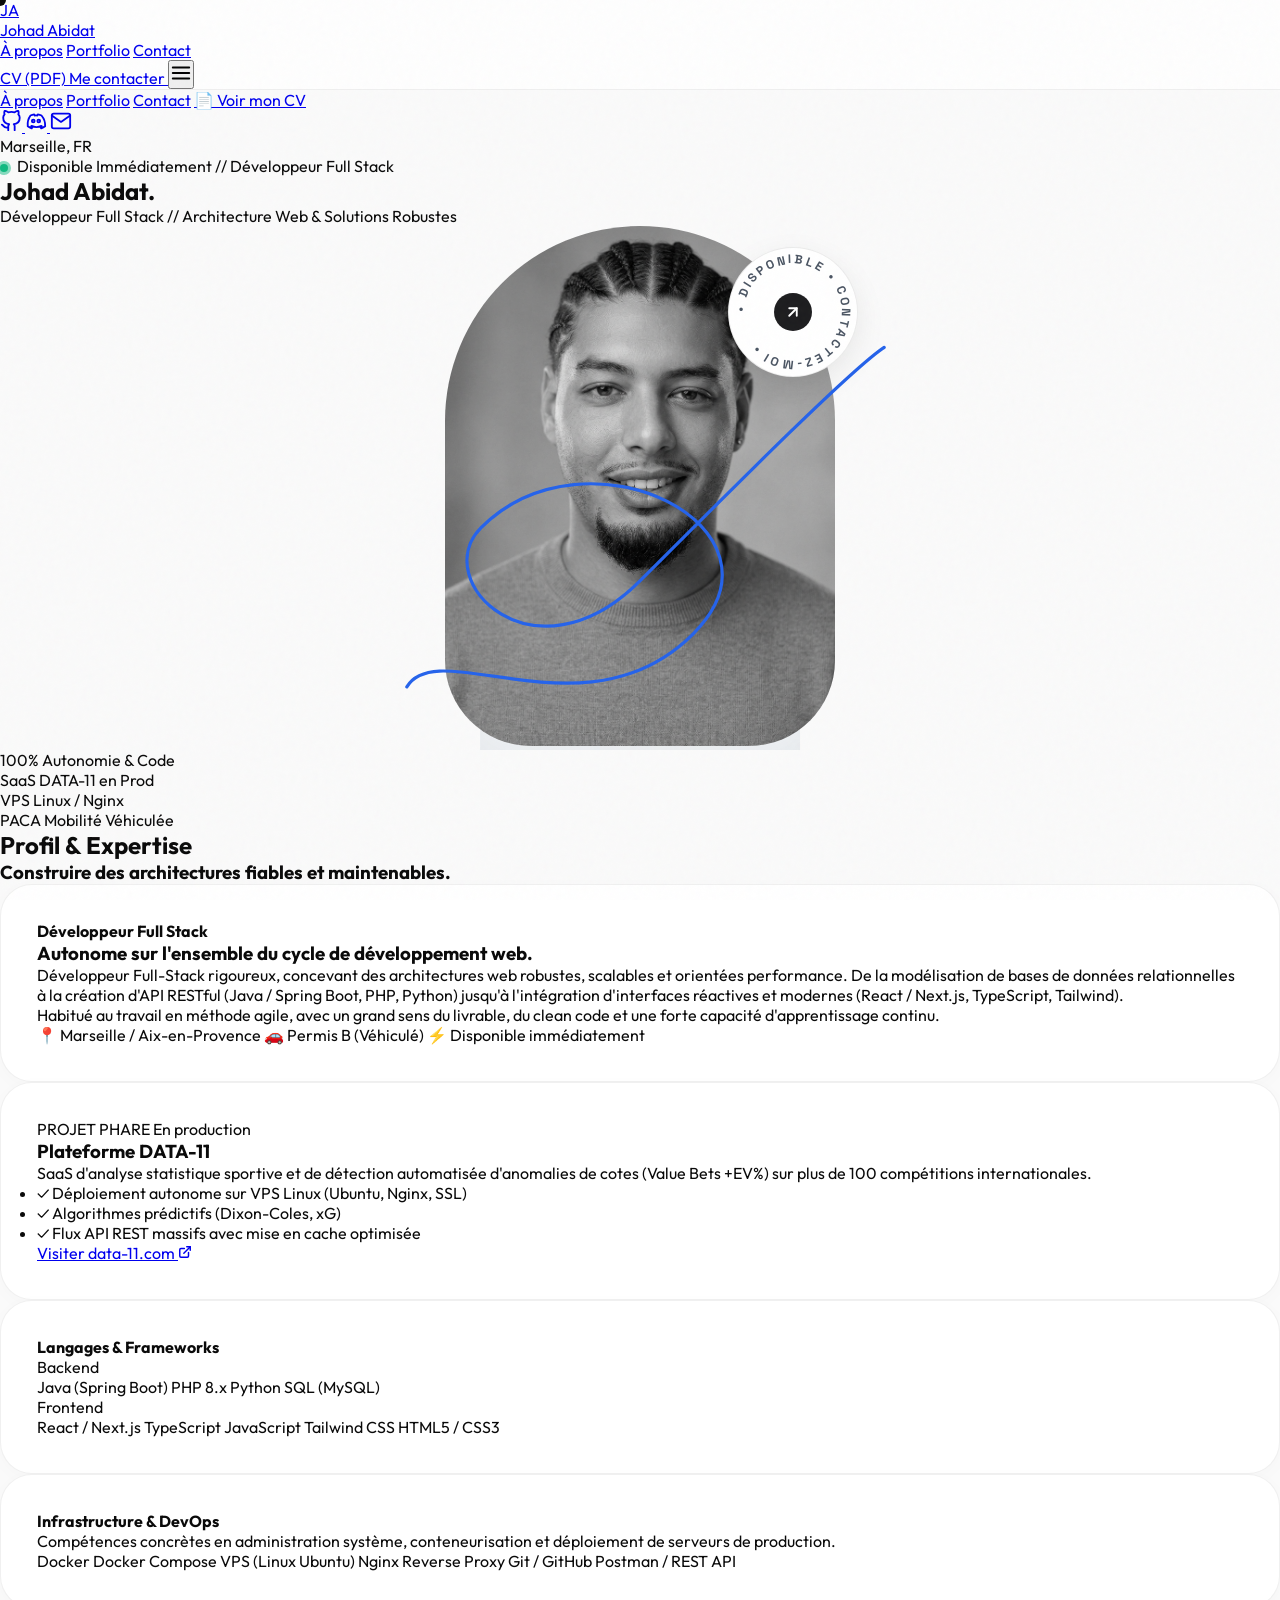
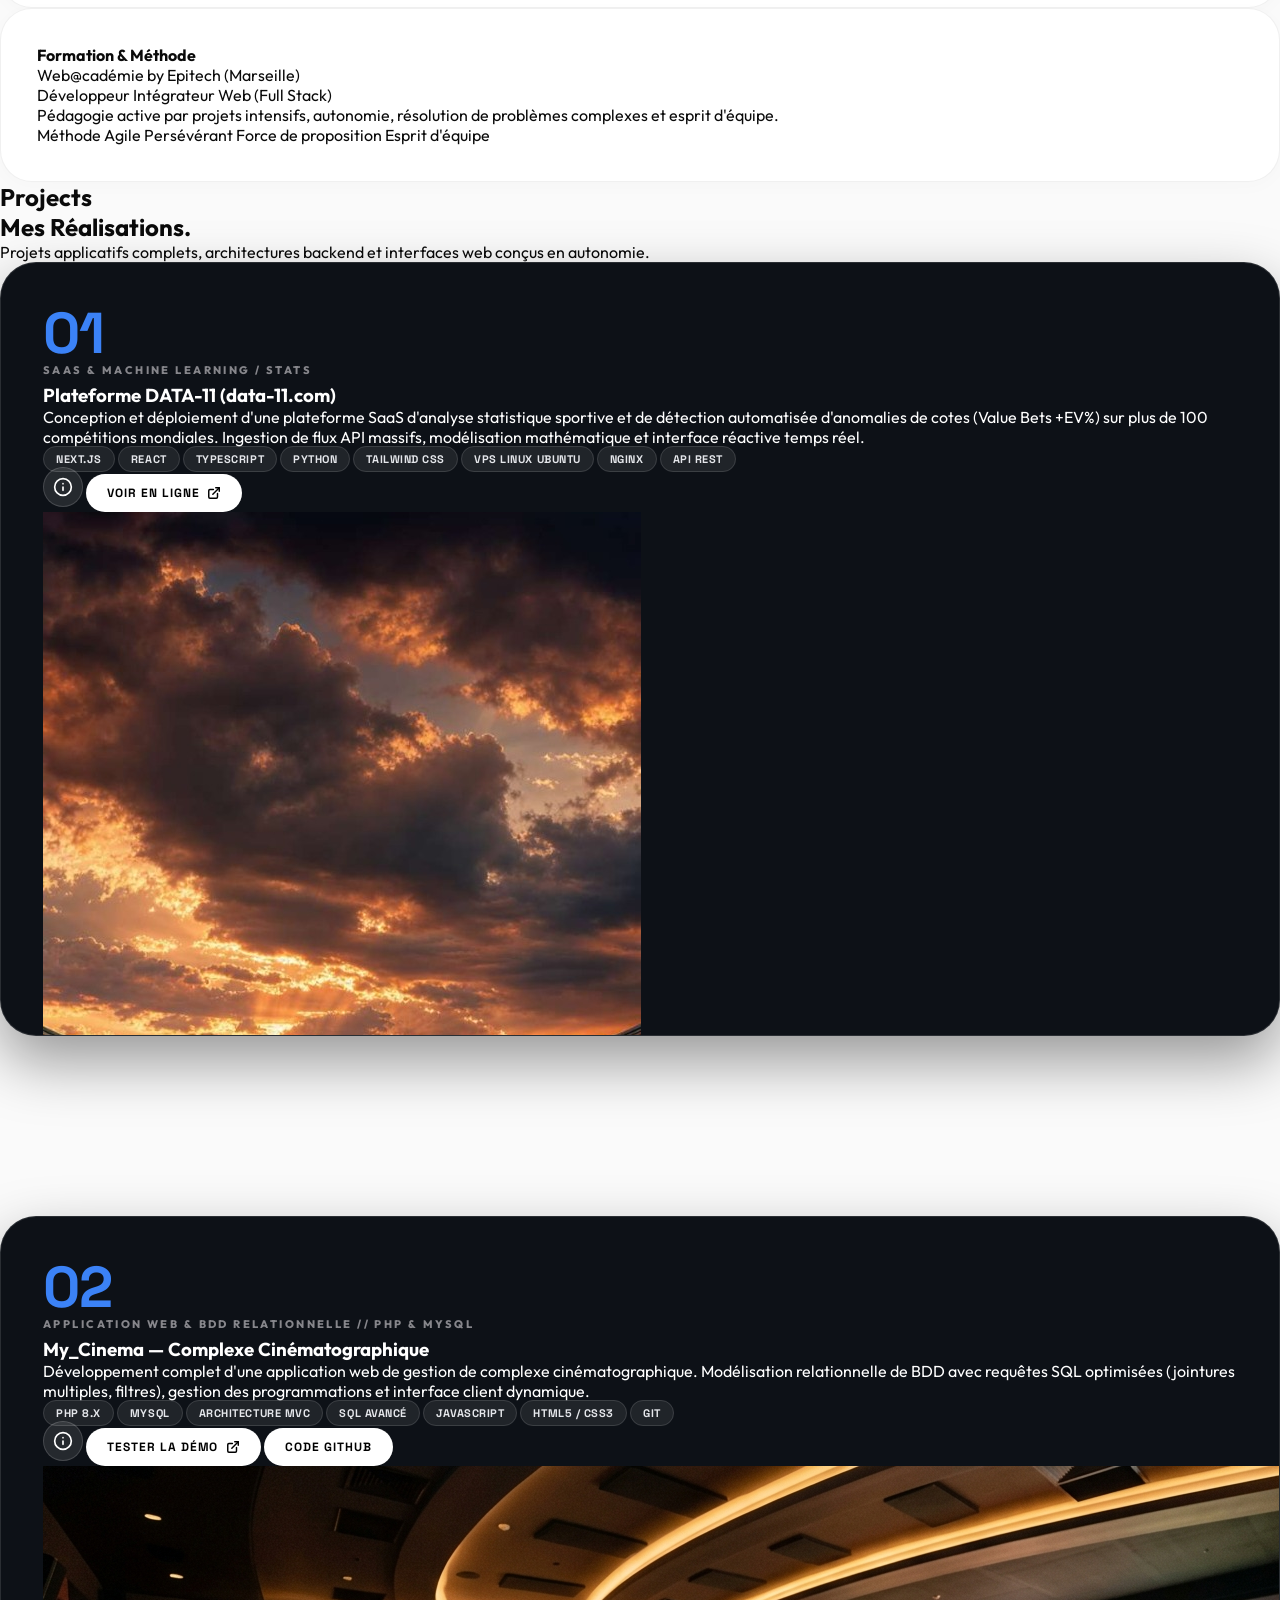
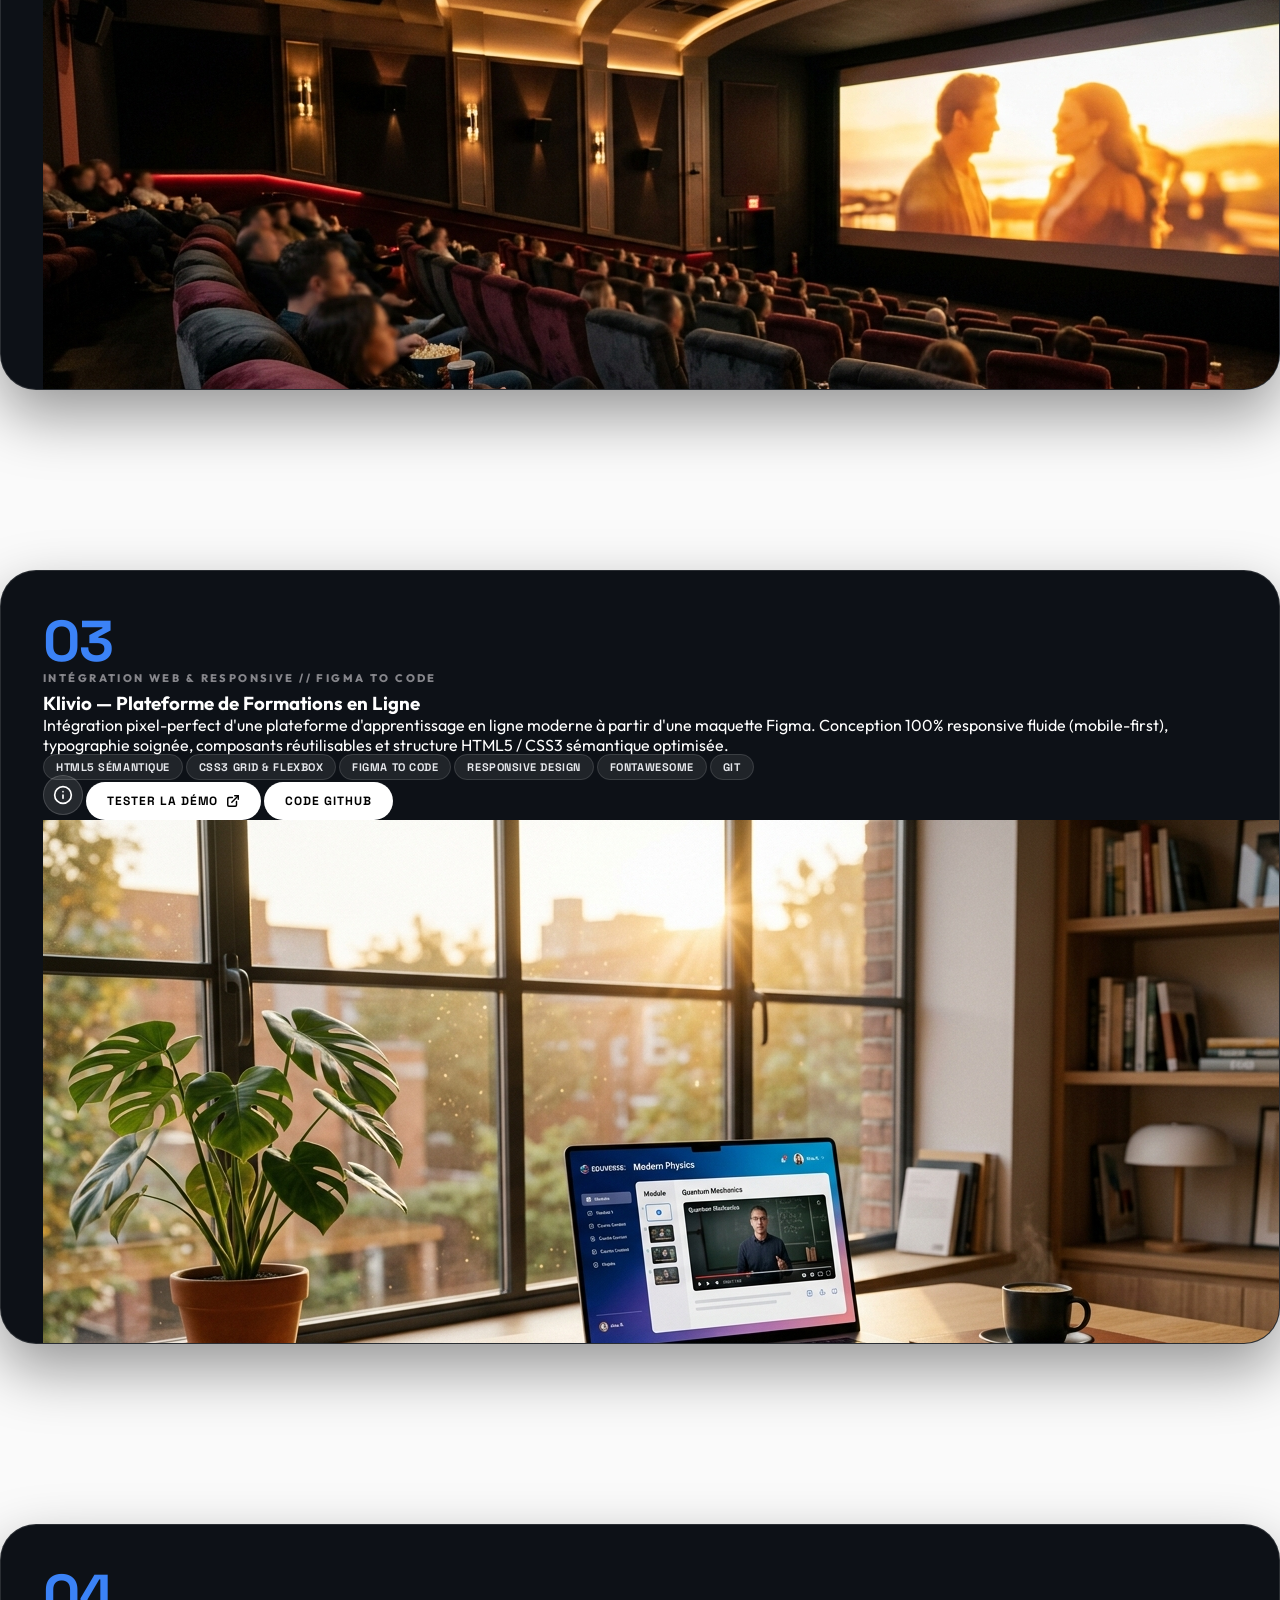
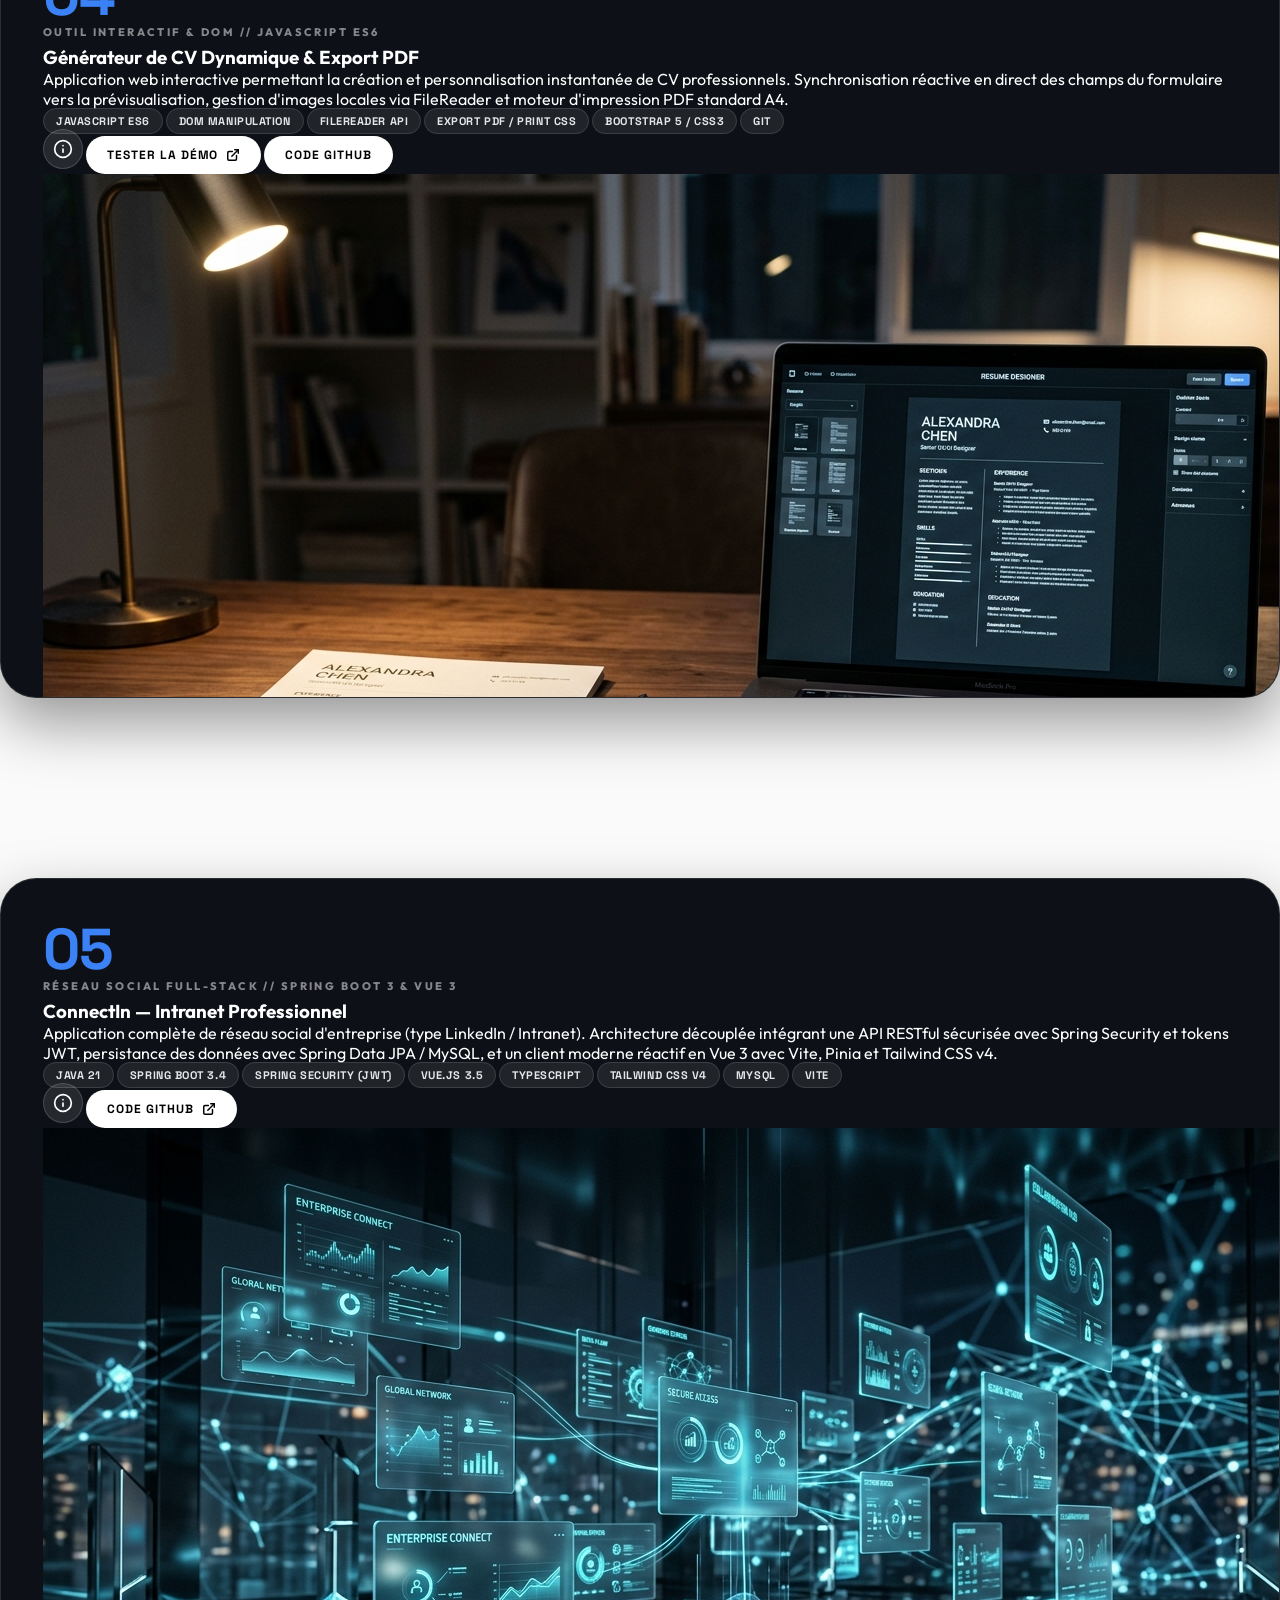
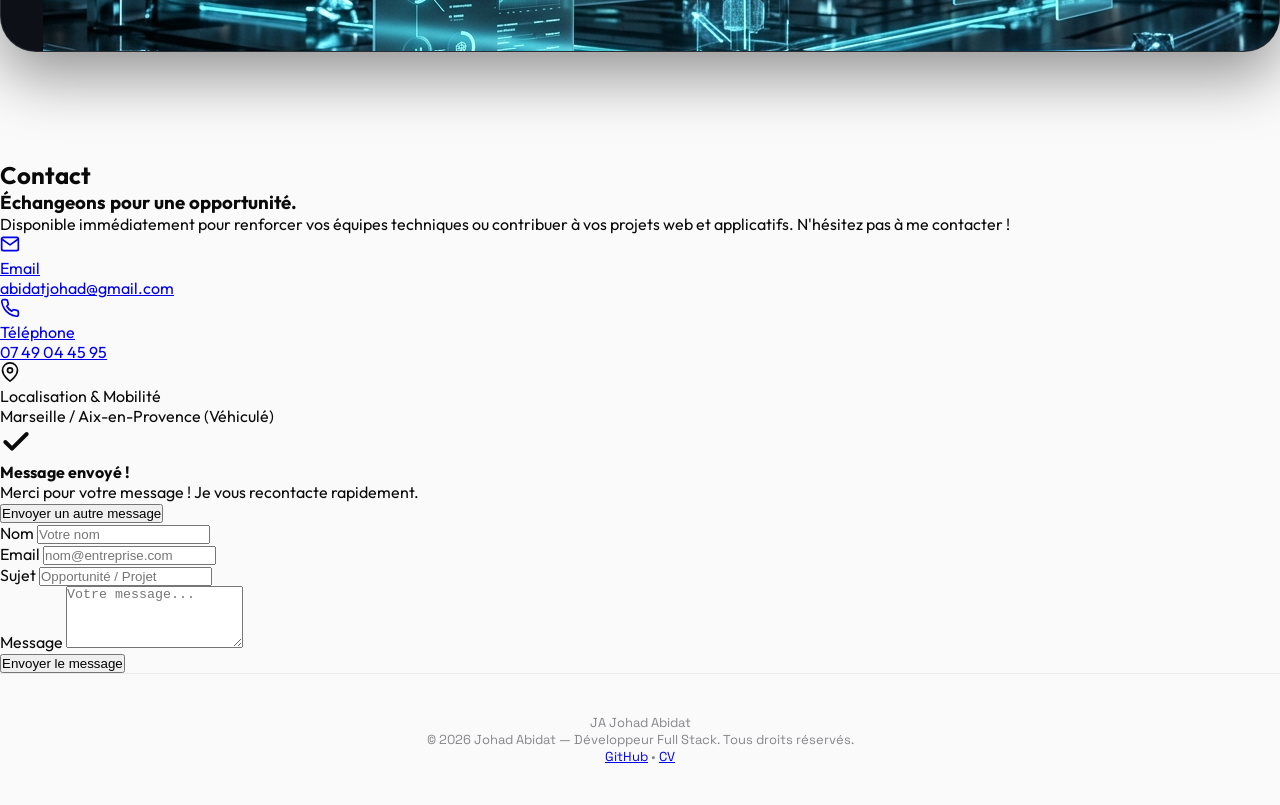
==== index.html @ 7195e982 "feat: portfolio Johad Abidat with projects and responsive demos" ====
<!DOCTYPE html>
<html lang="fr">

<head>
    <meta charset="UTF-8">
    <meta name="viewport" content="width=device-width, initial-scale=1.0">
    <title>Johad Abidat — Portfolio | Développeur Full Stack</title>

    <!-- SEO Meta Tags -->
    <meta name="description"
        content="Portfolio de Johad Abidat, Développeur Full Stack basé à Marseille / Aix-en-Provence. Spécialisé en architectures web modernes (Java / Spring Boot, PHP, Python, React / Next.js, Docker, VPS Linux Nginx).">
    <meta name="author" content="Johad Abidat">

    <!-- Open Graph -->
    <meta property="og:type" content="website">
    <meta property="og:title" content="Johad Abidat — Portfolio | Développeur Full Stack">
    <meta property="og:description" content="Développeur Full Stack autonome et rigoureux. Découvrez mes réalisations, compétences et mon projet SaaS DATA-11.">
    <meta property="og:image" content="photo-profil-opt.jpg">

    <!-- Fonts -->
    <link rel="preconnect" href="https://fonts.googleapis.com">
    <link rel="preconnect" href="https://fonts.gstatic.com" crossorigin>
    <link href="https://fonts.googleapis.com/css2?family=Outfit:wght@300;400;500;600;700;800;900&family=Space+Grotesk:wght@400;500;600;700&display=swap" rel="stylesheet">

    <!-- Tailwind CSS CDN -->
    <script src="https://cdn.tailwindcss.com"></script>
    <script>
        tailwind.config = {
            theme: {
                extend: {
                    fontFamily: {
                        sans: ['Outfit', 'sans-serif'],
                        mono: ['Space Grotesk', 'monospace'],
                    },
                    colors: {
                        apple: {
                            black: '#0a0a0a',
                            grey: '#86868b',
                            light: '#f5f5f7',
                            accent: '#2563eb',
                            hover: '#1d4ed8'
                        }
                    }
                }
            }
        }
    </script>

    <!-- Custom CSS -->
    <link rel="stylesheet" href="portfolio.css">

    <!-- Libraries -->
    <script src="https://cdnjs.cloudflare.com/ajax/libs/gsap/3.12.5/gsap.min.js"></script>
    <script src="https://cdnjs.cloudflare.com/ajax/libs/gsap/3.12.5/ScrollTrigger.min.js"></script>
    <script src="https://unpkg.com/lenis@1.1.20/dist/lenis.min.js"></script>
</head>

<body class="bg-[#fafafa] text-apple-black selection:bg-apple-accent selection:text-white">

    <!-- Grain Noise Overlay -->
    <div class="noise-overlay"></div>

    <!-- Custom Cursor -->
    <div id="custom-cursor">
        <span class="cursor-text"></span>
    </div>

    <!-- Fullscreen Preloader -->
    <div id="preloader">
        <div class="absolute inset-0 flex items-center justify-center opacity-[0.03] pointer-events-none select-none overflow-hidden">
            <span class="text-[25vw] font-black uppercase tracking-tighter whitespace-nowrap">PORTFOLIO</span>
        </div>

        <div class="relative z-10 flex flex-col items-center">
            <!-- Animated Name -->
            <div class="overflow-hidden flex gap-4">
                <div class="overflow-hidden">
                    <span class="loader-word inline-block text-3xl md:text-5xl font-black tracking-[0.2em] uppercase translate-y-[120%]">JOHAD</span>
                </div>
                <div class="overflow-hidden">
                    <span class="loader-word inline-block text-3xl md:text-5xl font-black tracking-[0.2em] uppercase translate-y-[120%] text-apple-accent">ABIDAT</span>
                </div>
            </div>

            <!-- Big Counter -->
            <div class="mt-10 flex items-baseline justify-center">
                <span id="loader-counter" class="text-6xl md:text-8xl font-mono font-black tracking-tight">0</span>
                <span class="text-3xl md:text-4xl font-mono font-bold text-apple-accent ml-2">%</span>
            </div>

            <!-- Fine line loading bar -->
            <div class="mt-8 w-[75vw] max-w-[380px] h-[2px] bg-white/10 rounded-full overflow-hidden relative">
                <div id="loader-progress" class="absolute top-0 left-0 h-full bg-apple-accent w-0 rounded-full transition-all duration-100 ease-out"></div>
            </div>
        </div>
    </div>

    <!-- Fixed Header / Navbar -->
    <header class="fixed top-0 w-full z-50 px-6 py-4 flex justify-between items-center transition-all duration-300 apple-glass lg:pl-28">
        <a href="#" class="flex items-center gap-3 no-underline text-inherit interactive" data-cursor="Johad">
            <div class="w-10 h-10 bg-apple-black text-white flex items-center justify-center rounded-xl font-bold text-base shadow-sm">
                JA
            </div>
            <span class="font-bold text-lg tracking-tight hidden sm:inline-block">Johad Abidat</span>
        </a>

        <!-- Desktop Navigation -->
        <nav class="hidden md:flex items-center gap-10 text-[13px] font-semibold text-apple-grey uppercase tracking-widest font-mono">
            <a href="#about" class="interactive hover:text-apple-black transition-colors" data-cursor="Profil">À propos</a>
            <a href="#work" class="interactive hover:text-apple-black transition-colors" data-cursor="Projets">Portfolio</a>
            <a href="#contact" class="interactive hover:text-apple-black transition-colors" data-cursor="Contact">Contact</a>
        </nav>

        <!-- Right Action Buttons -->
        <div class="flex items-center gap-3">
            <a href="cv.html" target="_blank" class="hidden sm:inline-flex items-center gap-2 px-4 py-2 rounded-xl text-xs font-bold uppercase tracking-wider font-mono bg-black/5 hover:bg-black/10 text-apple-black transition-all interactive" data-cursor="PDF">
                <span>CV (PDF)</span>
            </a>
            <a href="#contact" class="px-5 py-2.5 rounded-xl text-xs font-bold uppercase tracking-wider font-mono bg-apple-black hover:bg-apple-accent text-white transition-all shadow-sm interactive" data-cursor="Write">
                <span>Me contacter</span>
            </a>
            <!-- Mobile Menu Toggle -->
            <button id="mobile-menu-btn" class="md:hidden p-2 rounded-xl bg-black/5 text-apple-black" aria-label="Menu">
                <svg width="22" height="22" viewBox="0 0 24 24" fill="none" stroke="currentColor" stroke-width="2" stroke-linecap="round" stroke-linejoin="round">
                    <line x1="3" y1="12" x2="21" y2="12"></line>
                    <line x1="3" y1="6" x2="21" y2="6"></line>
                    <line x1="3" y1="18" x2="21" y2="18"></line>
                </svg>
            </button>
        </div>
    </header>

    <!-- Mobile Dropdown Menu -->
    <div id="mobile-menu" class="hidden fixed inset-x-0 top-[72px] bg-white/95 backdrop-blur-xl border-b border-black/10 z-40 p-6 shadow-xl flex flex-col gap-4 text-center">
        <a href="#about" class="py-2 text-base font-bold uppercase tracking-wider text-apple-black">À propos</a>
        <a href="#work" class="py-2 text-base font-bold uppercase tracking-wider text-apple-black">Portfolio</a>
        <a href="#contact" class="py-2 text-base font-bold uppercase tracking-wider text-apple-black">Contact</a>
        <a href="cv.html" target="_blank" class="py-3 mt-2 rounded-xl bg-black/5 font-bold uppercase text-xs tracking-wider text-apple-black">📄 Voir mon CV</a>
    </div>

    <!-- Fixed Desktop Social Sidebar -->
    <div class="fixed left-8 top-1/2 -translate-y-1/2 hidden lg:flex flex-col items-center gap-6 z-40 text-apple-grey">
        <a href="https://github.com/lucky-jhd13" target="_blank" rel="noopener noreferrer" class="interactive hover:text-apple-black transition-all hover:scale-110" data-cursor="Github" title="GitHub">
            <svg width="22" height="22" viewBox="0 0 24 24" fill="none" stroke="currentColor" stroke-width="2" stroke-linecap="round" stroke-linejoin="round">
                <path d="M9 19c-5 1.5-5-2.5-7-3m14 6v-3.87a3.37 3.37 0 0 0-.94-2.61c3.14-.35 6.44-1.54 6.44-7A5.44 5.44 0 0 0 20 4.77 5.07 5.07 0 0 0 19.91 1S18.73.65 16 2.48a13.38 13.38 0 0 0-7 0C6.27.65 5.09 1 5.09 1A5.07 5.07 0 0 0 5 4.77a5.44 5.44 0 0 0-1.5 3.78c0 5.42 3.3 6.61 6.44 7A3.37 3.37 0 0 0 9 18.13V22"></path>
            </svg>
        </a>
        <a href="javascript:void(0)" id="discord-copy-trigger" class="interactive hover:text-apple-black transition-all hover:scale-110" data-cursor="Discord" title="Copier mon pseudo Discord">
            <svg width="22" height="22" viewBox="0 0 24 24" fill="none" stroke="currentColor" stroke-width="2" stroke-linecap="round" stroke-linejoin="round">
                <path d="M18 6h0a14.5 14.5 0 0 0-4-1.2 12.8 12.8 0 0 0-.5 1.2 13.9 13.9 0 0 0-3 0 12.8 12.8 0 0 0-.5-1.2A14.5 14.5 0 0 0 6 6a16.8 16.8 0 0 0-3 11.8 13.8 13.8 0 0 0 4.3 2.2 11.2 11.2 0 0 0 1-1.6 9.6 9.6 0 0 1-1.6-.8l.4-.3a11.9 11.9 0 0 0 10.8 0l.4.3a9.6 9.6 0 0 1-1.6.8 11.2 11.2 0 0 0 1 1.6 13.8 13.8 0 0 0 4.3-2.2A16.8 16.8 0 0 0 18 6z"></path>
                <circle cx="9" cy="12" r="1.5"></circle>
                <circle cx="15" cy="12" r="1.5"></circle>
            </svg>
        </a>
        <a href="mailto:abidatjohad@gmail.com" class="interactive hover:text-apple-black transition-all hover:scale-110" data-cursor="Mail" title="M'écrire un email">
            <svg width="22" height="22" viewBox="0 0 24 24" fill="none" stroke="currentColor" stroke-width="2" stroke-linecap="round" stroke-linejoin="round">
                <path d="M4 4h16c1.1 0 2 .9 2 2v12c0 1.1-.9 2-2 2H4c-1.1 0-2-.9-2-2V6c0-1.1.9-2 2-2z"></path>
                <polyline points="22,6 12,13 2,6"></polyline>
            </svg>
        </a>
        <div class="w-[1px] h-16 bg-black/10 mt-2"></div>
        <span class="text-[10px] font-mono font-bold uppercase tracking-[0.3em] rotate-90 mt-8 whitespace-nowrap text-apple-grey">Marseille, FR</span>
    </div>

    <main class="lg:pl-20">
        <!-- Hero Section -->
        <section class="min-h-screen pt-28 pb-16 px-6 relative flex flex-col justify-between overflow-hidden">
            <div class="relative w-full max-w-4xl mx-auto flex flex-col items-center text-center">

                <!-- Availability Badge -->
                <div class="inline-flex items-center gap-2 px-4 py-1.5 rounded-full bg-emerald-500/10 border border-emerald-500/20 text-emerald-600 text-xs font-mono font-bold uppercase tracking-wider mb-6">
                    <span class="pulse-indicator"></span>
                    <span>Disponible Immédiatement // Développeur Full Stack</span>
                </div>

                <!-- Main Titles -->
                <h1 class="text-4xl sm:text-6xl md:text-7xl lg:text-8xl font-black tracking-tight text-apple-black leading-[1.05] uppercase mb-4">
                    Johad Abidat<span class="text-apple-accent">.</span>
                </h1>
                <p class="text-sm sm:text-base md:text-lg text-apple-grey font-mono uppercase tracking-[0.2em] max-w-xl mb-10">
                    Développeur Full Stack // Architecture Web &amp; Solutions Robustes
                </p>

                <!-- Central Composition : Portrait in Arch -->
                <div class="img-cv-container interactive" data-cursor="Johad">
                    <div class="hero-arch-bg"></div>
                    <img src="photo-profil-opt.jpg" alt="Johad Abidat" class="img-cv" width="450" height="600" loading="eager">

                    <!-- Curly SVG Drawing -->
                    <svg class="curly-line" viewBox="0 0 500 400" fill="none" xmlns="http://www.w3.org/2000/svg">
                        <path id="path-draw" d="M30 350C60 300 200 400 300 300C400 200 200 100 100 200C50 250 150 350 250 250C350 150 450 50 480 30" stroke="#2563eb" stroke-width="3" stroke-linecap="round" />
                    </svg>

                    <!-- Rotating Circular CTA Stamp -->
                    <a href="#contact" class="cta-circle interactive" data-cursor="Click" title="Me contacter">
                        <svg class="cta-circle-inner" viewBox="0 0 100 100" width="100" height="100">
                            <path id="circlePath" d="M 50, 50 m -38, 0 a 38,38 0 1,1 76,0 a 38,38 0 1,1 -76,0" fill="none" />
                            <text>
                                <textPath href="#circlePath" startOffset="0%">
                                    • DISPONIBLE • CONTACTEZ-MOI •
                                </textPath>
                            </text>
                        </svg>
                        <div class="cta-arrow">
                            <svg width="18" height="18" viewBox="0 0 24 24" fill="none" stroke="currentColor" stroke-width="2.5" stroke-linecap="round" stroke-linejoin="round">
                                <line x1="7" y1="17" x2="17" y2="7"></line>
                                <polyline points="7 7 17 7 17 17"></polyline>
                            </svg>
                        </div>
                    </a>
                </div>

                <!-- Bottom Quick Stats -->
                <div class="grid grid-cols-2 md:grid-cols-4 gap-6 sm:gap-10 mt-14 pt-8 border-t border-black/5 w-full max-w-2xl font-mono text-center">
                    <div>
                        <span class="block text-2xl sm:text-3xl font-black text-apple-black">100%</span>
                        <span class="text-[11px] font-bold uppercase tracking-wider text-apple-grey">Autonomie &amp; Code</span>
                    </div>
                    <div>
                        <span class="block text-2xl sm:text-3xl font-black text-apple-accent">SaaS</span>
                        <span class="text-[11px] font-bold uppercase tracking-wider text-apple-grey">DATA-11 en Prod</span>
                    </div>
                    <div>
                        <span class="block text-2xl sm:text-3xl font-black text-apple-black">VPS</span>
                        <span class="text-[11px] font-bold uppercase tracking-wider text-apple-grey">Linux / Nginx</span>
                    </div>
                    <div>
                        <span class="block text-2xl sm:text-3xl font-black text-apple-accent">PACA</span>
                        <span class="text-[11px] font-bold uppercase tracking-wider text-apple-grey">Mobilité Véhiculée</span>
                    </div>
                </div>

            </div>
        </section>

        <!-- About Section (Bento Grid) -->
        <section id="about" class="py-24 px-6">
            <div class="max-w-6xl mx-auto">
                <div class="text-left mb-12">
                    <h2 class="text-xs uppercase tracking-[0.4em] font-bold text-apple-accent font-mono mb-3">Profil &amp; Expertise</h2>
                    <h3 class="text-3xl sm:text-4xl md:text-5xl font-black tracking-tight">Construire des architectures fiables et maintenables.</h3>
                </div>

                <!-- Bento Grid Layout -->
                <div class="grid grid-cols-1 md:grid-cols-3 gap-6">

                    <!-- Card 1: Mon Profil (Double width on desktop) -->
                    <div class="bento-card md:col-span-2 flex flex-col justify-between">
                        <div>
                            <div class="flex items-center gap-2 mb-4">
                                <span class="w-2.5 h-2.5 rounded-full bg-apple-accent"></span>
                                <h4 class="text-xs uppercase tracking-widest font-mono font-bold text-apple-grey">Développeur Full Stack</h4>
                            </div>
                            <h3 class="text-2xl sm:text-3xl font-bold mb-4 leading-snug">
                                Autonome sur l'ensemble du cycle de développement web.
                            </h3>
                            <p class="text-apple-grey text-sm sm:text-base leading-relaxed mb-4">
                                Développeur Full-Stack rigoureux, concevant des architectures web robustes, scalables et orientées performance. De la modélisation de bases de données relationnelles à la création d'API RESTful (Java / Spring Boot, PHP, Python) jusqu'à l'intégration d'interfaces réactives et modernes (React / Next.js, TypeScript, Tailwind).
                            </p>
                            <p class="text-apple-grey text-sm sm:text-base leading-relaxed">
                                Habitué au travail en méthode agile, avec un grand sens du livrable, du clean code et une forte capacité d'apprentissage continu.
                            </p>
                        </div>
                        <div class="mt-8 pt-4 border-t border-black/5 flex flex-wrap gap-4 text-xs font-mono text-apple-grey">
                            <span>📍 Marseille / Aix-en-Provence</span>
                            <span>🚗 Permis B (Véhiculé)</span>
                            <span>⚡ Disponible immédiatement</span>
                        </div>
                    </div>

                    <!-- Card 2: Projet Phare / SaaS DATA-11 -->
                    <div class="bento-card bg-gradient-to-br from-[#0d1117] to-[#161b22] text-white border-white/10 flex flex-col justify-between">
                        <div>
                            <div class="flex items-center justify-between mb-4">
                                <span class="px-2.5 py-1 rounded-md bg-apple-accent/20 text-apple-accent text-[10px] font-mono font-bold uppercase tracking-wider border border-apple-accent/30">PROJET PHARE</span>
                                <span class="text-xs font-mono text-emerald-400 font-bold">En production</span>
                            </div>
                            <h3 class="text-2xl font-bold mb-2">Plateforme DATA-11</h3>
                            <p class="text-gray-400 text-xs sm:text-sm leading-relaxed mb-4">
                                SaaS d'analyse statistique sportive et de détection automatisée d'anomalies de cotes (Value Bets +EV%) sur plus de 100 compétitions internationales.
                            </p>
                            <ul class="text-xs text-gray-300 space-y-1.5 font-mono mb-4">
                                <li>✓ Déploiement autonome sur VPS Linux (Ubuntu, Nginx, SSL)</li>
                                <li>✓ Algorithmes prédictifs (Dixon-Coles, xG)</li>
                                <li>✓ Flux API REST massifs avec mise en cache optimisée</li>
                            </ul>
                        </div>
                        <a href="https://data-11.com" target="_blank" rel="noopener noreferrer" class="inline-flex items-center justify-between p-3 rounded-xl bg-white/10 hover:bg-white/20 text-white text-xs font-mono font-bold transition-all interactive" data-cursor="Site">
                            <span>Visiter data-11.com</span>
                            <svg width="14" height="14" viewBox="0 0 24 24" fill="none" stroke="currentColor" stroke-width="2.5" stroke-linecap="round" stroke-linejoin="round">
                                <path d="M18 13v6a2 2 0 0 1-2 2H5a2 2 0 0 1-2-2V8a2 2 0 0 1 2-2h6"></path>
                                <polyline points="15 3 21 3 21 9"></polyline>
                                <line x1="10" y1="14" x2="21" y2="3"></line>
                            </svg>
                        </a>
                    </div>

                    <!-- Card 3: Langages & Compétences -->
                    <div class="bento-card flex flex-col justify-between">
                        <div>
                            <h4 class="text-xs uppercase tracking-widest font-mono font-bold text-apple-grey mb-4">Langages &amp; Frameworks</h4>
                            <div class="space-y-4">
                                <div>
                                    <p class="text-[11px] uppercase tracking-wider text-apple-accent font-mono font-bold mb-2">Backend</p>
                                    <div class="flex flex-wrap gap-1.5">
                                        <span class="bg-[#f5f5f7] px-2.5 py-1 rounded-lg text-xs font-mono font-bold">Java (Spring Boot)</span>
                                        <span class="bg-[#f5f5f7] px-2.5 py-1 rounded-lg text-xs font-mono font-bold">PHP 8.x</span>
                                        <span class="bg-[#f5f5f7] px-2.5 py-1 rounded-lg text-xs font-mono font-bold">Python</span>
                                        <span class="bg-[#f5f5f7] px-2.5 py-1 rounded-lg text-xs font-mono font-bold">SQL (MySQL)</span>
                                    </div>
                                </div>
                                <div>
                                    <p class="text-[11px] uppercase tracking-wider text-apple-accent font-mono font-bold mb-2">Frontend</p>
                                    <div class="flex flex-wrap gap-1.5">
                                        <span class="bg-[#f5f5f7] px-2.5 py-1 rounded-lg text-xs font-mono font-bold">React / Next.js</span>
                                        <span class="bg-[#f5f5f7] px-2.5 py-1 rounded-lg text-xs font-mono font-bold">TypeScript</span>
                                        <span class="bg-[#f5f5f7] px-2.5 py-1 rounded-lg text-xs font-mono font-bold">JavaScript</span>
                                        <span class="bg-[#f5f5f7] px-2.5 py-1 rounded-lg text-xs font-mono font-bold">Tailwind CSS</span>
                                        <span class="bg-[#f5f5f7] px-2.5 py-1 rounded-lg text-xs font-mono font-bold">HTML5 / CSS3</span>
                                    </div>
                                </div>
                            </div>
                        </div>
                    </div>

                    <!-- Card 4: Outils & Infrastructure DevOps -->
                    <div class="bento-card flex flex-col justify-between">
                        <div>
                            <h4 class="text-xs uppercase tracking-widest font-mono font-bold text-apple-grey mb-4">Infrastructure &amp; DevOps</h4>
                            <p class="text-apple-grey text-xs mb-4 leading-relaxed">
                                Compétences concrètes en administration système, conteneurisation et déploiement de serveurs de production.
                            </p>
                            <div class="flex flex-wrap gap-1.5">
                                <span class="bg-[#f5f5f7] px-2.5 py-1 rounded-lg text-xs font-mono font-bold">Docker</span>
                                <span class="bg-[#f5f5f7] px-2.5 py-1 rounded-lg text-xs font-mono font-bold">Docker Compose</span>
                                <span class="bg-[#f5f5f7] px-2.5 py-1 rounded-lg text-xs font-mono font-bold">VPS (Linux Ubuntu)</span>
                                <span class="bg-[#f5f5f7] px-2.5 py-1 rounded-lg text-xs font-mono font-bold">Nginx Reverse Proxy</span>
                                <span class="bg-[#f5f5f7] px-2.5 py-1 rounded-lg text-xs font-mono font-bold">Git / GitHub</span>
                                <span class="bg-[#f5f5f7] px-2.5 py-1 rounded-lg text-xs font-mono font-bold">Postman / REST API</span>
                            </div>
                        </div>
                    </div>

                    <!-- Card 5: Soft Skills & Formation -->
                    <div class="bento-card flex flex-col justify-between">
                        <div>
                            <h4 class="text-xs uppercase tracking-widest font-mono font-bold text-apple-grey mb-4">Formation &amp; Méthode</h4>
                            <div class="mb-4">
                                <p class="text-sm font-bold text-apple-black">Web@cadémie by Epitech (Marseille)</p>
                                <p class="text-xs text-apple-grey font-mono">Développeur Intégrateur Web (Full Stack)</p>
                            </div>
                            <p class="text-apple-grey text-xs mb-3 leading-relaxed">
                                Pédagogie active par projets intensifs, autonomie, résolution de problèmes complexes et esprit d'équipe.
                            </p>
                            <div class="flex flex-wrap gap-1.5">
                                <span class="bg-[#f5f5f7] px-2.5 py-1 rounded-lg text-xs font-mono font-bold">Méthode Agile</span>
                                <span class="bg-[#f5f5f7] px-2.5 py-1 rounded-lg text-xs font-mono font-bold">Persévérant</span>
                                <span class="bg-[#f5f5f7] px-2.5 py-1 rounded-lg text-xs font-mono font-bold">Force de proposition</span>
                                <span class="bg-[#f5f5f7] px-2.5 py-1 rounded-lg text-xs font-mono font-bold">Esprit d'équipe</span>
                            </div>
                        </div>
                    </div>

                </div>
            </div>
        </section>

        <!-- Work Section (Stacked Project Cards) -->
        <section id="work" class="projects-section px-6">
            <div class="max-w-6xl mx-auto mb-16 md:mb-24">
                <h2 class="text-[14vw] font-black uppercase leading-none tracking-tighter opacity-10 mb-[-5vw] select-none pointer-events-none">Projects</h2>
                <div class="flex flex-col md:flex-row justify-between items-start md:items-end relative z-10">
                    <div>
                        <h2 class="text-3xl md:text-5xl font-black mb-3 tracking-tight">Mes Réalisations<span class="text-apple-accent">.</span></h2>
                        <p class="text-apple-grey text-base md:text-lg max-w-lg">Projets applicatifs complets, architectures backend et interfaces web conçus en autonomie.</p>
                    </div>
                </div>
            </div>

            <div class="max-w-6xl mx-auto space-y-16">

                <!-- Project 01: DATA-11 -->
                <div class="project-card interactive" data-cursor="DATA-11">
                    <div class="flex flex-col lg:flex-row justify-between items-start gap-6 lg:gap-10">
                        <div class="flex-grow">
                            <span class="card-num">01</span>
                            <div class="mt-4">
                                <p class="card-label">SaaS &amp; Machine Learning / Stats</p>
                                <h3 class="text-2xl sm:text-3xl md:text-4xl font-black mb-3">Plateforme DATA-11 (data-11.com)</h3>
                                <p class="text-gray-300 text-sm md:text-base max-w-2xl mb-6 leading-relaxed">
                                    Conception et déploiement d'une plateforme SaaS d'analyse statistique sportive et de détection automatisée d'anomalies de cotes (Value Bets +EV%) sur plus de 100 compétitions mondiales. Ingestion de flux API massifs, modélisation mathématique et interface réactive temps réel.
                                </p>
                                <div class="flex flex-wrap gap-2 mb-6">
                                    <span class="tech-tag">Next.js</span>
                                    <span class="tech-tag">React</span>
                                    <span class="tech-tag">TypeScript</span>
                                    <span class="tech-tag">Python</span>
                                    <span class="tech-tag">Tailwind CSS</span>
                                    <span class="tech-tag">VPS Linux Ubuntu</span>
                                    <span class="tech-tag">Nginx</span>
                                    <span class="tech-tag">API REST</span>
                                </div>
                            </div>
                        </div>

                        <!-- Actions -->
                        <div class="flex flex-wrap lg:flex-nowrap gap-3 w-full lg:w-auto justify-start lg:justify-end shrink-0">
                            <button class="btn-info-project interactive" data-project-id="data-11" aria-label="Détails techniques" data-cursor="Info" title="Détails techniques">
                                <svg width="20" height="20" viewBox="0 0 24 24" fill="none" stroke="currentColor" stroke-width="2" stroke-linecap="round" stroke-linejoin="round">
                                    <circle cx="12" cy="12" r="10"></circle>
                                    <line x1="12" y1="16" x2="12" y2="12"></line>
                                    <line x1="12" y1="8" x2="12.01" y2="8"></line>
                                </svg>
                            </button>
                            <a href="https://data-11.com" target="_blank" rel="noopener noreferrer" class="btn-live-project interactive" data-cursor="Site">
                                <span>Voir en ligne</span>
                                <svg width="14" height="14" viewBox="0 0 24 24" fill="none" stroke="currentColor" stroke-width="2.5" stroke-linecap="round" stroke-linejoin="round">
                                    <path d="M18 13v6a2 2 0 0 1-2 2H5a2 2 0 0 1-2-2V8a2 2 0 0 1 2-2h6"></path>
                                    <polyline points="15 3 21 3 21 9"></polyline>
                                    <line x1="10" y1="14" x2="21" y2="3"></line>
                                </svg>
                            </a>
                        </div>
                    </div>

                    <!-- Project Visual Preview -->
                    <div class="mt-8 rounded-2xl overflow-hidden border border-white/10 bg-black/40 cursor-pointer project-preview-trigger group relative" data-img-src="data-11-mockup.jpg" data-img-alt="DATA-11 Dashboard Interface">
                        <img src="data-11-mockup.jpg" alt="DATA-11 Dashboard Interface" class="w-full h-auto max-h-[460px] object-cover object-top transition-transform duration-700 ease-out group-hover:scale-105">
                        <div class="absolute inset-0 bg-black/30 opacity-0 group-hover:opacity-100 transition-opacity flex items-center justify-center">
                            <span class="px-4 py-2 rounded-full bg-white/90 text-black text-xs font-mono font-bold uppercase tracking-wider">Agrandir la capture</span>
                        </div>
                    </div>
                </div>

                <!-- Project 02: My_Cinema -->
                <div class="project-card interactive" data-cursor="Cinema">
                    <div class="flex flex-col lg:flex-row justify-between items-start gap-6 lg:gap-10">
                        <div class="flex-grow">
                            <span class="card-num">02</span>
                            <div class="mt-4">
                                <p class="card-label">Application Web &amp; BDD Relationnelle // PHP &amp; MySQL</p>
                                <h3 class="text-2xl sm:text-3xl md:text-4xl font-black mb-3">My_Cinema — Complexe Cinématographique</h3>
                                <p class="text-gray-300 text-sm md:text-base max-w-2xl mb-6 leading-relaxed">
                                    Développement complet d'une application web de gestion de complexe cinématographique. Modélisation relationnelle de BDD avec requêtes SQL optimisées (jointures multiples, filtres), gestion des programmations et interface client dynamique.
                                </p>
                                <div class="flex flex-wrap gap-2 mb-6">
                                    <span class="tech-tag">PHP 8.x</span>
                                    <span class="tech-tag">MySQL</span>
                                    <span class="tech-tag">Architecture MVC</span>
                                    <span class="tech-tag">SQL Avancé</span>
                                    <span class="tech-tag">JavaScript</span>
                                    <span class="tech-tag">HTML5 / CSS3</span>
                                    <span class="tech-tag">Git</span>
                                </div>
                            </div>
                        </div>

                        <!-- Actions -->
                        <div class="flex flex-wrap lg:flex-nowrap gap-3 w-full lg:w-auto justify-start lg:justify-end shrink-0">
                            <button class="btn-info-project interactive" data-project-id="my-cinema" aria-label="Détails techniques" data-cursor="Info" title="Détails techniques">
                                <svg width="20" height="20" viewBox="0 0 24 24" fill="none" stroke="currentColor" stroke-width="2" stroke-linecap="round" stroke-linejoin="round">
                                    <circle cx="12" cy="12" r="10"></circle>
                                    <line x1="12" y1="16" x2="12" y2="12"></line>
                                    <line x1="12" y1="8" x2="12.01" y2="8"></line>
                                </svg>
                            </button>
                            <a href="demos/my-cinema/index.html" target="_blank" class="btn-live-project interactive" data-cursor="Démo">
                                <span>Tester la démo</span>
                                <svg width="14" height="14" viewBox="0 0 24 24" fill="none" stroke="currentColor" stroke-width="2.5" stroke-linecap="round" stroke-linejoin="round">
                                    <path d="M18 13v6a2 2 0 0 1-2 2H5a2 2 0 0 1-2-2V8a2 2 0 0 1 2-2h6"></path>
                                    <polyline points="15 3 21 3 21 9"></polyline>
                                    <line x1="10" y1="14" x2="21" y2="3"></line>
                                </svg>
                            </a>
                            <a href="https://github.com/lucky-jhd13/My_cinema" target="_blank" rel="noopener noreferrer" class="btn-live-project interactive" data-cursor="Code">
                                <span>Code GitHub</span>
                            </a>
                        </div>
                    </div>

                    <!-- Project Visual Preview -->
                    <div class="mt-8 rounded-2xl overflow-hidden border border-white/10 bg-black/40 cursor-pointer project-preview-trigger group relative" data-img-src="projects-cinema.jpg" data-img-alt="My Cinema Preview">
                        <img src="projects-cinema.jpg" alt="My Cinema Preview" class="w-full h-auto max-h-[460px] object-cover object-top transition-transform duration-700 ease-out group-hover:scale-105">
                        <div class="absolute inset-0 bg-black/30 opacity-0 group-hover:opacity-100 transition-opacity flex items-center justify-center">
                            <span class="px-4 py-2 rounded-full bg-white/90 text-black text-xs font-mono font-bold uppercase tracking-wider">Agrandir la capture</span>
                        </div>
                    </div>
                </div>

                <!-- Project 03: Klivio — Plateforme E-learning -->
                <div class="project-card interactive" data-cursor="Klivio">
                    <div class="flex flex-col lg:flex-row justify-between items-start gap-6 lg:gap-10">
                        <div class="flex-grow">
                            <span class="card-num">03</span>
                            <div class="mt-4">
                                <p class="card-label">Intégration Web &amp; Responsive // Figma to Code</p>
                                <h3 class="text-2xl sm:text-3xl md:text-4xl font-black mb-3">Klivio — Plateforme de Formations en Ligne</h3>
                                <p class="text-gray-300 text-sm md:text-base max-w-2xl mb-6 leading-relaxed">
                                    Intégration pixel-perfect d'une plateforme d'apprentissage en ligne moderne à partir d'une maquette Figma. Conception 100% responsive fluide (mobile-first), typographie soignée, composants réutilisables et structure HTML5 / CSS3 sémantique optimisée.
                                </p>
                                <div class="flex flex-wrap gap-2 mb-6">
                                    <span class="tech-tag">HTML5 Sémantique</span>
                                    <span class="tech-tag">CSS3 Grid &amp; Flexbox</span>
                                    <span class="tech-tag">Figma to Code</span>
                                    <span class="tech-tag">Responsive Design</span>
                                    <span class="tech-tag">FontAwesome</span>
                                    <span class="tech-tag">Git</span>
                                </div>
                            </div>
                        </div>

                        <!-- Actions -->
                        <div class="flex flex-wrap lg:flex-nowrap gap-3 w-full lg:w-auto justify-start lg:justify-end shrink-0">
                            <button class="btn-info-project interactive" data-project-id="klivio" aria-label="Détails techniques" data-cursor="Info" title="Détails techniques">
                                <svg width="20" height="20" viewBox="0 0 24 24" fill="none" stroke="currentColor" stroke-width="2" stroke-linecap="round" stroke-linejoin="round">
                                    <circle cx="12" cy="12" r="10"></circle>
                                    <line x1="12" y1="16" x2="12" y2="12"></line>
                                    <line x1="12" y1="8" x2="12.01" y2="8"></line>
                                </svg>
                            </button>
                            <a href="demos/klivio/index.html" target="_blank" class="btn-live-project interactive" data-cursor="Démo">
                                <span>Tester la démo</span>
                                <svg width="14" height="14" viewBox="0 0 24 24" fill="none" stroke="currentColor" stroke-width="2.5" stroke-linecap="round" stroke-linejoin="round">
                                    <path d="M18 13v6a2 2 0 0 1-2 2H5a2 2 0 0 1-2-2V8a2 2 0 0 1 2-2h6"></path>
                                    <polyline points="15 3 21 3 21 9"></polyline>
                                    <line x1="10" y1="14" x2="21" y2="3"></line>
                                </svg>
                            </a>
                            <a href="https://github.com/lucky-jhd13/Klivio" target="_blank" rel="noopener noreferrer" class="btn-live-project interactive" data-cursor="Code">
                                <span>Code GitHub</span>
                            </a>
                        </div>
                    </div>

                    <!-- Project Visual Preview -->
                    <div class="mt-8 rounded-2xl overflow-hidden border border-white/10 bg-black/40 cursor-pointer project-preview-trigger group relative" data-img-src="projects-klivio.jpg" data-img-alt="Klivio Preview">
                        <img src="projects-klivio.jpg" alt="Klivio Preview" class="w-full h-auto max-h-[460px] object-cover object-top transition-transform duration-700 ease-out group-hover:scale-105">
                        <div class="absolute inset-0 bg-black/30 opacity-0 group-hover:opacity-100 transition-opacity flex items-center justify-center">
                            <span class="px-4 py-2 rounded-full bg-white/90 text-black text-xs font-mono font-bold uppercase tracking-wider">Agrandir la capture</span>
                        </div>
                    </div>
                </div>

                <!-- Project 04: Générateur de CV Dynamique -->
                <div class="project-card interactive" data-cursor="Générateur">
                    <div class="flex flex-col lg:flex-row justify-between items-start gap-6 lg:gap-10">
                        <div class="flex-grow">
                            <span class="card-num">04</span>
                            <div class="mt-4">
                                <p class="card-label">Outil Interactif &amp; DOM // JavaScript ES6</p>
                                <h3 class="text-2xl sm:text-3xl md:text-4xl font-black mb-3">Générateur de CV Dynamique &amp; Export PDF</h3>
                                <p class="text-gray-300 text-sm md:text-base max-w-2xl mb-6 leading-relaxed">
                                    Application web interactive permettant la création et personnalisation instantanée de CV professionnels. Synchronisation réactive en direct des champs du formulaire vers la prévisualisation, gestion d'images locales via FileReader et moteur d'impression PDF standard A4.
                                </p>
                                <div class="flex flex-wrap gap-2 mb-6">
                                    <span class="tech-tag">JavaScript ES6</span>
                                    <span class="tech-tag">DOM Manipulation</span>
                                    <span class="tech-tag">FileReader API</span>
                                    <span class="tech-tag">Export PDF / Print CSS</span>
                                    <span class="tech-tag">Bootstrap 5 / CSS3</span>
                                    <span class="tech-tag">Git</span>
                                </div>
                            </div>
                        </div>

                        <!-- Actions -->
                        <div class="flex flex-wrap lg:flex-nowrap gap-3 w-full lg:w-auto justify-start lg:justify-end shrink-0">
                            <button class="btn-info-project interactive" data-project-id="cv-generator" aria-label="Détails techniques" data-cursor="Info" title="Détails techniques">
                                <svg width="20" height="20" viewBox="0 0 24 24" fill="none" stroke="currentColor" stroke-width="2" stroke-linecap="round" stroke-linejoin="round">
                                    <circle cx="12" cy="12" r="10"></circle>
                                    <line x1="12" y1="16" x2="12" y2="12"></line>
                                    <line x1="12" y1="8" x2="12.01" y2="8"></line>
                                </svg>
                            </button>
                            <a href="demos/cv-generator/index.html" target="_blank" class="btn-live-project interactive" data-cursor="Démo">
                                <span>Tester la démo</span>
                                <svg width="14" height="14" viewBox="0 0 24 24" fill="none" stroke="currentColor" stroke-width="2.5" stroke-linecap="round" stroke-linejoin="round">
                                    <path d="M18 13v6a2 2 0 0 1-2 2H5a2 2 0 0 1-2-2V8a2 2 0 0 1 2-2h6"></path>
                                    <polyline points="15 3 21 3 21 9"></polyline>
                                    <line x1="10" y1="14" x2="21" y2="3"></line>
                                </svg>
                            </a>
                            <a href="https://github.com/lucky-jhd13/g-n-rateur_cv" target="_blank" rel="noopener noreferrer" class="btn-live-project interactive" data-cursor="Code">
                                <span>Code GitHub</span>
                            </a>
                        </div>
                    </div>

                    <!-- Project Visual Preview -->
                    <div class="mt-8 rounded-2xl overflow-hidden border border-white/10 bg-black/40 cursor-pointer project-preview-trigger group relative" data-img-src="projects-cvgenerator.jpg" data-img-alt="CV Generator Preview">
                        <img src="projects-cvgenerator.jpg" alt="CV Generator Preview" class="w-full h-auto max-h-[460px] object-cover object-top transition-transform duration-700 ease-out group-hover:scale-105">
                        <div class="absolute inset-0 bg-black/30 opacity-0 group-hover:opacity-100 transition-opacity flex items-center justify-center">
                            <span class="px-4 py-2 rounded-full bg-white/90 text-black text-xs font-mono font-bold uppercase tracking-wider">Agrandir la capture</span>
                        </div>
                    </div>
                </div>

                <!-- Project 05: ConnectIn V2 -->
                <div class="project-card interactive" data-cursor="ConnectIn">
                    <div class="flex flex-col lg:flex-row justify-between items-start gap-6 lg:gap-10">
                        <div class="flex-grow">
                            <span class="card-num">05</span>
                            <div class="mt-4">
                                <p class="card-label">Réseau Social Full-Stack // Spring Boot 3 &amp; Vue 3</p>
                                <h3 class="text-2xl sm:text-3xl md:text-4xl font-black mb-3">ConnectIn — Intranet Professionnel</h3>
                                <p class="text-gray-300 text-sm md:text-base max-w-2xl mb-6 leading-relaxed">
                                    Application complète de réseau social d'entreprise (type LinkedIn / Intranet). Architecture découplée intégrant une API RESTful sécurisée avec Spring Security et tokens JWT, persistance des données avec Spring Data JPA / MySQL, et un client moderne réactif en Vue 3 avec Vite, Pinia et Tailwind CSS v4.
                                </p>
                                <div class="flex flex-wrap gap-2 mb-6">
                                    <span class="tech-tag">Java 21</span>
                                    <span class="tech-tag">Spring Boot 3.4</span>
                                    <span class="tech-tag">Spring Security (JWT)</span>
                                    <span class="tech-tag">Vue.js 3.5</span>
                                    <span class="tech-tag">TypeScript</span>
                                    <span class="tech-tag">Tailwind CSS v4</span>
                                    <span class="tech-tag">MySQL</span>
                                    <span class="tech-tag">Vite</span>
                                </div>
                            </div>
                        </div>

                        <!-- Actions -->
                        <div class="flex flex-wrap lg:flex-nowrap gap-3 w-full lg:w-auto justify-start lg:justify-end shrink-0">
                            <button class="btn-info-project interactive" data-project-id="connectin" aria-label="Détails techniques" data-cursor="Info" title="Détails techniques">
                                <svg width="20" height="20" viewBox="0 0 24 24" fill="none" stroke="currentColor" stroke-width="2" stroke-linecap="round" stroke-linejoin="round">
                                    <circle cx="12" cy="12" r="10"></circle>
                                    <line x1="12" y1="16" x2="12" y2="12"></line>
                                    <line x1="12" y1="8" x2="12.01" y2="8"></line>
                                </svg>
                            </button>
                            <a href="https://github.com/lucky-jhd13/ConnectinV2" target="_blank" rel="noopener noreferrer" class="btn-live-project interactive" data-cursor="Code">
                                <span>Code GitHub</span>
                                <svg width="14" height="14" viewBox="0 0 24 24" fill="none" stroke="currentColor" stroke-width="2.5" stroke-linecap="round" stroke-linejoin="round">
                                    <path d="M18 13v6a2 2 0 0 1-2 2H5a2 2 0 0 1-2-2V8a2 2 0 0 1 2-2h6"></path>
                                    <polyline points="15 3 21 3 21 9"></polyline>
                                    <line x1="10" y1="14" x2="21" y2="3"></line>
                                </svg>
                            </a>
                        </div>
                    </div>

                    <!-- Project Visual Preview -->
                    <div class="mt-8 rounded-2xl overflow-hidden border border-white/10 bg-black/40 cursor-pointer project-preview-trigger group relative" data-img-src="projects-connectin.jpg" data-img-alt="ConnectIn Preview">
                        <img src="projects-connectin.jpg" alt="ConnectIn Preview" class="w-full h-auto max-h-[460px] object-cover object-top transition-transform duration-700 ease-out group-hover:scale-105">
                        <div class="absolute inset-0 bg-black/30 opacity-0 group-hover:opacity-100 transition-opacity flex items-center justify-center">
                            <span class="px-4 py-2 rounded-full bg-white/90 text-black text-xs font-mono font-bold uppercase tracking-wider">Agrandir la capture</span>
                        </div>
                    </div>
                </div>

            </div>
        </section>

        <!-- Contact Section -->
        <section id="contact" class="py-32 px-6">
            <div class="max-w-5xl mx-auto">
                <div class="grid lg:grid-cols-2 gap-12 items-center">

                    <!-- Left: Contact Details -->
                    <div class="text-left">
                        <h2 class="text-xs uppercase tracking-[0.4em] font-bold text-apple-accent font-mono mb-4">Contact</h2>
                        <h3 class="text-3xl sm:text-5xl font-black mb-6 leading-tight">
                            Échangeons pour une <span class="text-apple-accent">opportunité.</span>
                        </h3>
                        <p class="text-apple-grey text-base md:text-lg mb-10 max-w-md leading-relaxed">
                            Disponible immédiatement pour renforcer vos équipes techniques ou contribuer à vos projets web et applicatifs. N'hésitez pas à me contacter !
                        </p>

                        <div class="space-y-6">
                            <!-- Email -->
                            <a href="mailto:abidatjohad@gmail.com" class="flex items-center gap-4 group interactive" data-cursor="Email">
                                <div class="w-12 h-12 rounded-full bg-apple-accent/10 flex items-center justify-center group-hover:bg-apple-accent group-hover:text-white transition-colors duration-300">
                                    <svg width="20" height="20" viewBox="0 0 24 24" fill="none" stroke="currentColor" stroke-width="2" stroke-linecap="round" stroke-linejoin="round">
                                        <path d="M4 4h16c1.1 0 2 .9 2 2v12c0 1.1-.9 2-2 2H4c-1.1 0-2-.9-2-2V6c0-1.1.9-2 2-2z" />
                                        <polyline points="22,6 12,13 2,6" />
                                    </svg>
                                </div>
                                <div>
                                    <p class="text-[11px] text-apple-grey uppercase font-bold tracking-widest font-mono">Email</p>
                                    <p class="text-base sm:text-lg font-bold">abidatjohad@gmail.com</p>
                                </div>
                            </a>

                            <!-- Phone -->
                            <a href="tel:0749044595" class="flex items-center gap-4 group interactive" data-cursor="Appel">
                                <div class="w-12 h-12 rounded-full bg-apple-accent/10 flex items-center justify-center group-hover:bg-apple-accent group-hover:text-white transition-colors duration-300">
                                    <svg width="20" height="20" viewBox="0 0 24 24" fill="none" stroke="currentColor" stroke-width="2" stroke-linecap="round" stroke-linejoin="round">
                                        <path d="M22 16.92v3a2 2 0 0 1-2.18 2 19.79 19.79 0 0 1-8.63-3.07 19.5 19.5 0 0 1-6-6 19.79 19.79 0 0 1-3.07-8.67A2 2 0 0 1 4.11 2h3a2 2 0 0 1 2 1.72 12.84 12.84 0 0 0 .7 2.81 2 2 0 0 1-.45 2.11L8.09 9.91a16 16 0 0 0 6 6l1.27-1.27a2 2 0 0 1 2.11-.45 12.84 12.84 0 0 0 2.81.7A2 2 0 0 1 22 16.92z" />
                                    </svg>
                                </div>
                                <div>
                                    <p class="text-[11px] text-apple-grey uppercase font-bold tracking-widest font-mono">Téléphone</p>
                                    <p class="text-base sm:text-lg font-bold">07 49 04 45 95</p>
                                </div>
                            </a>

                            <!-- Location -->
                            <div class="flex items-center gap-4 group interactive" data-cursor="Map">
                                <div class="w-12 h-12 rounded-full bg-apple-accent/10 flex items-center justify-center group-hover:bg-apple-accent group-hover:text-white transition-colors duration-300">
                                    <svg width="20" height="20" viewBox="0 0 24 24" fill="none" stroke="currentColor" stroke-width="2" stroke-linecap="round" stroke-linejoin="round">
                                        <path d="M21 10c0 7-9 13-9 13s-9-6-9-13a9 9 0 0 1 18 0z" />
                                        <circle cx="12" cy="10" r="3" />
                                    </svg>
                                </div>
                                <div>
                                    <p class="text-[11px] text-apple-grey uppercase font-bold tracking-widest font-mono">Localisation &amp; Mobilité</p>
                                    <p class="text-base sm:text-lg font-bold">Marseille / Aix-en-Provence (Véhiculé)</p>
                                </div>
                            </div>
                        </div>
                    </div>

                    <!-- Right: Modern Contact Form -->
                    <div class="bg-white p-6 sm:p-10 md:p-12 rounded-[36px] shadow-2xl shadow-black/5 border border-black/5 relative overflow-hidden w-full max-w-[480px] mx-auto">
                        <!-- Success Message -->
                        <div id="form-success" class="hidden absolute inset-0 bg-white z-20 flex flex-col items-center justify-center text-center p-8">
                            <div class="w-16 h-16 bg-emerald-100 text-emerald-600 rounded-full flex items-center justify-center mb-4">
                                <svg width="32" height="32" viewBox="0 0 24 24" fill="none" stroke="currentColor" stroke-width="3" stroke-linecap="round" stroke-linejoin="round">
                                    <polyline points="20 6 9 17 4 12" />
                                </svg>
                            </div>
                            <h4 class="text-2xl font-bold mb-2">Message envoyé !</h4>
                            <p class="text-apple-grey text-sm mb-6">Merci pour votre message ! Je vous recontacte rapidement.</p>
                            <button onclick="document.getElementById('form-success').classList.add('hidden')" class="text-xs font-mono font-bold uppercase tracking-widest text-apple-accent hover:underline">
                                Envoyer un autre message
                            </button>
                        </div>

                        <form id="contact-form" class="space-y-5 relative z-10">
                            <div class="grid sm:grid-cols-2 gap-4">
                                <div>
                                    <label for="name" class="block text-xs font-bold uppercase tracking-widest text-apple-grey font-mono mb-2 ml-1">Nom</label>
                                    <input type="text" id="name" required placeholder="Votre nom" class="w-full bg-[#f5f5f7] border-none rounded-2xl px-5 py-3.5 focus:ring-2 focus:ring-apple-accent transition-all text-sm outline-none">
                                </div>
                                <div>
                                    <label for="email" class="block text-xs font-bold uppercase tracking-widest text-apple-grey font-mono mb-2 ml-1">Email</label>
                                    <input type="email" id="email" required placeholder="nom@entreprise.com" class="w-full bg-[#f5f5f7] border-none rounded-2xl px-5 py-3.5 focus:ring-2 focus:ring-apple-accent transition-all text-sm outline-none">
                                </div>
                            </div>

                            <div>
                                <label for="subject" class="block text-xs font-bold uppercase tracking-widest text-apple-grey font-mono mb-2 ml-1">Sujet</label>
                                <input type="text" id="subject" required placeholder="Opportunité / Projet" class="w-full bg-[#f5f5f7] border-none rounded-2xl px-5 py-3.5 focus:ring-2 focus:ring-apple-accent transition-all text-sm outline-none">
                            </div>

                            <div>
                                <label for="message" class="block text-xs font-bold uppercase tracking-widest text-apple-grey font-mono mb-2 ml-1">Message</label>
                                <textarea id="message" rows="4" required placeholder="Votre message..." class="w-full bg-[#f5f5f7] border-none rounded-2xl px-5 py-3.5 focus:ring-2 focus:ring-apple-accent transition-all text-sm outline-none resize-none"></textarea>
                            </div>

                            <button type="submit" class="w-full bg-apple-black text-white font-mono font-bold py-4 rounded-2xl hover:bg-apple-accent transition-all duration-300 uppercase tracking-widest text-xs interactive shadow-lg shadow-black/10" data-cursor="Send">
                                Envoyer le message
                            </button>
                        </form>
                    </div>

                </div>
            </div>
        </section>
    </main>

    <!-- Footer -->
    <footer class="footer">
        <div class="max-w-6xl mx-auto flex flex-col sm:flex-row items-center justify-between gap-4">
            <div class="flex items-center gap-2">
                <span class="w-7 h-7 bg-apple-black text-white flex items-center justify-center rounded-lg text-xs font-bold font-mono">JA</span>
                <span class="font-bold text-sm text-apple-black">Johad Abidat</span>
            </div>
            <div>
                &copy; <span id="current-year">2026</span> Johad Abidat — Développeur Full Stack. Tous droits réservés.
            </div>
            <div class="flex items-center gap-4 text-xs font-mono">
                <a href="https://github.com/lucky-jhd13" target="_blank" class="hover:text-apple-black">GitHub</a>
                <span>•</span>
                <a href="cv.html" target="_blank" class="hover:text-apple-black">CV</a>
            </div>
        </div>
    </footer>

    <!-- Modals -->
    <!-- 1. Lightbox Modal -->
    <div id="lightbox-modal" class="modal-overlay" role="dialog" aria-modal="true" aria-hidden="true">
        <button id="lightbox-close" class="absolute top-6 right-6 w-12 h-12 rounded-full bg-white/10 hover:bg-white/20 text-white flex items-center justify-center transition-all cursor-pointer z-50" aria-label="Fermer">
            <svg width="24" height="24" viewBox="0 0 24 24" fill="none" stroke="currentColor" stroke-width="2" stroke-linecap="round" stroke-linejoin="round">
                <line x1="18" y1="6" x2="6" y2="18"></line>
                <line x1="6" y1="6" x2="18" y2="18"></line>
            </svg>
        </button>
        <img id="lightbox-img" src="" alt="" class="lightbox-img">
    </div>

    <!-- 2. Readme / Details Modal -->
    <div id="readme-modal" class="modal-overlay" role="dialog" aria-modal="true" aria-hidden="true">
        <div class="modal-content">
            <div class="flex items-start justify-between gap-4 mb-6 pb-4 border-b border-white/10">
                <h3 id="readme-title" class="text-xl sm:text-2xl font-black text-white leading-tight">Détails du Projet</h3>
                <button id="readme-close" class="w-10 h-10 rounded-full bg-white/10 hover:bg-white/20 text-white flex items-center justify-center shrink-0 transition-all cursor-pointer" aria-label="Fermer">
                    <svg width="20" height="20" viewBox="0 0 24 24" fill="none" stroke="currentColor" stroke-width="2" stroke-linecap="round" stroke-linejoin="round">
                        <line x1="18" y1="6" x2="6" y2="18"></line>
                        <line x1="6" y1="6" x2="18" y2="18"></line>
                    </svg>
                </button>
            </div>
            <div id="readme-body"></div>
        </div>
    </div>

    <!-- Main JS -->
    <script src="portfolio.js"></script>
</body>

</html>
---- portfolio.css ----
:root {
    --black: #0a0a0a;
    --white: #ffffff;
    --apple-grey: #86868b;
    --apple-dark-grey: #1d1d1f;
    --apple-accent: #2563eb;
    --apple-accent-light: #3b82f6;
    --glass-bg: rgba(255, 255, 255, 0.75);
    --glass-border: rgba(0, 0, 0, 0.06);
    --card-bg: #ffffff;
    --card-border: rgba(0, 0, 0, 0.06);
    --font-primary: 'Outfit', -apple-system, BlinkMacSystemFont, sans-serif;
    --font-mono: 'Space Grotesk', monospace;
}

* {
    box-sizing: border-box;
    margin: 0;
    padding: 0;
}

html {
    scroll-behavior: smooth;
    font-family: var(--font-primary);
    background-color: #fafafa;
    color: var(--black);
    -webkit-font-smoothing: antialiased;
}

body {
    overflow-x: hidden;
    position: relative;
    background-color: #fafafa;
    cursor: default;
}

/* Noise overlay */
.noise-overlay {
    position: fixed;
    top: 0;
    left: 0;
    right: 0;
    bottom: 0;
    pointer-events: none;
    z-index: 1000;
    opacity: 0.025;
    background-image: url("data:image/svg+xml,%3Csvg viewBox='0 0 200 200' xmlns='http://www.w3.org/2000/svg'%3E%3Cfilter id='noiseFilter'%3E%3CfeTurbulence type='fractalNoise' baseFrequency='0.8' numOctaves='3' stitchTiles='stitch'/%3E%3C/filter%3E%3Crect width='100%25' height='100%25' filter='url(%23noiseFilter)'/%3E%3C/svg%3E");
}

/* Custom Magnetic Cursor */
#custom-cursor {
    position: fixed;
    top: 0;
    left: 0;
    width: 12px;
    height: 12px;
    background: var(--black);
    border-radius: 50%;
    pointer-events: none;
    z-index: 99999;
    transform: translate(-50%, -50%);
    transition: width 0.3s cubic-bezier(0.16, 1, 0.3, 1), height 0.3s cubic-bezier(0.16, 1, 0.3, 1), background-color 0.3s ease, border 0.3s ease;
    display: none;
    align-items: center;
    justify-content: center;
    text-align: center;
}

@media (pointer: fine) {
    #custom-cursor {
        display: flex;
    }
}

.cursor-text {
    font-size: 10px;
    font-weight: 800;
    letter-spacing: 0.1em;
    text-transform: uppercase;
    color: #fff;
    opacity: 0;
    transform: scale(0.5);
    transition: opacity 0.2s ease, transform 0.2s ease;
    pointer-events: none;
    font-family: var(--font-mono);
}

#custom-cursor.cursor-active {
    width: 72px;
    height: 72px;
    background: rgba(10, 10, 10, 0.9);
    backdrop-filter: blur(4px);
}

#custom-cursor.cursor-active .cursor-text {
    opacity: 1;
    transform: scale(1);
}

#custom-cursor.cursor-link {
    width: 44px;
    height: 44px;
    background: transparent;
    border: 1.5px solid var(--black);
}

/* Glassmorphism */
.apple-glass {
    background: var(--glass-bg);
    backdrop-filter: blur(20px);
    -webkit-backdrop-filter: blur(20px);
    border-bottom: 1px solid var(--glass-border);
}

/* Preloader */
#preloader {
    position: fixed;
    inset: 0;
    z-index: 100000;
    background: #0a0a0a;
    color: #ffffff;
    display: flex;
    flex-direction: column;
    align-items: center;
    justify-content: center;
    overflow: hidden;
    transition: transform 0.8s cubic-bezier(0.77, 0, 0.175, 1), opacity 0.6s ease;
}

#preloader.loaded {
    transform: translateY(-100%);
    opacity: 0;
    visibility: hidden;
    pointer-events: none;
}

/* Hero Portrait Arch */
.hero-arch-bg {
    position: absolute;
    bottom: 0;
    left: 50%;
    transform: translateX(-50%);
    width: 82%;
    height: 92%;
    background: #eef1f4;
    border-radius: 500px 500px 0 0;
    z-index: 1;
    box-shadow: inset 0 0 30px rgba(0, 0, 0, 0.03);
}

.img-cv-container {
    position: relative;
    width: min(390px, 82vw);
    aspect-ratio: 3 / 4;
    margin: 0 auto;
    z-index: 10;
}

.img-cv {
    width: 100%;
    height: 100%;
    object-fit: cover;
    object-position: center top;
    border-radius: 500px 500px 220px 220px;
    filter: grayscale(100%);
    transition: filter 0.8s cubic-bezier(0.16, 1, 0.3, 1), transform 0.6s ease;
    position: relative;
    z-index: 2;
}

.img-cv-container:hover .img-cv {
    filter: grayscale(0%);
    transform: scale(1.02);
}

/* Curly SVG line */
.curly-line {
    position: absolute;
    top: 15%;
    left: -18%;
    width: 136%;
    height: 85%;
    z-index: 20;
    pointer-events: none;
}

#path-draw {
    stroke-dasharray: 2000;
    stroke-dashoffset: 2000;
    animation: drawPath 2.5s ease-out forwards 1.2s;
}

@keyframes drawPath {
    to {
        stroke-dashoffset: 0;
    }
}

/* Circular Rotating CTA Stamp */
.cta-circle {
    position: absolute;
    top: 4%;
    right: -6%;
    width: min(130px, 28vw);
    height: min(130px, 28vw);
    border: 1px solid rgba(0, 0, 0, 0.08);
    border-radius: 50%;
    display: flex;
    align-items: center;
    justify-content: center;
    background: #ffffff;
    box-shadow: 0 10px 30px rgba(0, 0, 0, 0.08);
    z-index: 25;
    cursor: pointer;
    transition: transform 0.3s ease, box-shadow 0.3s ease;
}

.cta-circle:hover {
    transform: scale(1.08);
    box-shadow: 0 15px 40px rgba(37, 99, 235, 0.15);
}

.cta-circle-inner {
    width: 100%;
    height: 100%;
    animation: rotateStamp 22s linear infinite;
    transform-origin: center;
}

@keyframes rotateStamp {
    0% { transform: rotate(0deg); }
    100% { transform: rotate(360deg); }
}

.cta-circle text {
    font-size: 9.5px;
    letter-spacing: 2.2px;
    text-transform: uppercase;
    fill: #4b5563;
    font-family: var(--font-mono);
    font-weight: 700;
}

.cta-arrow {
    position: absolute;
    width: 38px;
    height: 38px;
    background: var(--apple-dark-grey);
    border-radius: 50%;
    display: flex;
    align-items: center;
    justify-content: center;
    color: white;
    z-index: 2;
    transition: background 0.3s ease, transform 0.3s ease;
}

.cta-circle:hover .cta-arrow {
    background: var(--apple-accent);
    transform: rotate(45deg);
}

/* Pulsing Badge */
.pulse-indicator {
    width: 8px;
    height: 8px;
    background-color: #10b981;
    border-radius: 50%;
    display: inline-block;
    position: relative;
    margin-right: 6px;
}

.pulse-indicator::after {
    content: '';
    position: absolute;
    inset: -3px;
    border-radius: 50%;
    background-color: rgba(16, 185, 129, 0.5);
    animation: pulseBadge 1.8s infinite cubic-bezier(0.45, 0, 0.55, 1);
}

@keyframes pulseBadge {
    0% { transform: scale(1); opacity: 0.8; }
    100% { transform: scale(2.4); opacity: 0; }
}

/* Bento Cards */
.bento-card {
    background: var(--card-bg);
    border: 1px solid var(--card-border);
    border-radius: 32px;
    padding: clamp(24px, 4vw, 36px);
    transition: transform 0.4s cubic-bezier(0.16, 1, 0.3, 1), box-shadow 0.4s ease, border-color 0.4s ease;
    box-shadow: 0 4px 20px rgba(0, 0, 0, 0.02);
}

.bento-card:hover {
    transform: translateY(-4px);
    box-shadow: 0 16px 40px rgba(0, 0, 0, 0.05);
    border-color: rgba(0, 0, 0, 0.1);
}

/* Stacked Project Cards */
.projects-section {
    padding-bottom: 12vh;
    position: relative;
}

.project-card {
    position: sticky;
    top: 10vh;
    width: 100%;
    max-height: 86vh;
    background: #0d1117;
    border: 1px solid rgba(255, 255, 255, 0.12);
    border-radius: 36px;
    padding: clamp(22px, 3.8vw, 42px);
    margin-bottom: 20vh;
    display: flex;
    flex-direction: column;
    box-shadow: 0 25px 60px rgba(0, 0, 0, 0.4);
    color: #ffffff;
    transition: transform 0.5s cubic-bezier(0.16, 1, 0.3, 1);
    overflow: hidden;
}

.project-card:last-child {
    margin-bottom: 0;
}

.card-num {
    font-family: var(--font-mono);
    font-size: clamp(2rem, 4.5vw, 3.6rem);
    font-weight: 700;
    line-height: 1;
    color: var(--apple-accent-light);
    letter-spacing: -0.02em;
}

.card-label {
    text-transform: uppercase;
    font-size: 11px;
    letter-spacing: 0.22em;
    font-weight: 800;
    color: var(--apple-grey);
    margin-bottom: 6px;
}

.tech-tag {
    background: rgba(255, 255, 255, 0.08);
    border: 1px solid rgba(255, 255, 255, 0.12);
    color: #e5e7eb;
    padding: 5px 12px;
    border-radius: 9999px;
    font-size: 11px;
    font-weight: 700;
    text-transform: uppercase;
    letter-spacing: 0.05em;
    font-family: var(--font-mono);
    transition: background 0.3s ease, border-color 0.3s ease;
}

.tech-tag:hover {
    background: rgba(255, 255, 255, 0.16);
    border-color: rgba(255, 255, 255, 0.25);
}

.btn-live-project {
    display: inline-flex;
    align-items: center;
    gap: 8px;
    padding: 10px 20px;
    border-radius: 9999px;
    font-size: 12px;
    font-weight: 700;
    letter-spacing: 0.08em;
    text-transform: uppercase;
    font-family: var(--font-mono);
    background: #ffffff;
    color: #000000;
    text-decoration: none;
    transition: all 0.3s ease;
    border: 1px solid transparent;
}

.btn-live-project:hover {
    background: var(--apple-accent);
    color: #ffffff;
    transform: translateY(-2px);
    box-shadow: 0 8px 20px rgba(37, 99, 235, 0.35);
}

.btn-info-project {
    display: inline-flex;
    align-items: center;
    justify-content: center;
    width: 40px;
    height: 40px;
    border-radius: 50%;
    background: rgba(255, 255, 255, 0.1);
    color: #ffffff;
    border: 1px solid rgba(255, 255, 255, 0.15);
    cursor: pointer;
    transition: all 0.3s ease;
}

.btn-info-project:hover {
    background: rgba(255, 255, 255, 0.25);
    transform: scale(1.08);
}

/* Modals */
.modal-overlay {
    position: fixed;
    inset: 0;
    z-index: 10000;
    display: flex;
    align-items: center;
    justify-content: center;
    background: rgba(0, 0, 0, 0.85);
    backdrop-filter: blur(16px);
    -webkit-backdrop-filter: blur(16px);
    opacity: 0;
    visibility: hidden;
    transition: opacity 0.35s ease, visibility 0.35s ease;
    padding: 20px;
}

.modal-overlay.active {
    opacity: 1;
    visibility: visible;
}

.modal-content {
    background: #11151c;
    border: 1px solid rgba(255, 255, 255, 0.12);
    border-radius: 28px;
    max-width: 680px;
    width: 100%;
    max-height: 85vh;
    overflow-y: auto;
    padding: clamp(24px, 4vw, 40px);
    color: #ffffff;
    position: relative;
    transform: scale(0.92) translateY(20px);
    transition: transform 0.4s cubic-bezier(0.16, 1, 0.3, 1);
    box-shadow: 0 30px 90px rgba(0, 0, 0, 0.6);
}

.modal-overlay.active .modal-content {
    transform: scale(1) translateY(0);
}

.lightbox-img {
    max-width: 90vw;
    max-height: 85vh;
    border-radius: 16px;
    object-fit: contain;
    box-shadow: 0 25px 80px rgba(0, 0, 0, 0.7);
    transform: scale(0.94);
    opacity: 0;
    transition: transform 0.4s cubic-bezier(0.16, 1, 0.3, 1), opacity 0.4s ease;
}

.modal-overlay.active .lightbox-img {
    transform: scale(1);
    opacity: 1;
}

/* Footer */
.footer {
    border-top: 1px solid var(--card-border);
    padding: 40px 24px;
    text-align: center;
    color: var(--apple-grey);
    font-size: 13px;
    font-family: var(--font-mono);
}
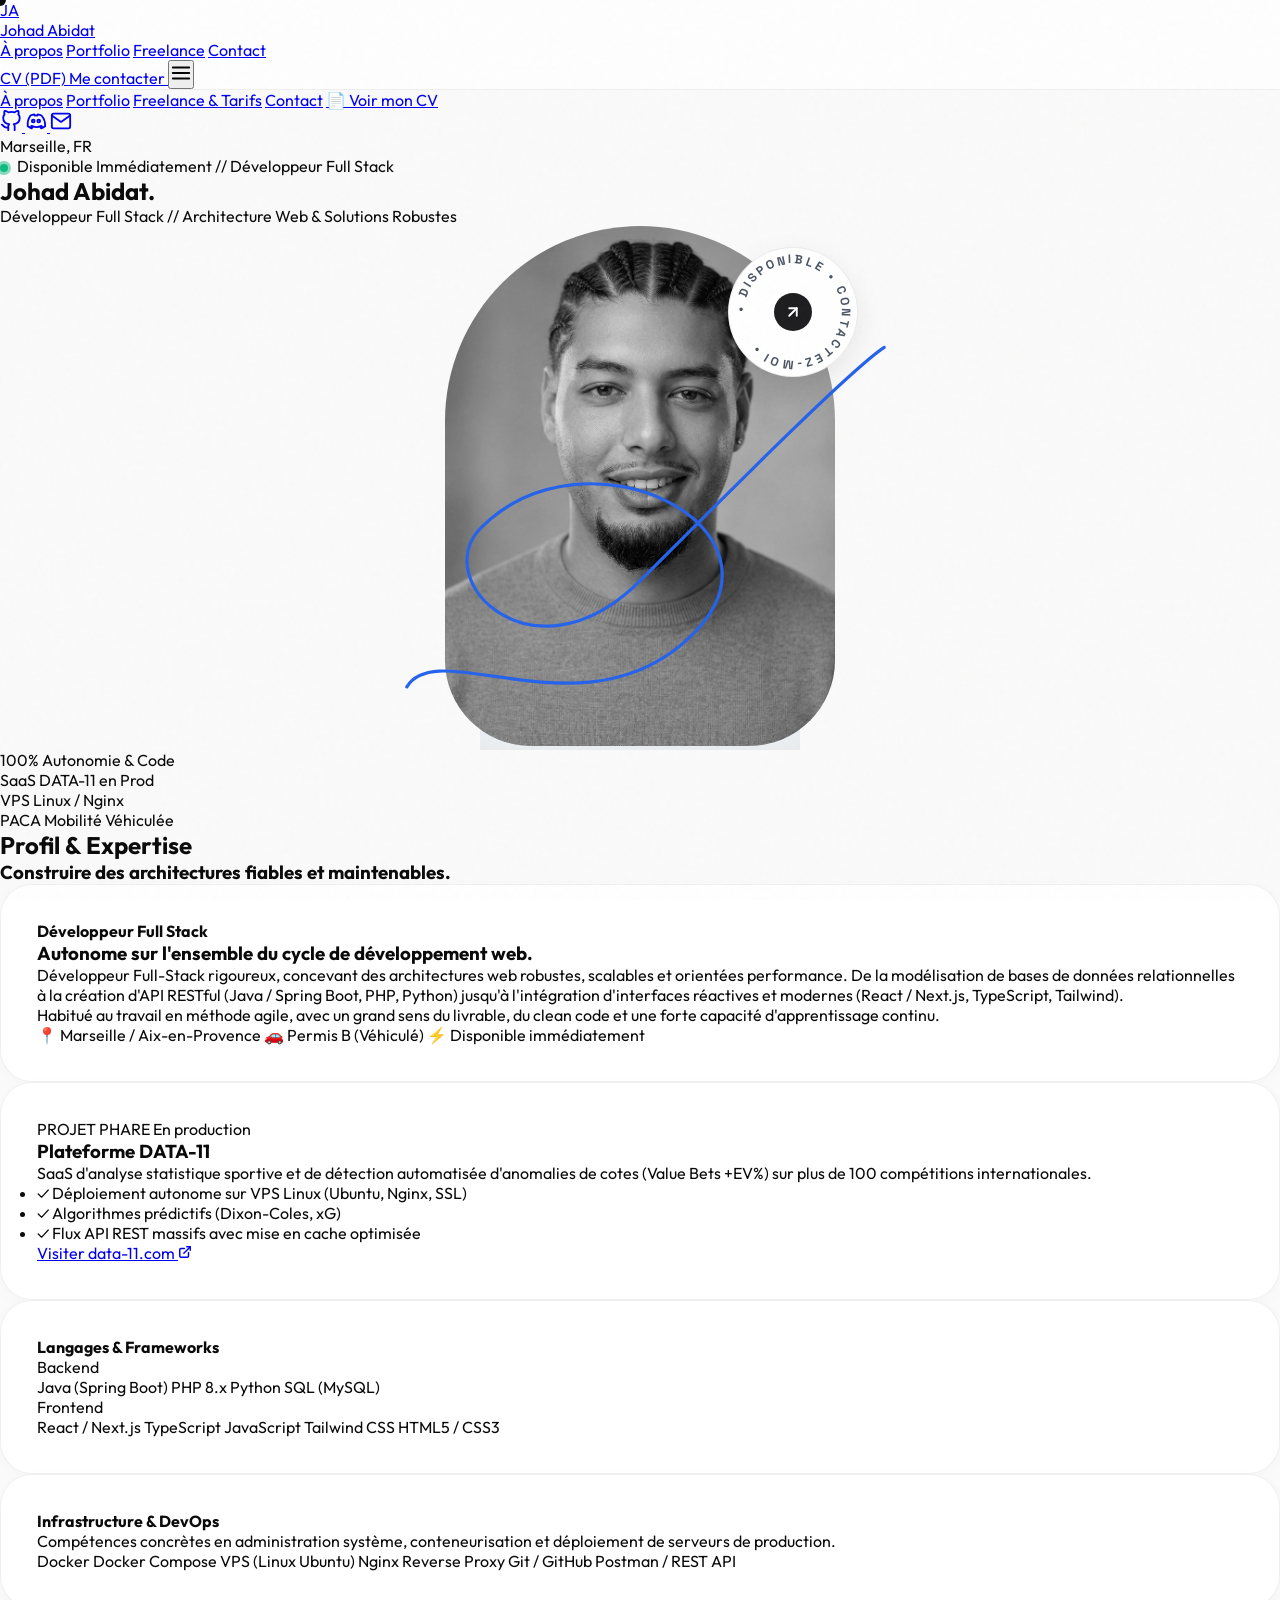
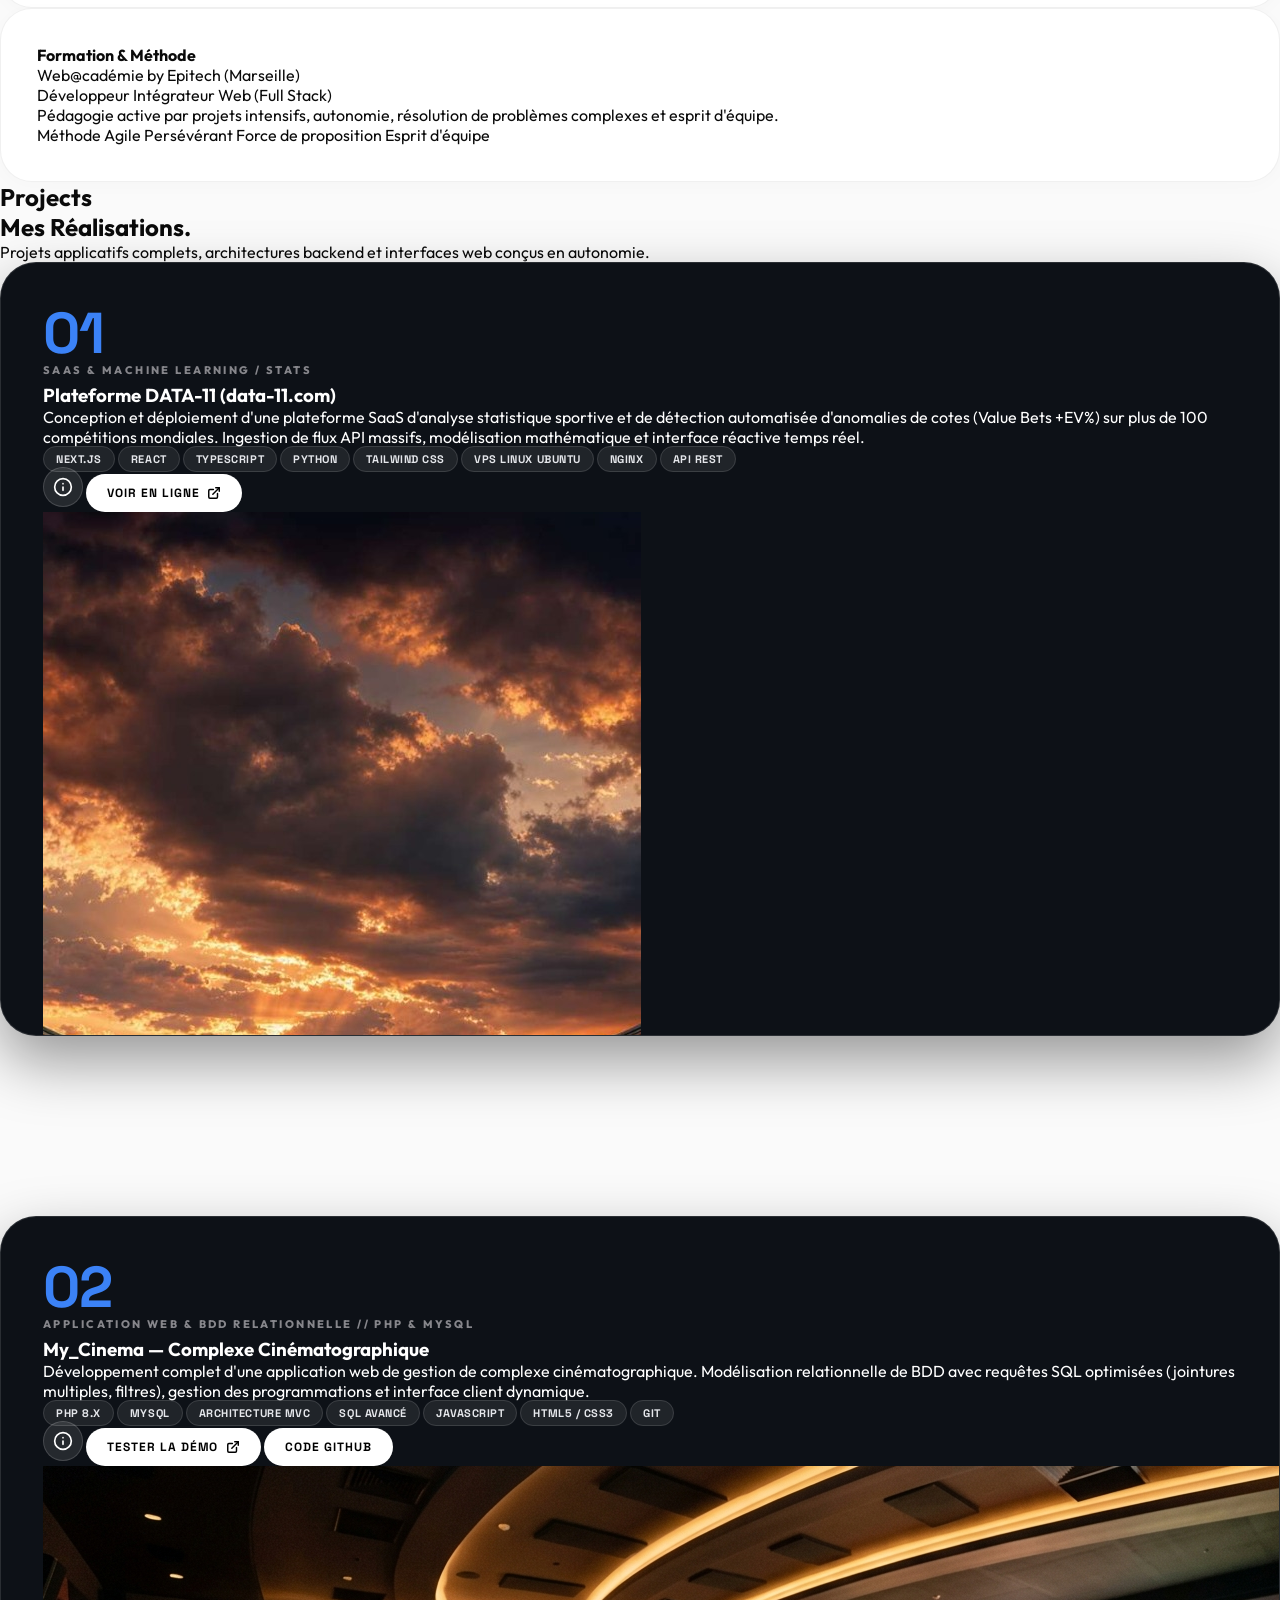
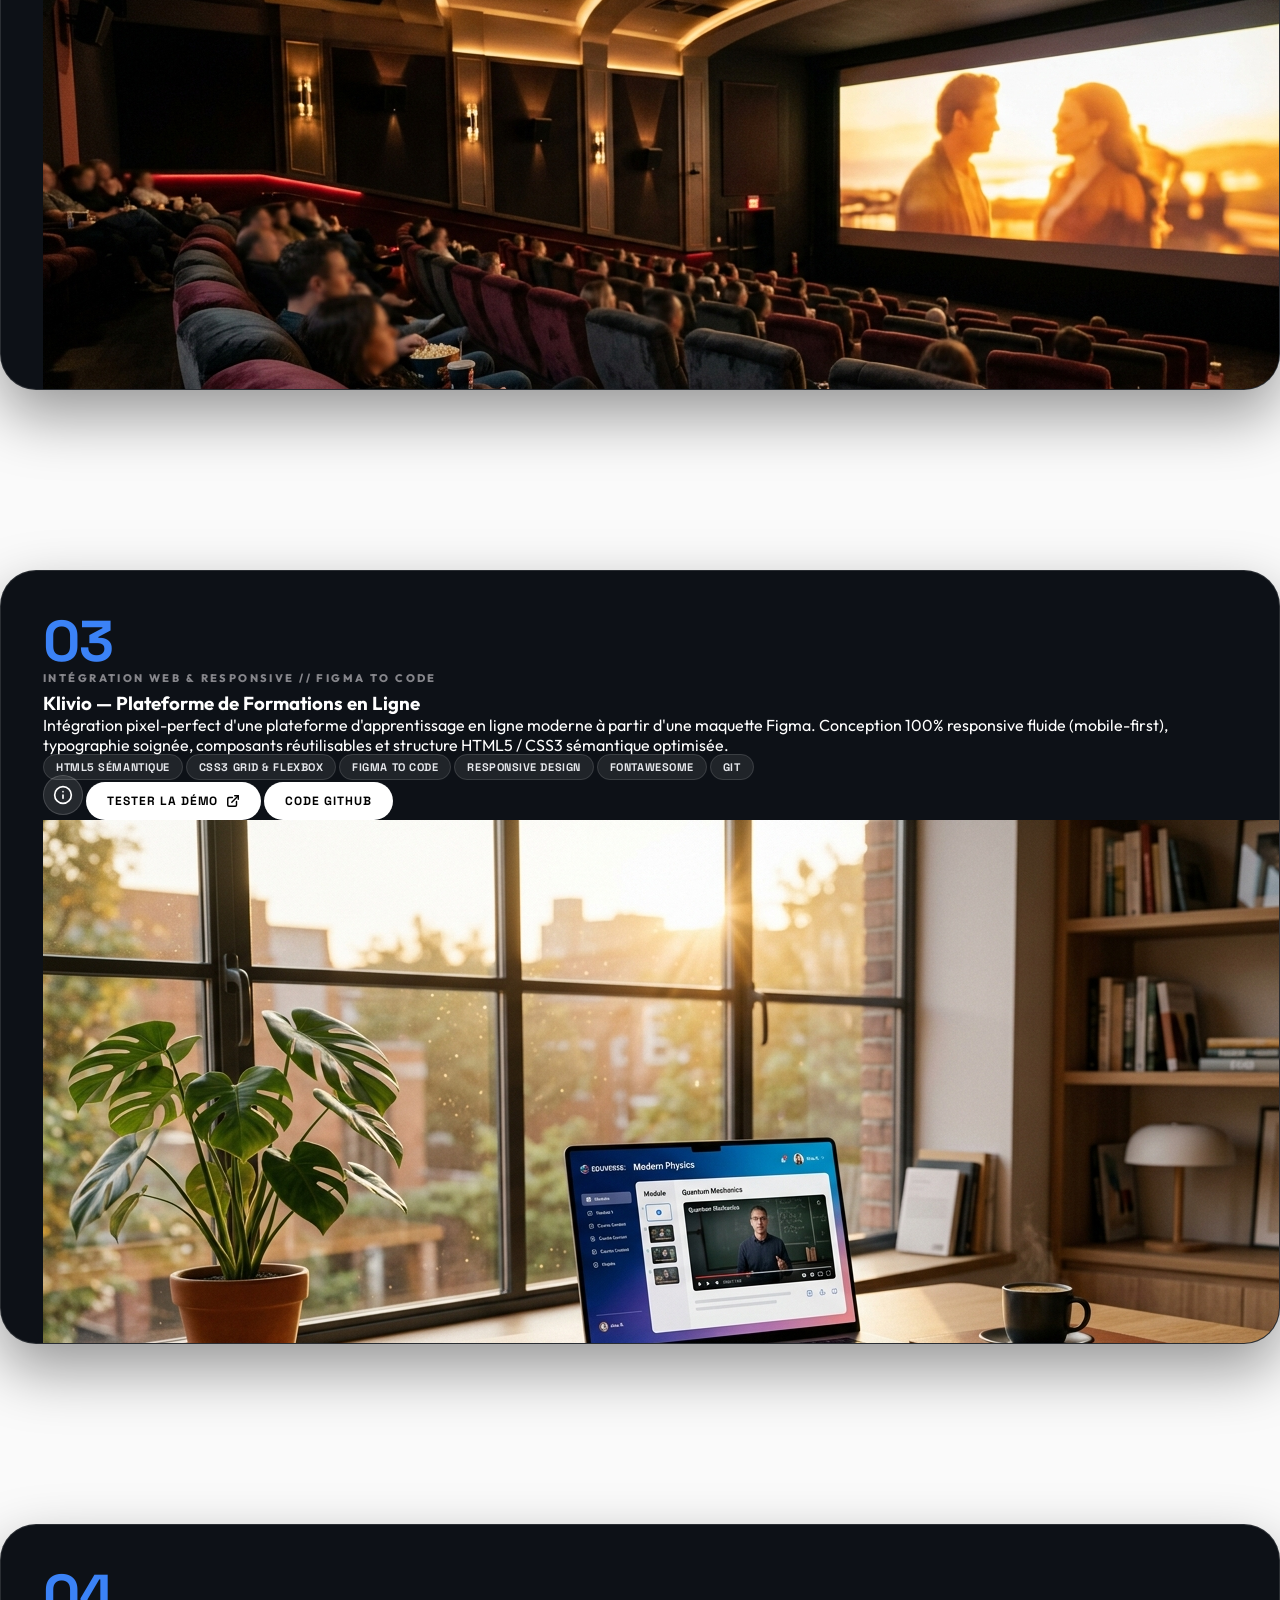
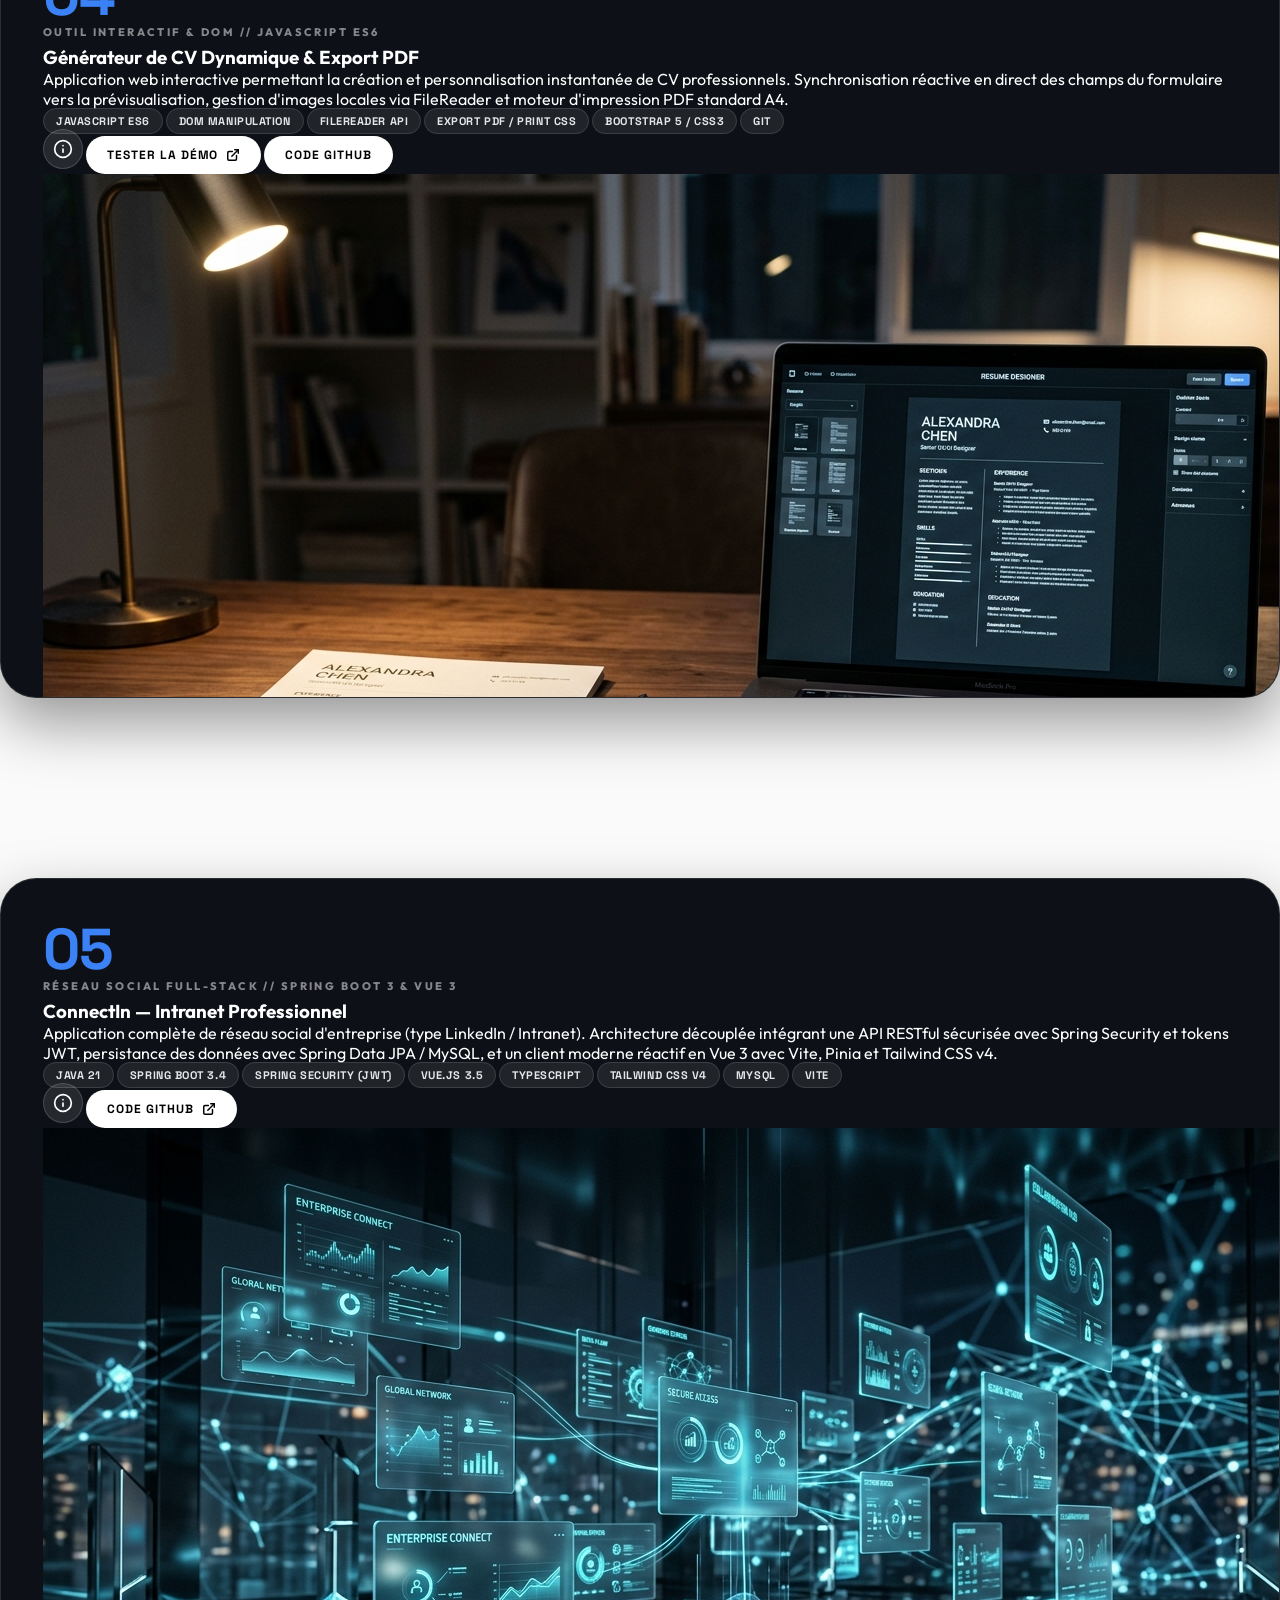
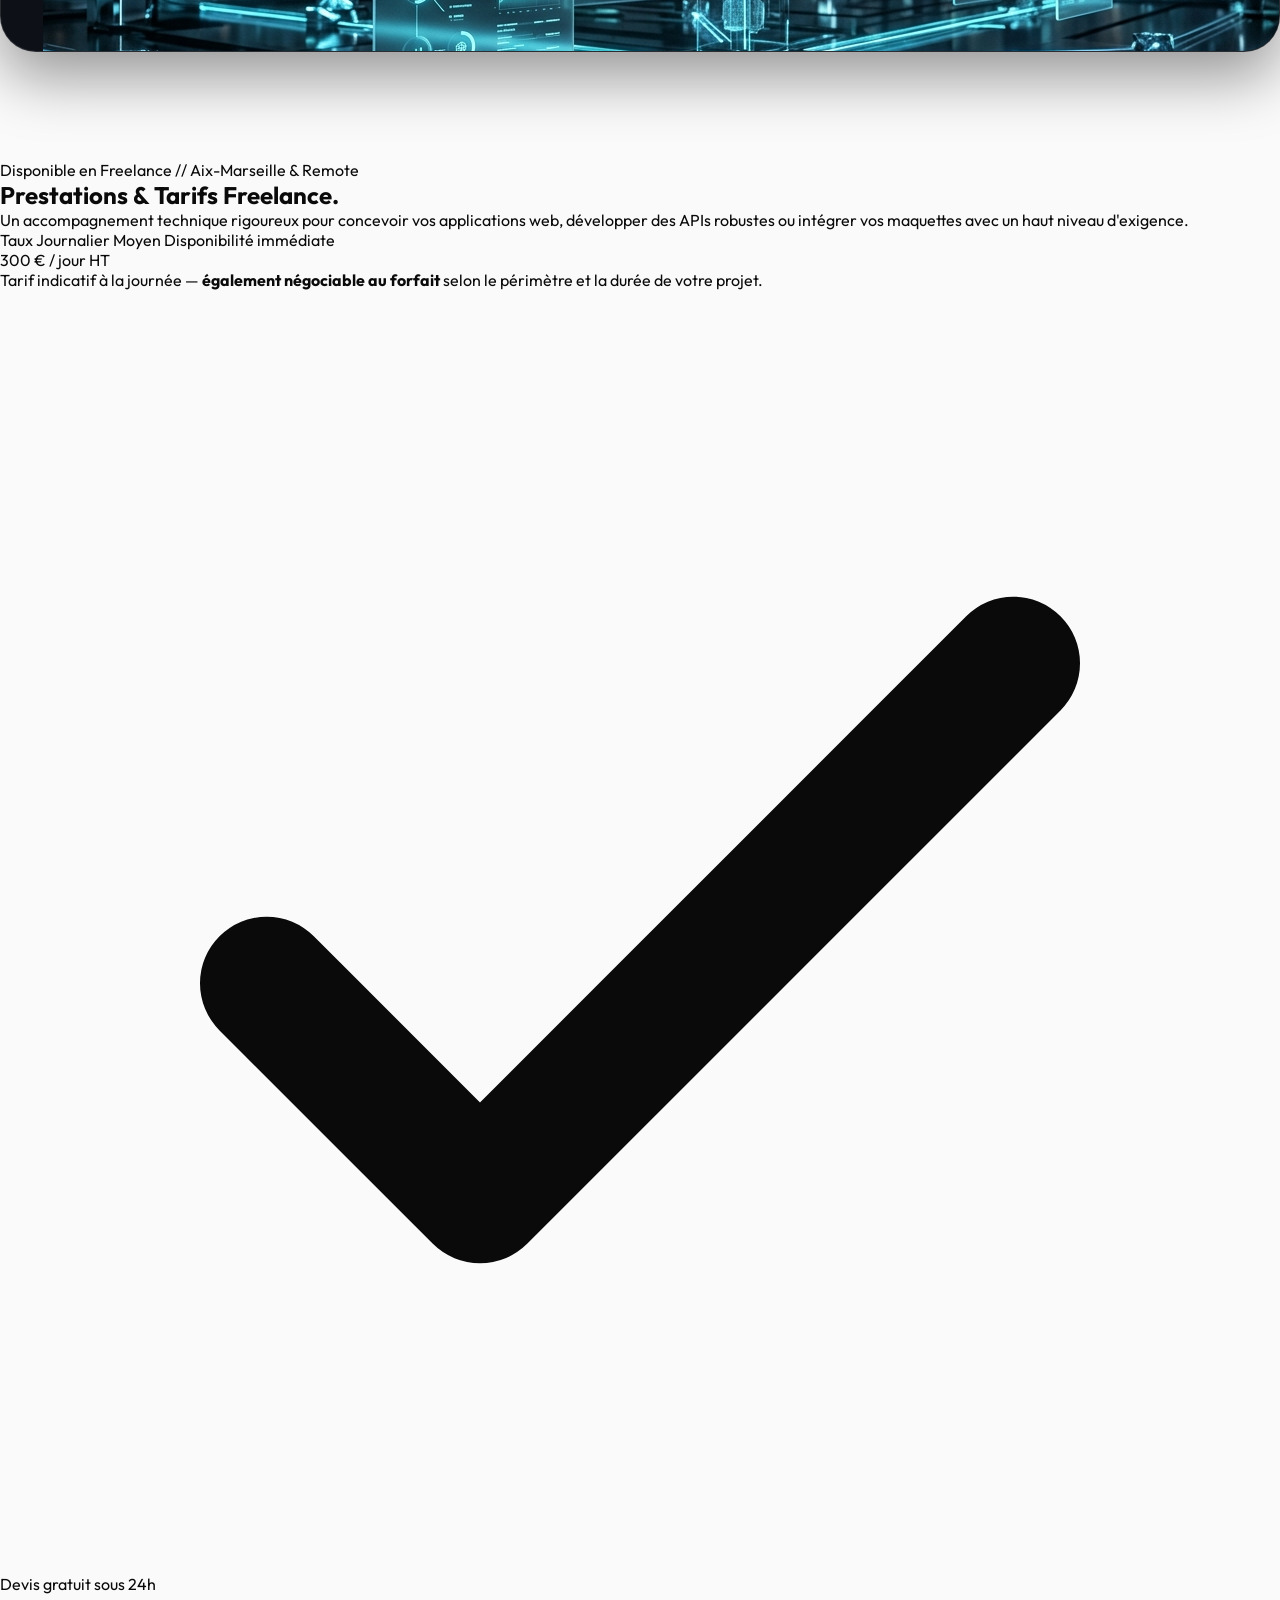
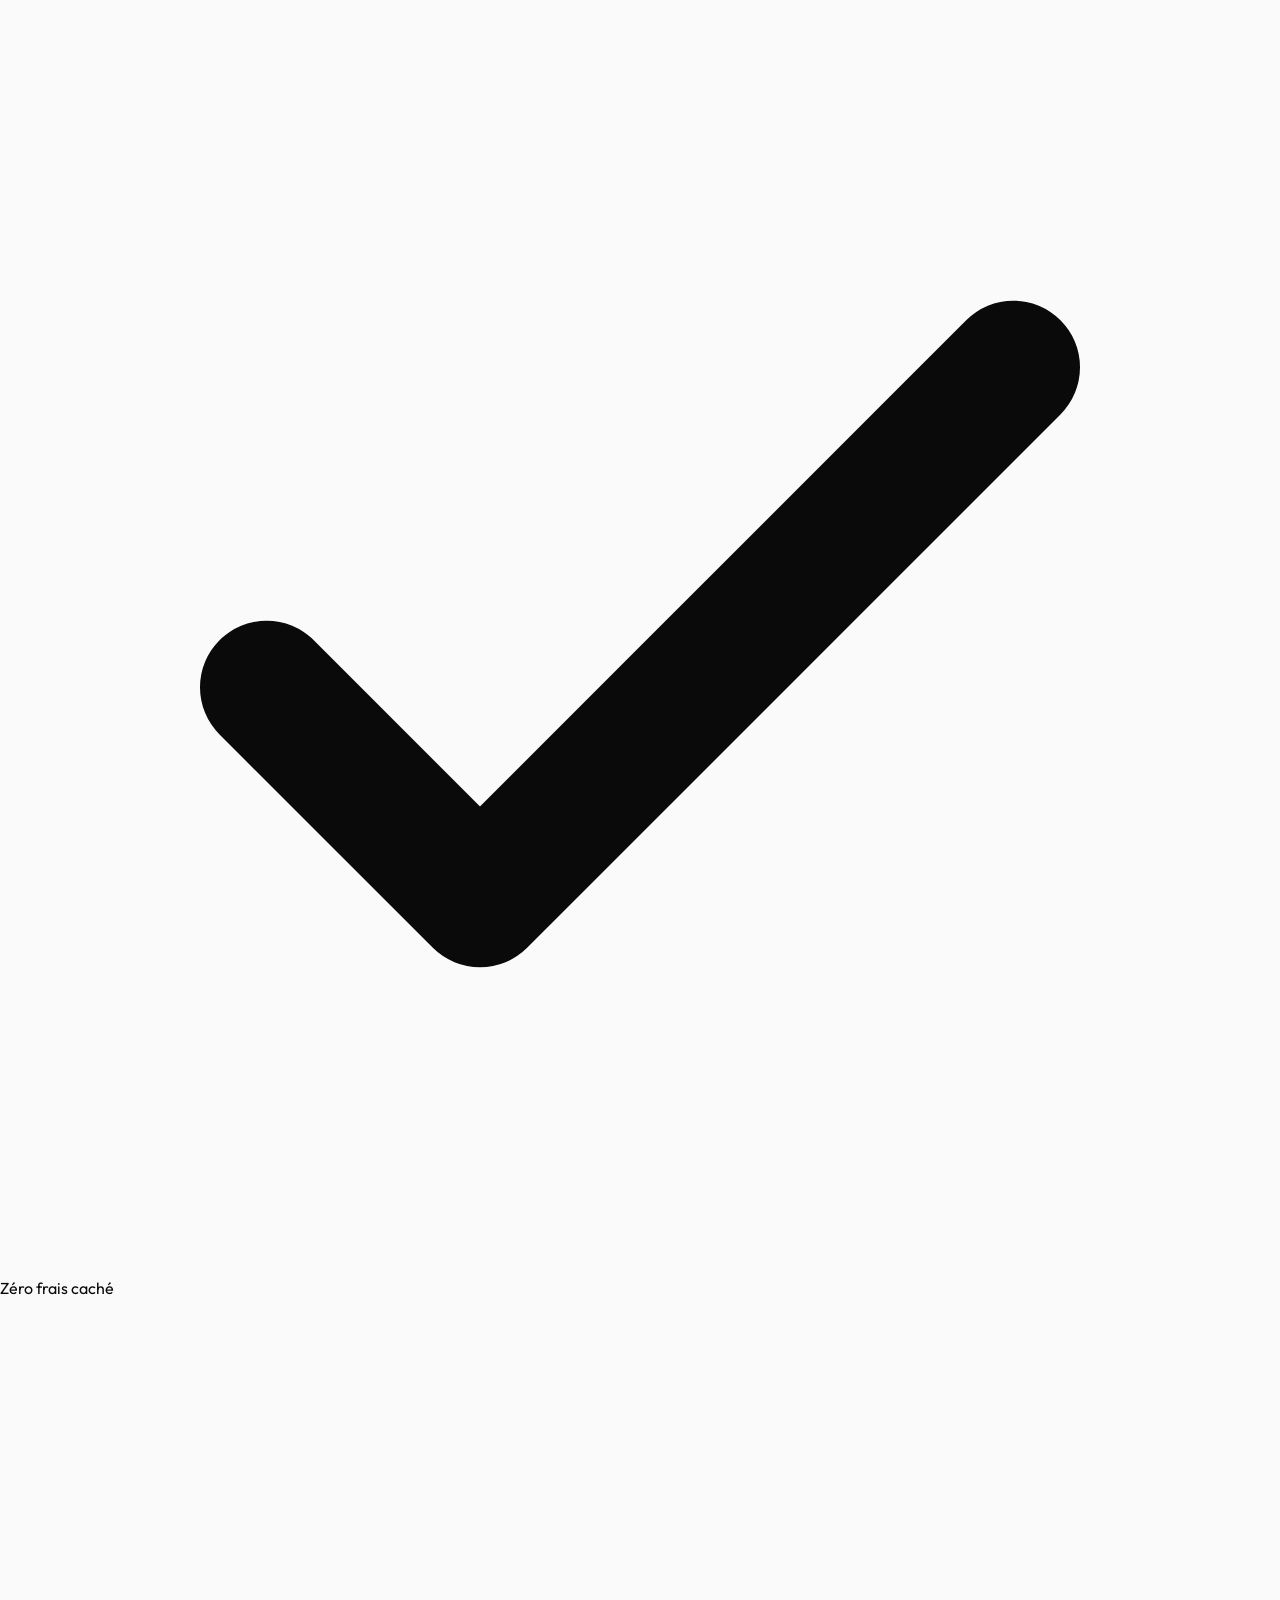
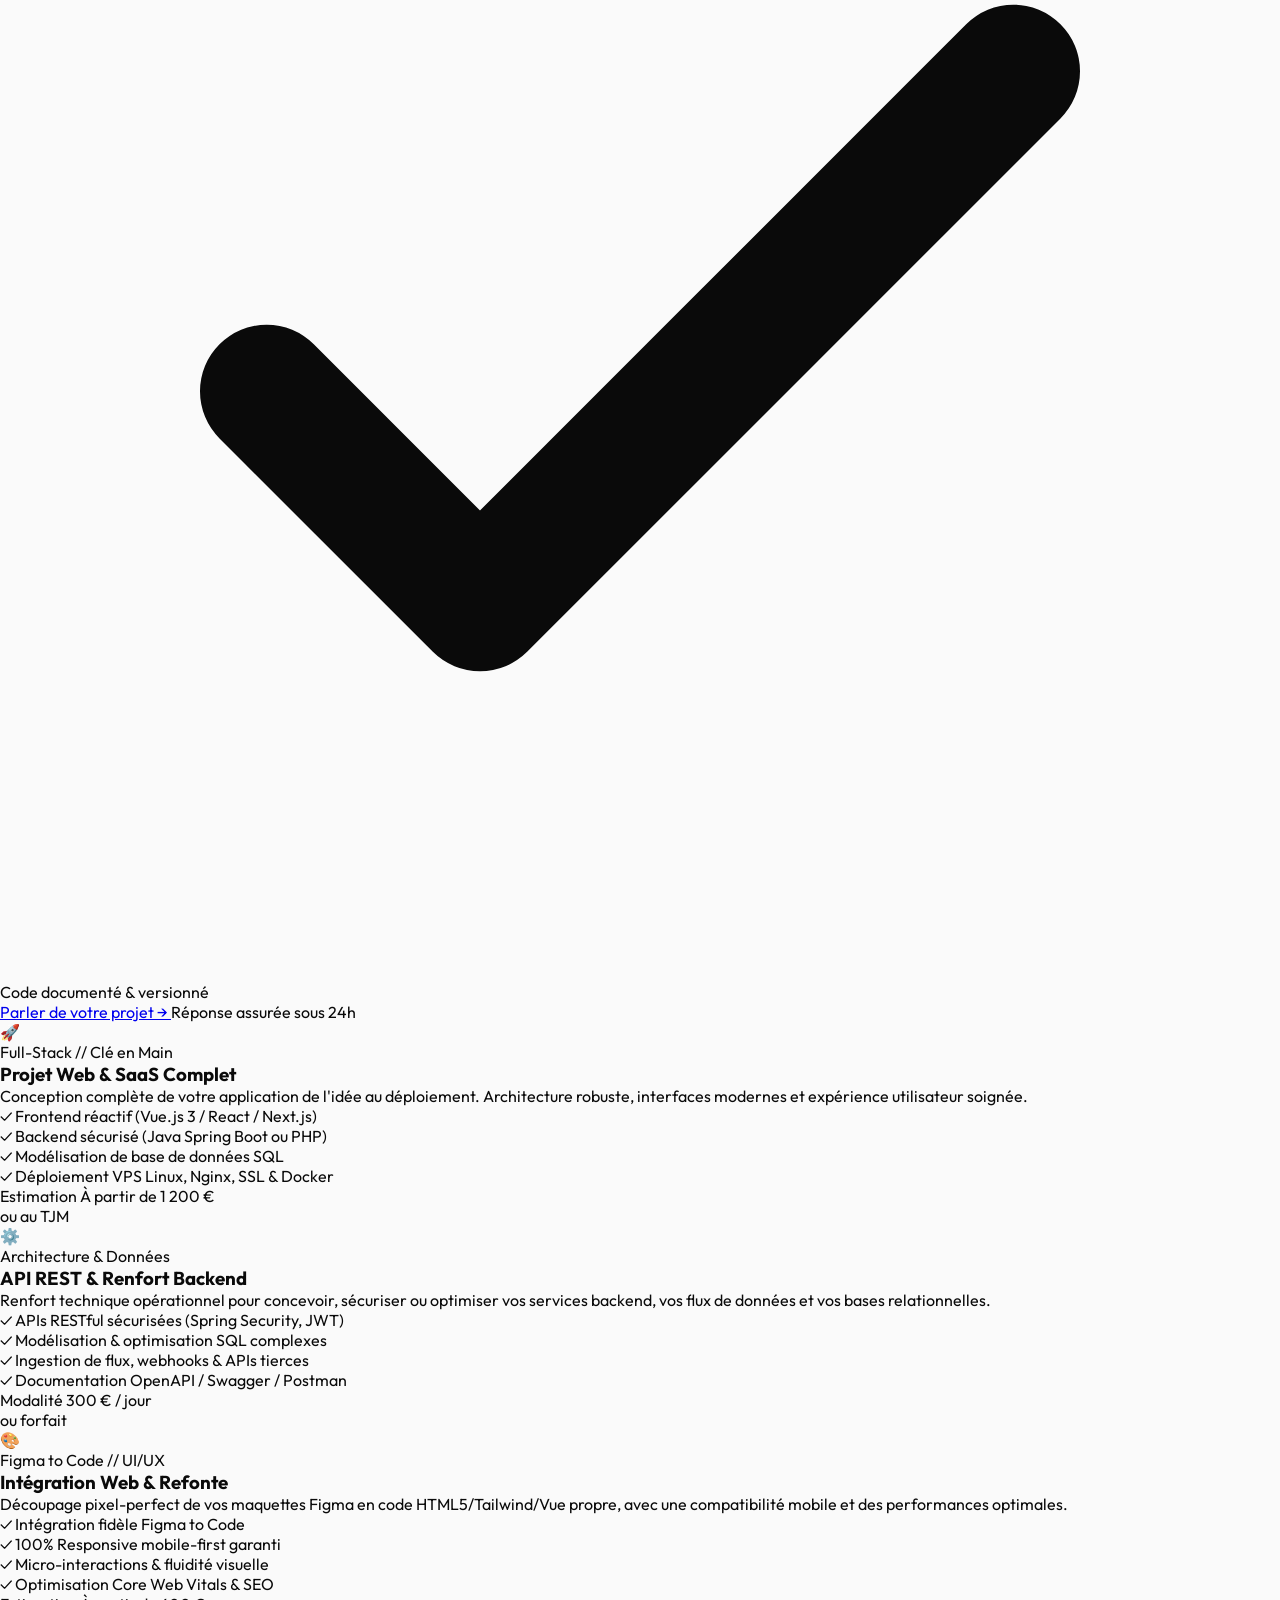
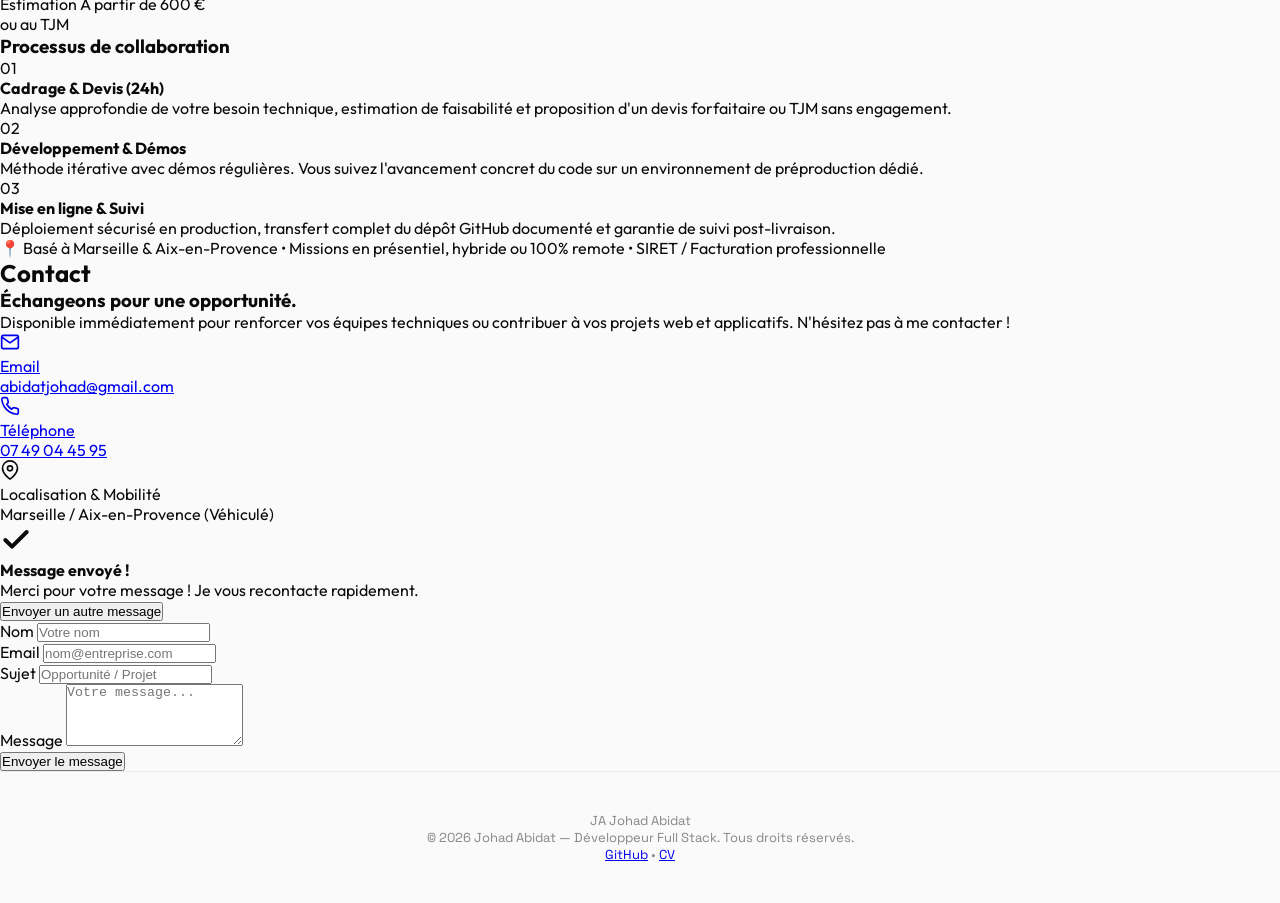
==== commit 282c4a17: "feat: add freelance services and rates section (300€/day, custom packages)" ====
--- a/index.html
+++ b/index.html
@@ -108,6 +108,7 @@
         <nav class="hidden md:flex items-center gap-10 text-[13px] font-semibold text-apple-grey uppercase tracking-widest font-mono">
             <a href="#about" class="interactive hover:text-apple-black transition-colors" data-cursor="Profil">À propos</a>
             <a href="#work" class="interactive hover:text-apple-black transition-colors" data-cursor="Projets">Portfolio</a>
+            <a href="#services" class="interactive hover:text-apple-black transition-colors" data-cursor="Freelance">Freelance</a>
             <a href="#contact" class="interactive hover:text-apple-black transition-colors" data-cursor="Contact">Contact</a>
         </nav>
 
@@ -134,6 +135,7 @@
     <div id="mobile-menu" class="hidden fixed inset-x-0 top-[72px] bg-white/95 backdrop-blur-xl border-b border-black/10 z-40 p-6 shadow-xl flex flex-col gap-4 text-center">
         <a href="#about" class="py-2 text-base font-bold uppercase tracking-wider text-apple-black">À propos</a>
         <a href="#work" class="py-2 text-base font-bold uppercase tracking-wider text-apple-black">Portfolio</a>
+        <a href="#services" class="py-2 text-base font-bold uppercase tracking-wider text-apple-black">Freelance & Tarifs</a>
         <a href="#contact" class="py-2 text-base font-bold uppercase tracking-wider text-apple-black">Contact</a>
         <a href="cv.html" target="_blank" class="py-3 mt-2 rounded-xl bg-black/5 font-bold uppercase text-xs tracking-wider text-apple-black">📄 Voir mon CV</a>
     </div>
@@ -651,6 +653,236 @@
             </div>
         </section>
 
+        <!-- Freelance & Services Section -->
+        <section id="services" class="py-28 px-6 relative border-t border-black/5 bg-gradient-to-b from-transparent via-black/[0.015] to-transparent">
+            <div class="max-w-6xl mx-auto">
+
+                <!-- Section Header -->
+                <div class="text-center max-w-3xl mx-auto mb-16">
+                    <div class="inline-flex items-center gap-2 px-4 py-1.5 rounded-full bg-emerald-500/10 border border-emerald-500/25 text-emerald-600 text-xs font-mono font-bold uppercase tracking-wider mb-5">
+                        <span class="w-2 h-2 rounded-full bg-emerald-500 animate-pulse"></span>
+                        Disponible en Freelance // Aix-Marseille &amp; Remote
+                    </div>
+                    <h2 class="text-3xl sm:text-5xl font-black mb-5 tracking-tight">
+                        Prestations &amp; <span class="text-apple-accent">Tarifs Freelance.</span>
+                    </h2>
+                    <p class="text-apple-grey text-base sm:text-lg leading-relaxed">
+                        Un accompagnement technique rigoureux pour concevoir vos applications web, développer des APIs robustes ou intégrer vos maquettes avec un haut niveau d'exigence.
+                    </p>
+                </div>
+
+                <!-- Main Rate Highlight Banner -->
+                <div class="mb-16 p-8 sm:p-10 rounded-3xl bg-apple-black text-white relative overflow-hidden shadow-2xl border border-white/10">
+                    <div class="relative z-10 flex flex-col lg:flex-row justify-between items-start lg:items-center gap-8">
+                        <div>
+                            <div class="flex flex-wrap items-center gap-3 mb-3">
+                                <span class="text-[11px] font-mono font-bold uppercase tracking-widest text-emerald-400 bg-emerald-500/20 px-3 py-1 rounded-full border border-emerald-500/30">
+                                    Taux Journalier Moyen
+                                </span>
+                                <span class="text-xs text-gray-400 font-mono flex items-center gap-1.5">
+                                    <span class="w-1.5 h-1.5 rounded-full bg-emerald-400"></span> Disponibilité immédiate
+                                </span>
+                            </div>
+                            <div class="flex items-baseline gap-2">
+                                <span class="text-5xl sm:text-6xl font-black tracking-tight">300 €</span>
+                                <span class="text-gray-400 text-base sm:text-lg font-semibold">/ jour HT</span>
+                            </div>
+                            <p class="text-gray-300 text-sm sm:text-base mt-3 max-w-xl leading-relaxed">
+                                Tarif indicatif à la journée — <strong class="text-white font-bold">également négociable au forfait</strong> selon le périmètre et la durée de votre projet.
+                            </p>
+                            <div class="flex flex-wrap gap-4 mt-5 text-xs text-gray-400 font-mono">
+                                <span class="flex items-center gap-1.5 text-gray-300">
+                                    <svg class="w-4 h-4 text-emerald-400 shrink-0" fill="none" stroke="currentColor" viewBox="0 0 24 24"><path stroke-linecap="round" stroke-linejoin="round" stroke-width="2.5" d="M5 13l4 4L19 7"></path></svg>
+                                    Devis gratuit sous 24h
+                                </span>
+                                <span class="flex items-center gap-1.5 text-gray-300">
+                                    <svg class="w-4 h-4 text-emerald-400 shrink-0" fill="none" stroke="currentColor" viewBox="0 0 24 24"><path stroke-linecap="round" stroke-linejoin="round" stroke-width="2.5" d="M5 13l4 4L19 7"></path></svg>
+                                    Zéro frais caché
+                                </span>
+                                <span class="flex items-center gap-1.5 text-gray-300">
+                                    <svg class="w-4 h-4 text-emerald-400 shrink-0" fill="none" stroke="currentColor" viewBox="0 0 24 24"><path stroke-linecap="round" stroke-linejoin="round" stroke-width="2.5" d="M5 13l4 4L19 7"></path></svg>
+                                    Code documenté &amp; versionné
+                                </span>
+                            </div>
+                        </div>
+
+                        <div class="flex flex-col sm:flex-row lg:flex-col gap-3 w-full lg:w-auto shrink-0">
+                            <a href="#contact" class="px-8 py-4 rounded-xl bg-white text-apple-black hover:bg-apple-accent hover:text-white font-bold text-sm uppercase tracking-wider font-mono transition-all text-center interactive shadow-lg" data-cursor="Devis">
+                                Parler de votre projet →
+                            </a>
+                            <span class="text-center text-[11px] text-gray-400 font-mono">
+                                Réponse assurée sous 24h
+                            </span>
+                        </div>
+                    </div>
+                    <!-- Background ambient glow -->
+                    <div class="absolute -right-20 -bottom-20 w-80 h-80 bg-apple-accent/25 rounded-full blur-3xl pointer-events-none"></div>
+                </div>
+
+                <!-- Services Grid (3 Cards) -->
+                <div class="grid grid-cols-1 md:grid-cols-3 gap-8 mb-16">
+
+                    <!-- Service 01: Application & SaaS Clé en Main -->
+                    <div class="p-8 rounded-3xl bg-white border border-black/10 shadow-sm hover:shadow-xl transition-all duration-300 flex flex-col justify-between group">
+                        <div>
+                            <div class="w-12 h-12 rounded-2xl bg-blue-500/10 text-apple-accent flex items-center justify-center font-bold text-xl mb-6 group-hover:scale-110 transition-transform">
+                                🚀
+                            </div>
+                            <span class="text-[11px] font-mono font-bold uppercase tracking-wider text-apple-accent bg-blue-50 px-2.5 py-1 rounded-md">
+                                Full-Stack // Clé en Main
+                            </span>
+                            <h3 class="text-xl sm:text-2xl font-black mt-3 mb-3 text-apple-black">
+                                Projet Web &amp; SaaS Complet
+                            </h3>
+                            <p class="text-apple-grey text-sm leading-relaxed mb-6">
+                                Conception complète de votre application de l'idée au déploiement. Architecture robuste, interfaces modernes et expérience utilisateur soignée.
+                            </p>
+                            <ul class="space-y-2.5 text-xs text-apple-dark-grey font-medium mb-8">
+                                <li class="flex items-center gap-2">
+                                    <span class="text-emerald-500 font-bold">✓</span> Frontend réactif (Vue.js 3 / React / Next.js)
+                                </li>
+                                <li class="flex items-center gap-2">
+                                    <span class="text-emerald-500 font-bold">✓</span> Backend sécurisé (Java Spring Boot ou PHP)
+                                </li>
+                                <li class="flex items-center gap-2">
+                                    <span class="text-emerald-500 font-bold">✓</span> Modélisation de base de données SQL
+                                </li>
+                                <li class="flex items-center gap-2">
+                                    <span class="text-emerald-500 font-bold">✓</span> Déploiement VPS Linux, Nginx, SSL &amp; Docker
+                                </li>
+                            </ul>
+                        </div>
+                        <div class="pt-6 border-t border-black/5 flex items-center justify-between">
+                            <div>
+                                <span class="text-[10px] uppercase font-mono text-apple-grey block">Estimation</span>
+                                <span class="text-base font-black text-apple-black">À partir de 1 200 €</span>
+                            </div>
+                            <span class="text-[11px] font-mono font-bold text-apple-grey">ou au TJM</span>
+                        </div>
+                    </div>
+
+                    <!-- Service 02: Architecture & API Backend -->
+                    <div class="p-8 rounded-3xl bg-white border border-black/10 shadow-sm hover:shadow-xl transition-all duration-300 flex flex-col justify-between group">
+                        <div>
+                            <div class="w-12 h-12 rounded-2xl bg-emerald-500/10 text-emerald-600 flex items-center justify-center font-bold text-xl mb-6 group-hover:scale-110 transition-transform">
+                                ⚙️
+                            </div>
+                            <span class="text-[11px] font-mono font-bold uppercase tracking-wider text-emerald-600 bg-emerald-50 px-2.5 py-1 rounded-md">
+                                Architecture &amp; Données
+                            </span>
+                            <h3 class="text-xl sm:text-2xl font-black mt-3 mb-3 text-apple-black">
+                                API REST &amp; Renfort Backend
+                            </h3>
+                            <p class="text-apple-grey text-sm leading-relaxed mb-6">
+                                Renfort technique opérationnel pour concevoir, sécuriser ou optimiser vos services backend, vos flux de données et vos bases relationnelles.
+                            </p>
+                            <ul class="space-y-2.5 text-xs text-apple-dark-grey font-medium mb-8">
+                                <li class="flex items-center gap-2">
+                                    <span class="text-emerald-500 font-bold">✓</span> APIs RESTful sécurisées (Spring Security, JWT)
+                                </li>
+                                <li class="flex items-center gap-2">
+                                    <span class="text-emerald-500 font-bold">✓</span> Modélisation &amp; optimisation SQL complexes
+                                </li>
+                                <li class="flex items-center gap-2">
+                                    <span class="text-emerald-500 font-bold">✓</span> Ingestion de flux, webhooks &amp; APIs tierces
+                                </li>
+                                <li class="flex items-center gap-2">
+                                    <span class="text-emerald-500 font-bold">✓</span> Documentation OpenAPI / Swagger / Postman
+                                </li>
+                            </ul>
+                        </div>
+                        <div class="pt-6 border-t border-black/5 flex items-center justify-between">
+                            <div>
+                                <span class="text-[10px] uppercase font-mono text-apple-grey block">Modalité</span>
+                                <span class="text-base font-black text-apple-black">300 € / jour</span>
+                            </div>
+                            <span class="text-[11px] font-mono font-bold text-apple-grey">ou forfait</span>
+                        </div>
+                    </div>
+
+                    <!-- Service 03: Intégration Web & Figma to Code -->
+                    <div class="p-8 rounded-3xl bg-white border border-black/10 shadow-sm hover:shadow-xl transition-all duration-300 flex flex-col justify-between group">
+                        <div>
+                            <div class="w-12 h-12 rounded-2xl bg-purple-500/10 text-purple-600 flex items-center justify-center font-bold text-xl mb-6 group-hover:scale-110 transition-transform">
+                                🎨
+                            </div>
+                            <span class="text-[11px] font-mono font-bold uppercase tracking-wider text-purple-600 bg-purple-50 px-2.5 py-1 rounded-md">
+                                Figma to Code // UI/UX
+                            </span>
+                            <h3 class="text-xl sm:text-2xl font-black mt-3 mb-3 text-apple-black">
+                                Intégration Web &amp; Refonte
+                            </h3>
+                            <p class="text-apple-grey text-sm leading-relaxed mb-6">
+                                Découpage pixel-perfect de vos maquettes Figma en code HTML5/Tailwind/Vue propre, avec une compatibilité mobile et des performances optimales.
+                            </p>
+                            <ul class="space-y-2.5 text-xs text-apple-dark-grey font-medium mb-8">
+                                <li class="flex items-center gap-2">
+                                    <span class="text-emerald-500 font-bold">✓</span> Intégration fidèle Figma to Code
+                                </li>
+                                <li class="flex items-center gap-2">
+                                    <span class="text-emerald-500 font-bold">✓</span> 100% Responsive mobile-first garanti
+                                </li>
+                                <li class="flex items-center gap-2">
+                                    <span class="text-emerald-500 font-bold">✓</span> Micro-interactions &amp; fluidité visuelle
+                                </li>
+                                <li class="flex items-center gap-2">
+                                    <span class="text-emerald-500 font-bold">✓</span> Optimisation Core Web Vitals &amp; SEO
+                                </li>
+                            </ul>
+                        </div>
+                        <div class="pt-6 border-t border-black/5 flex items-center justify-between">
+                            <div>
+                                <span class="text-[10px] uppercase font-mono text-apple-grey block">Estimation</span>
+                                <span class="text-base font-black text-apple-black">À partir de 600 €</span>
+                            </div>
+                            <span class="text-[11px] font-mono font-bold text-apple-grey">ou au TJM</span>
+                        </div>
+                    </div>
+
+                </div>
+
+                <!-- Process Steps (How We Collaborate) -->
+                <div class="p-8 sm:p-10 rounded-3xl bg-white border border-black/10 shadow-sm">
+                    <h3 class="text-xs font-mono font-bold uppercase tracking-[0.3em] text-apple-accent text-center mb-8">
+                        Processus de collaboration
+                    </h3>
+                    <div class="grid grid-cols-1 md:grid-cols-3 gap-8">
+                        <div class="text-center md:text-left">
+                            <span class="text-3xl font-black font-mono text-black/20 block mb-2">01</span>
+                            <h4 class="font-bold text-base text-apple-black mb-2">Cadrage &amp; Devis (24h)</h4>
+                            <p class="text-apple-grey text-xs sm:text-sm leading-relaxed">
+                                Analyse approfondie de votre besoin technique, estimation de faisabilité et proposition d'un devis forfaitaire ou TJM sans engagement.
+                            </p>
+                        </div>
+                        <div class="text-center md:text-left">
+                            <span class="text-3xl font-black font-mono text-black/20 block mb-2">02</span>
+                            <h4 class="font-bold text-base text-apple-black mb-2">Développement &amp; Démos</h4>
+                            <p class="text-apple-grey text-xs sm:text-sm leading-relaxed">
+                                Méthode itérative avec démos régulières. Vous suivez l'avancement concret du code sur un environnement de préproduction dédié.
+                            </p>
+                        </div>
+                        <div class="text-center md:text-left">
+                            <span class="text-3xl font-black font-mono text-black/20 block mb-2">03</span>
+                            <h4 class="font-bold text-base text-apple-black mb-2">Mise en ligne &amp; Suivi</h4>
+                            <p class="text-apple-grey text-xs sm:text-sm leading-relaxed">
+                                Déploiement sécurisé en production, transfert complet du dépôt GitHub documenté et garantie de suivi post-livraison.
+                            </p>
+                        </div>
+                    </div>
+
+                    <!-- Mobility Footer Note -->
+                    <div class="mt-8 pt-6 border-t border-black/5 flex flex-wrap items-center justify-center gap-3 text-xs text-apple-grey font-mono text-center">
+                        <span>📍 Basé à Marseille &amp; Aix-en-Provence</span>
+                        <span>•</span>
+                        <span>Missions en présentiel, hybride ou 100% remote</span>
+                        <span>•</span>
+                        <span>SIRET / Facturation professionnelle</span>
+                    </div>
+                </div>
+
+            </div>
+        </section>
+
         <!-- Contact Section -->
         <section id="contact" class="py-32 px-6">
             <div class="max-w-5xl mx-auto">
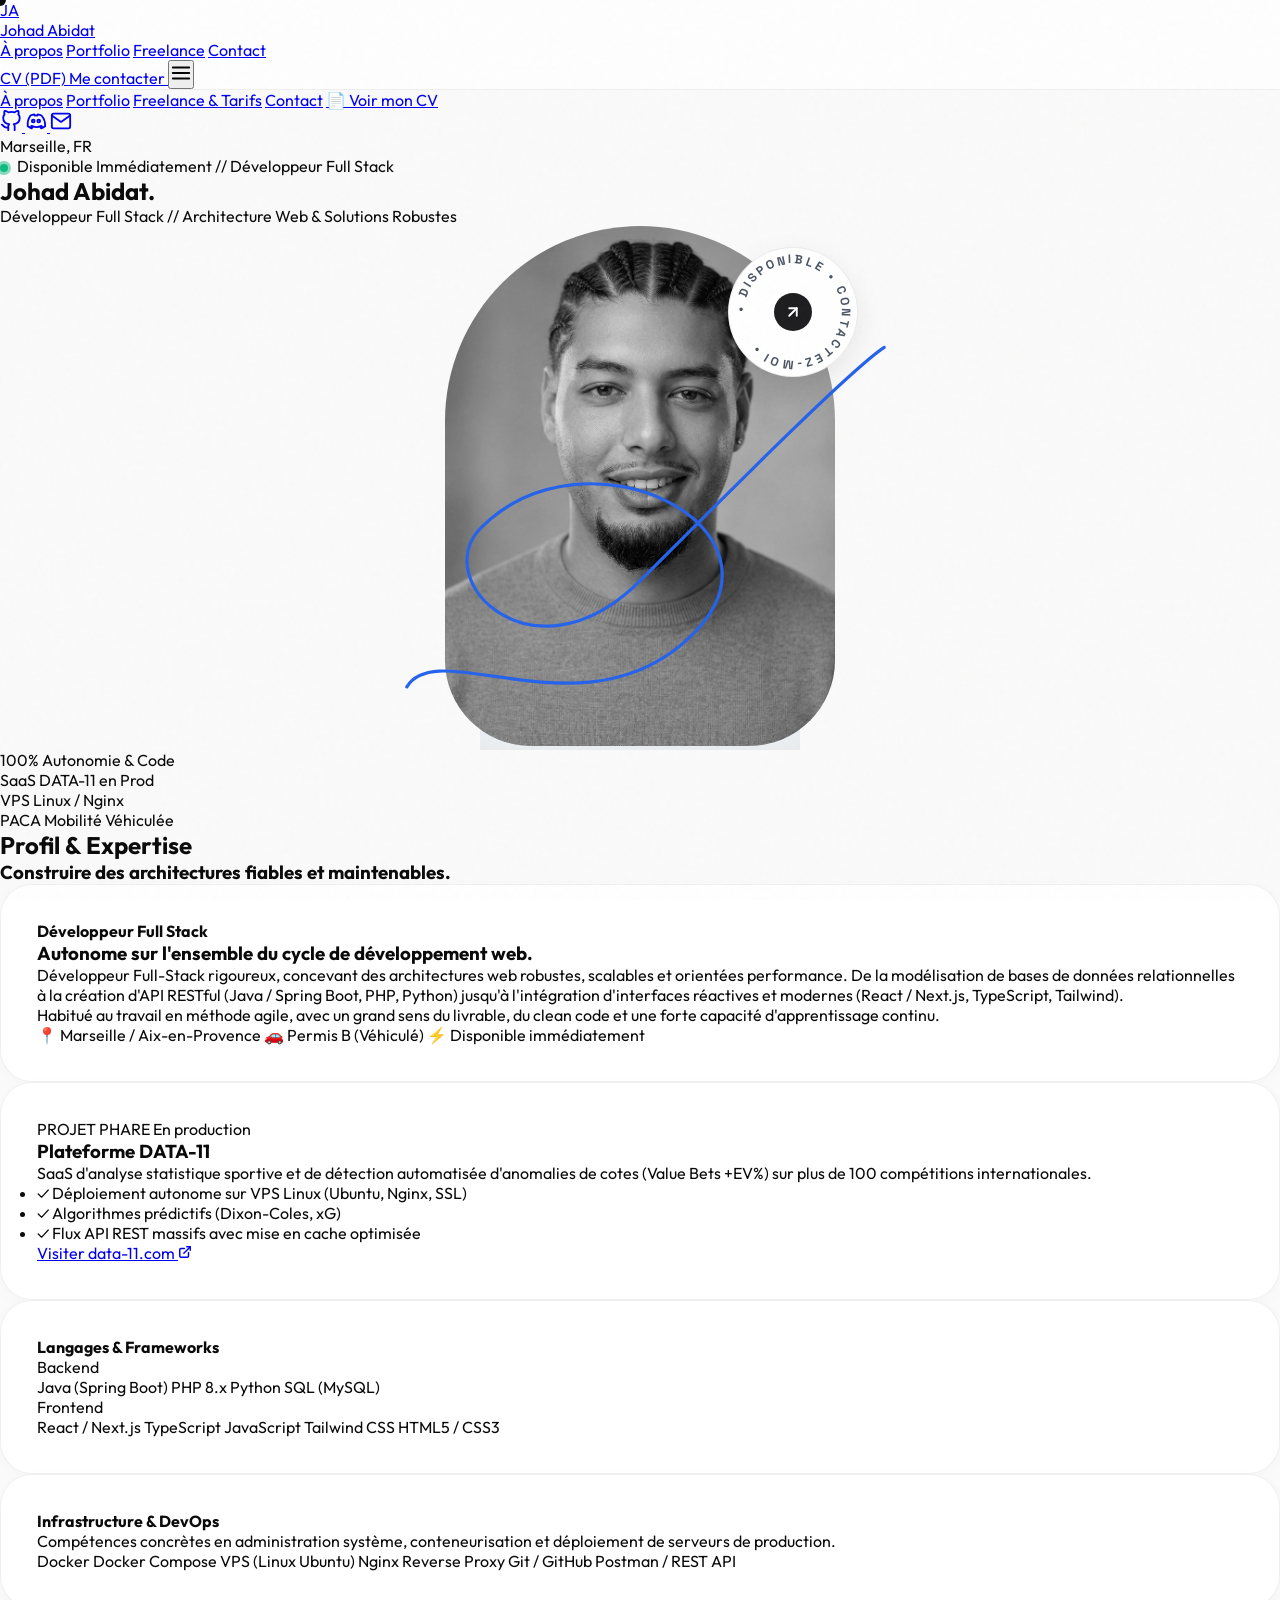
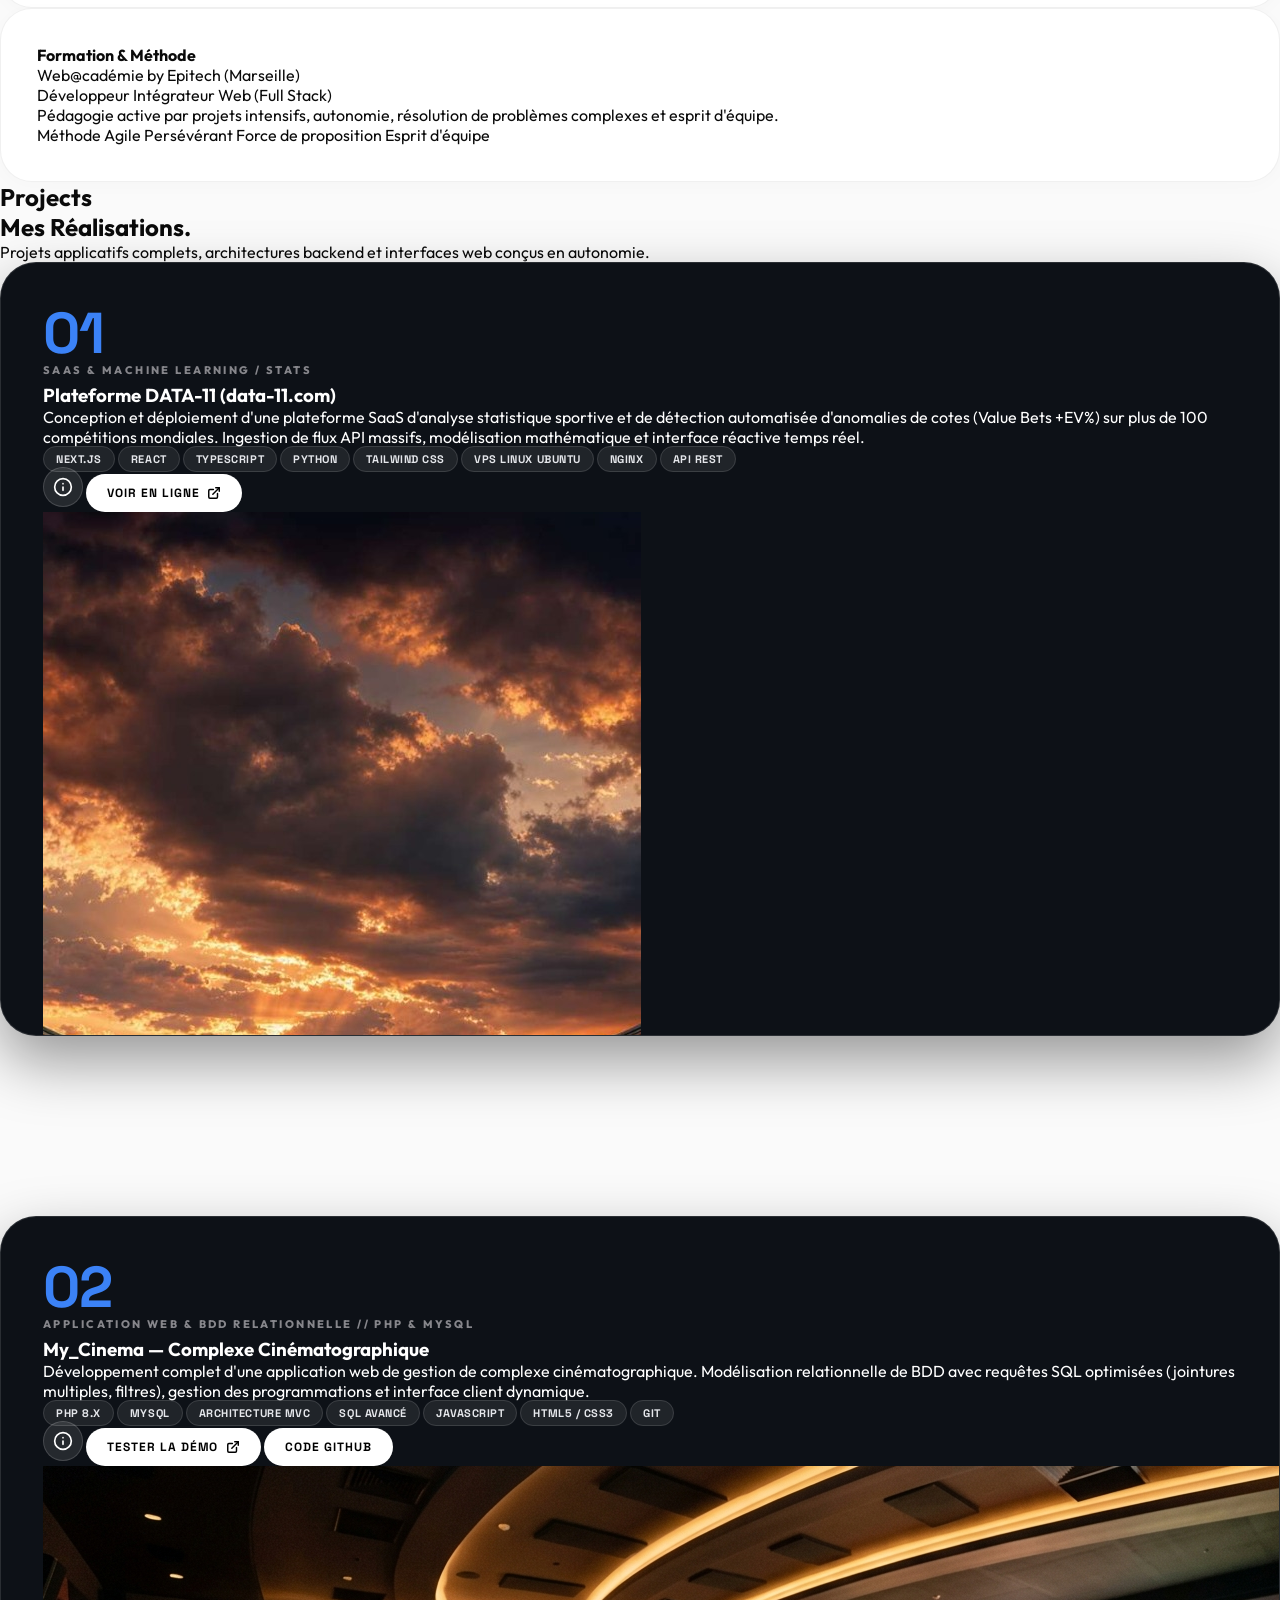
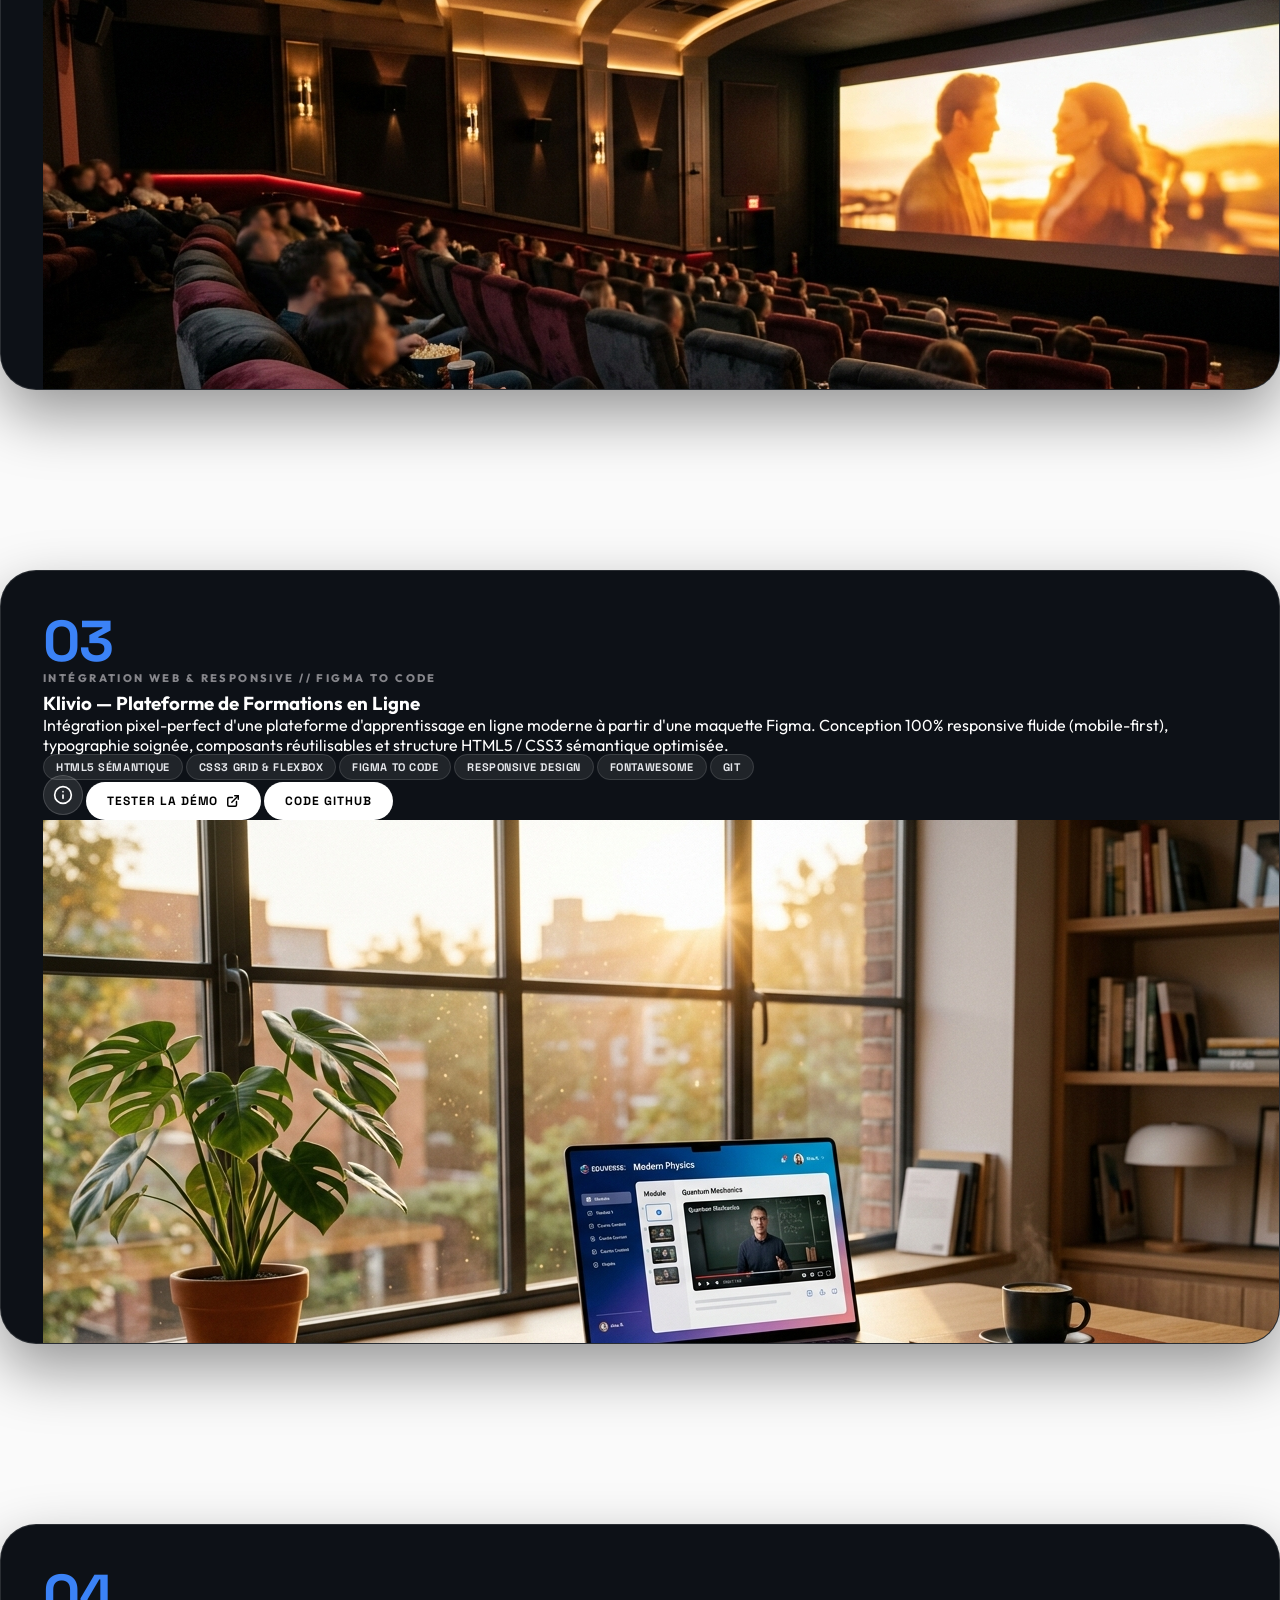
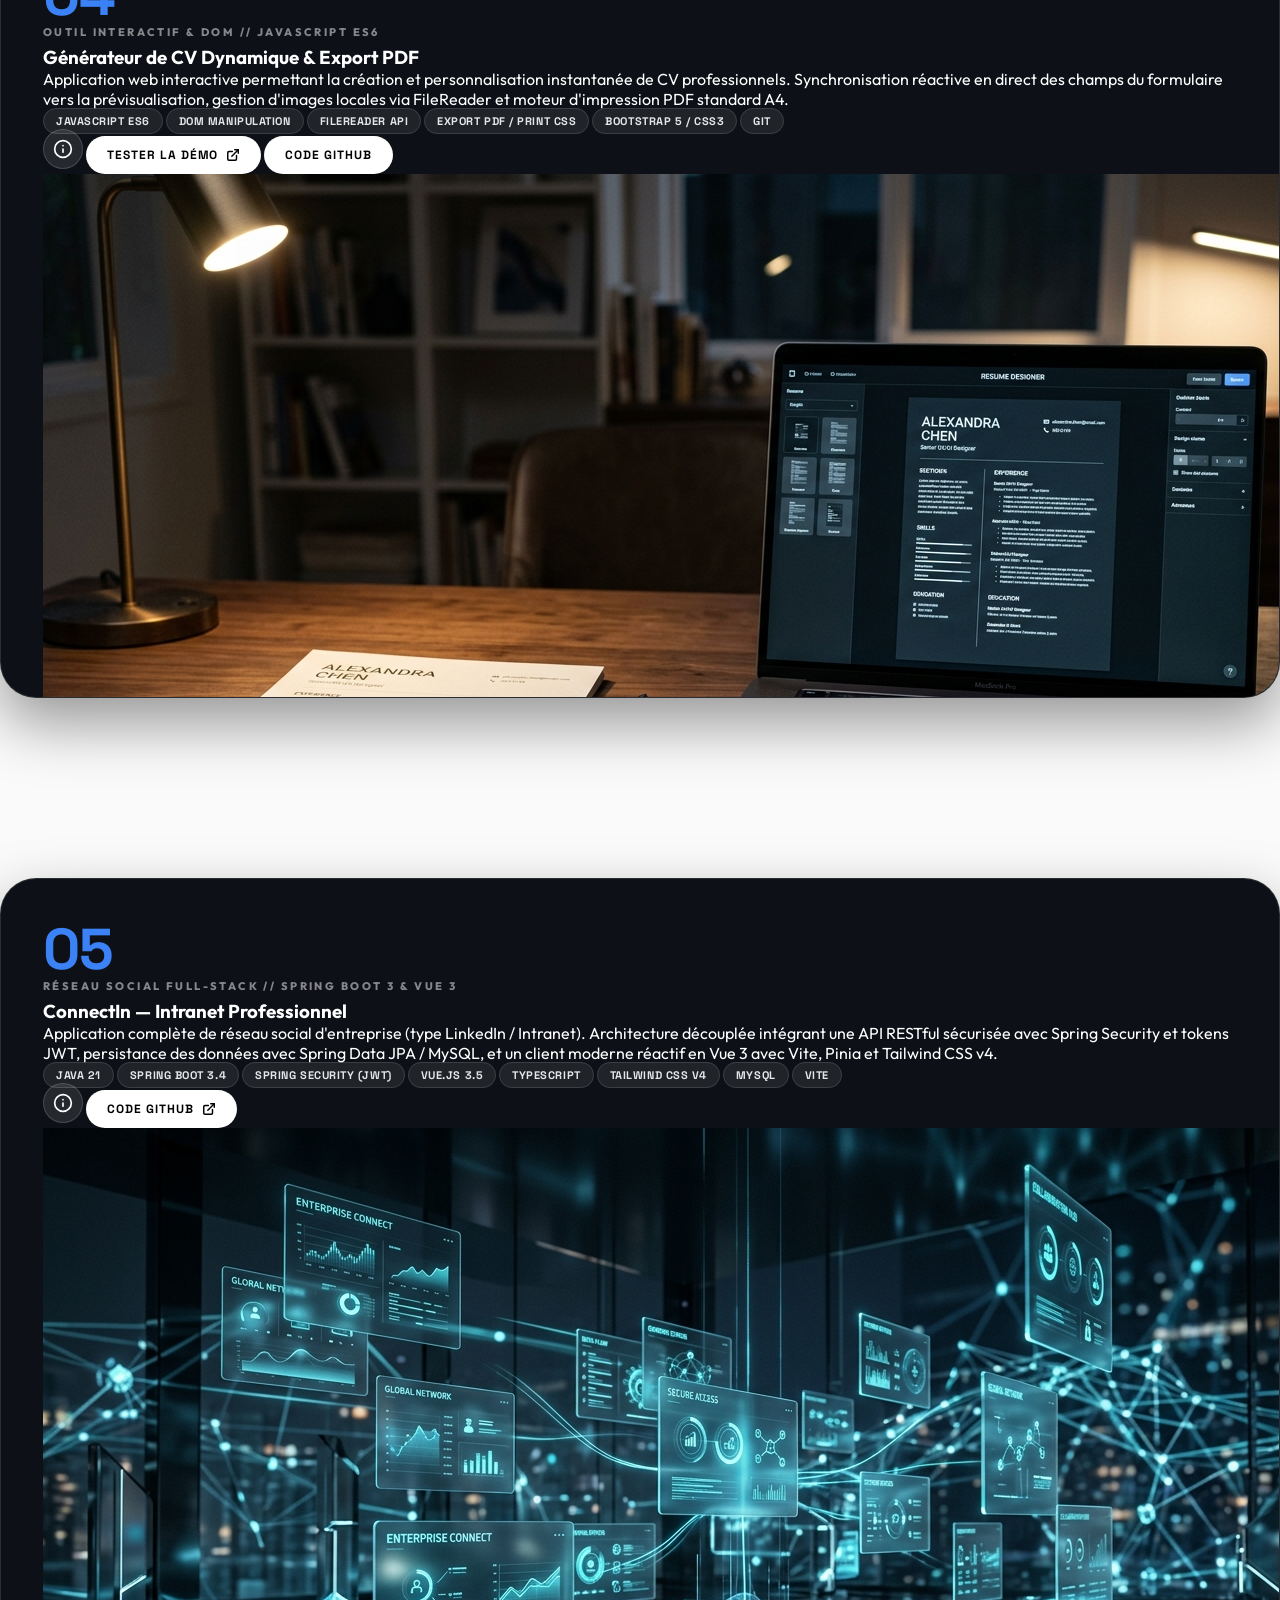
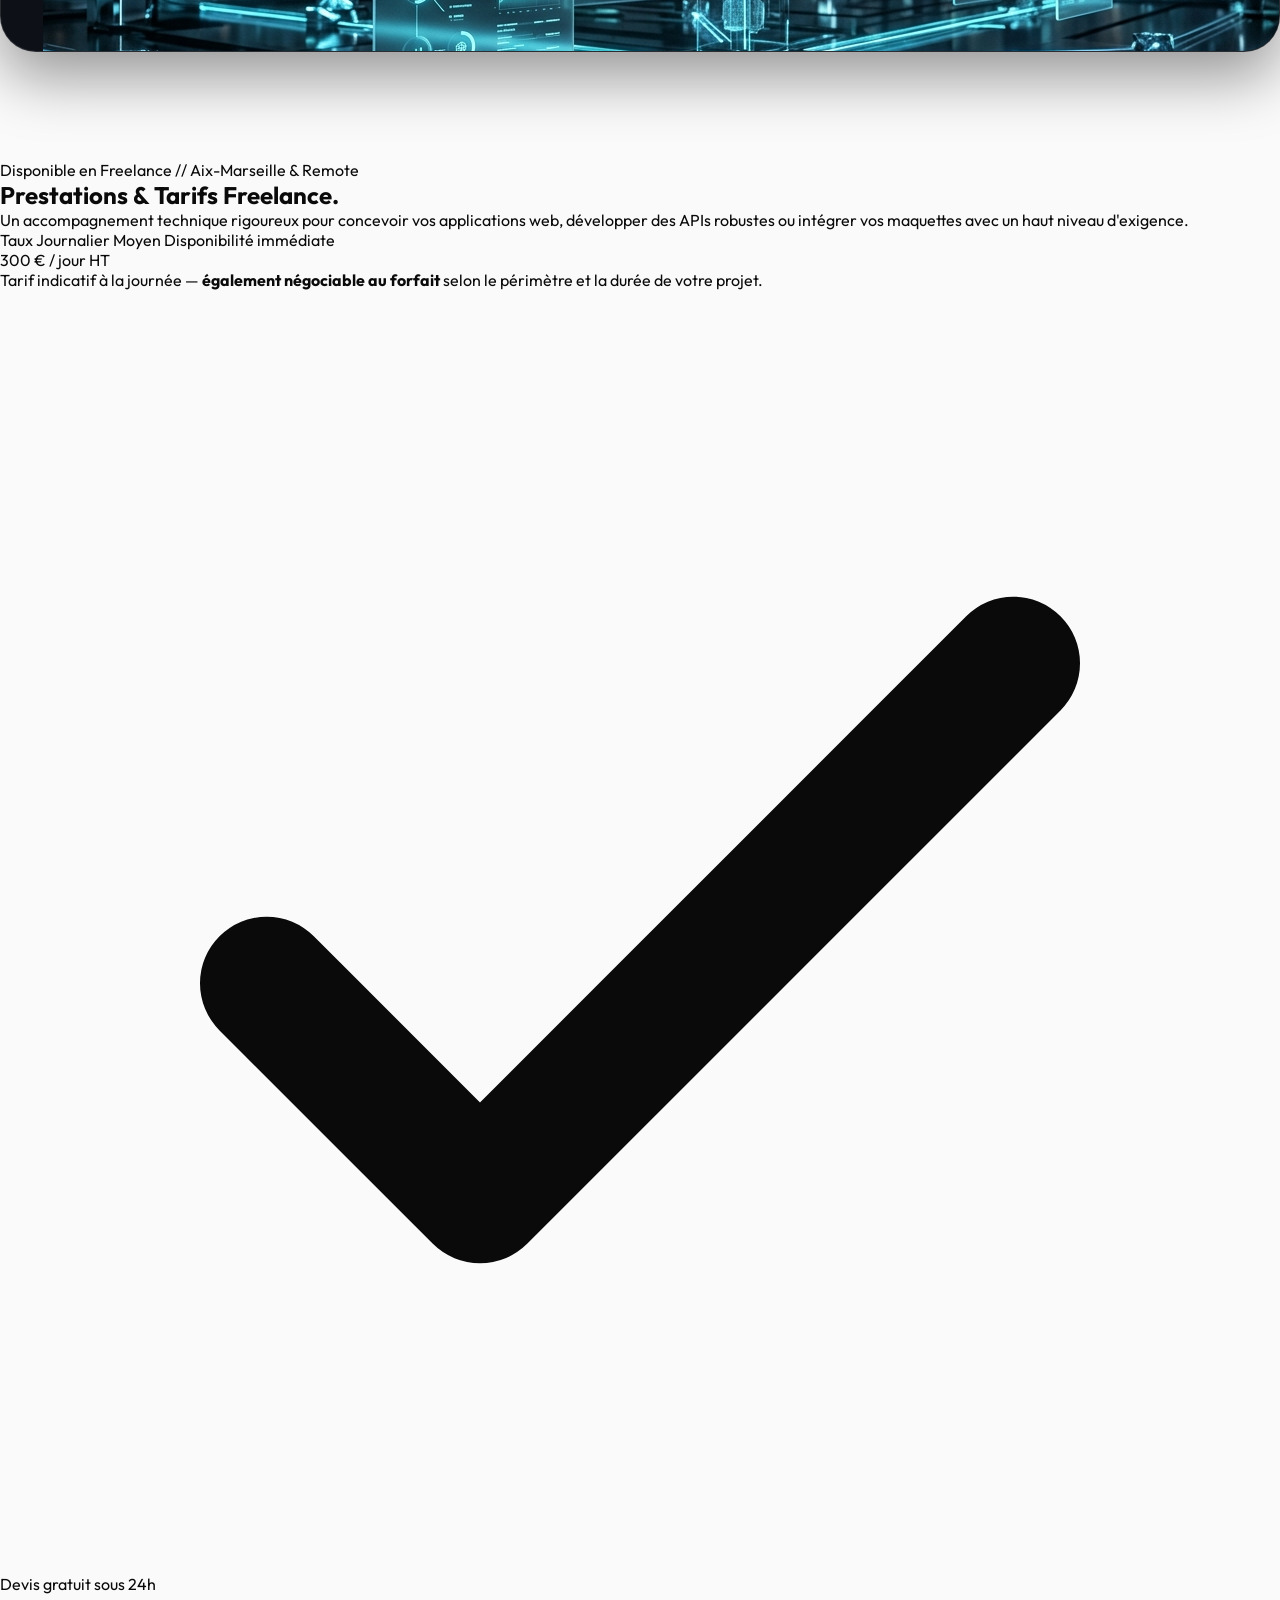
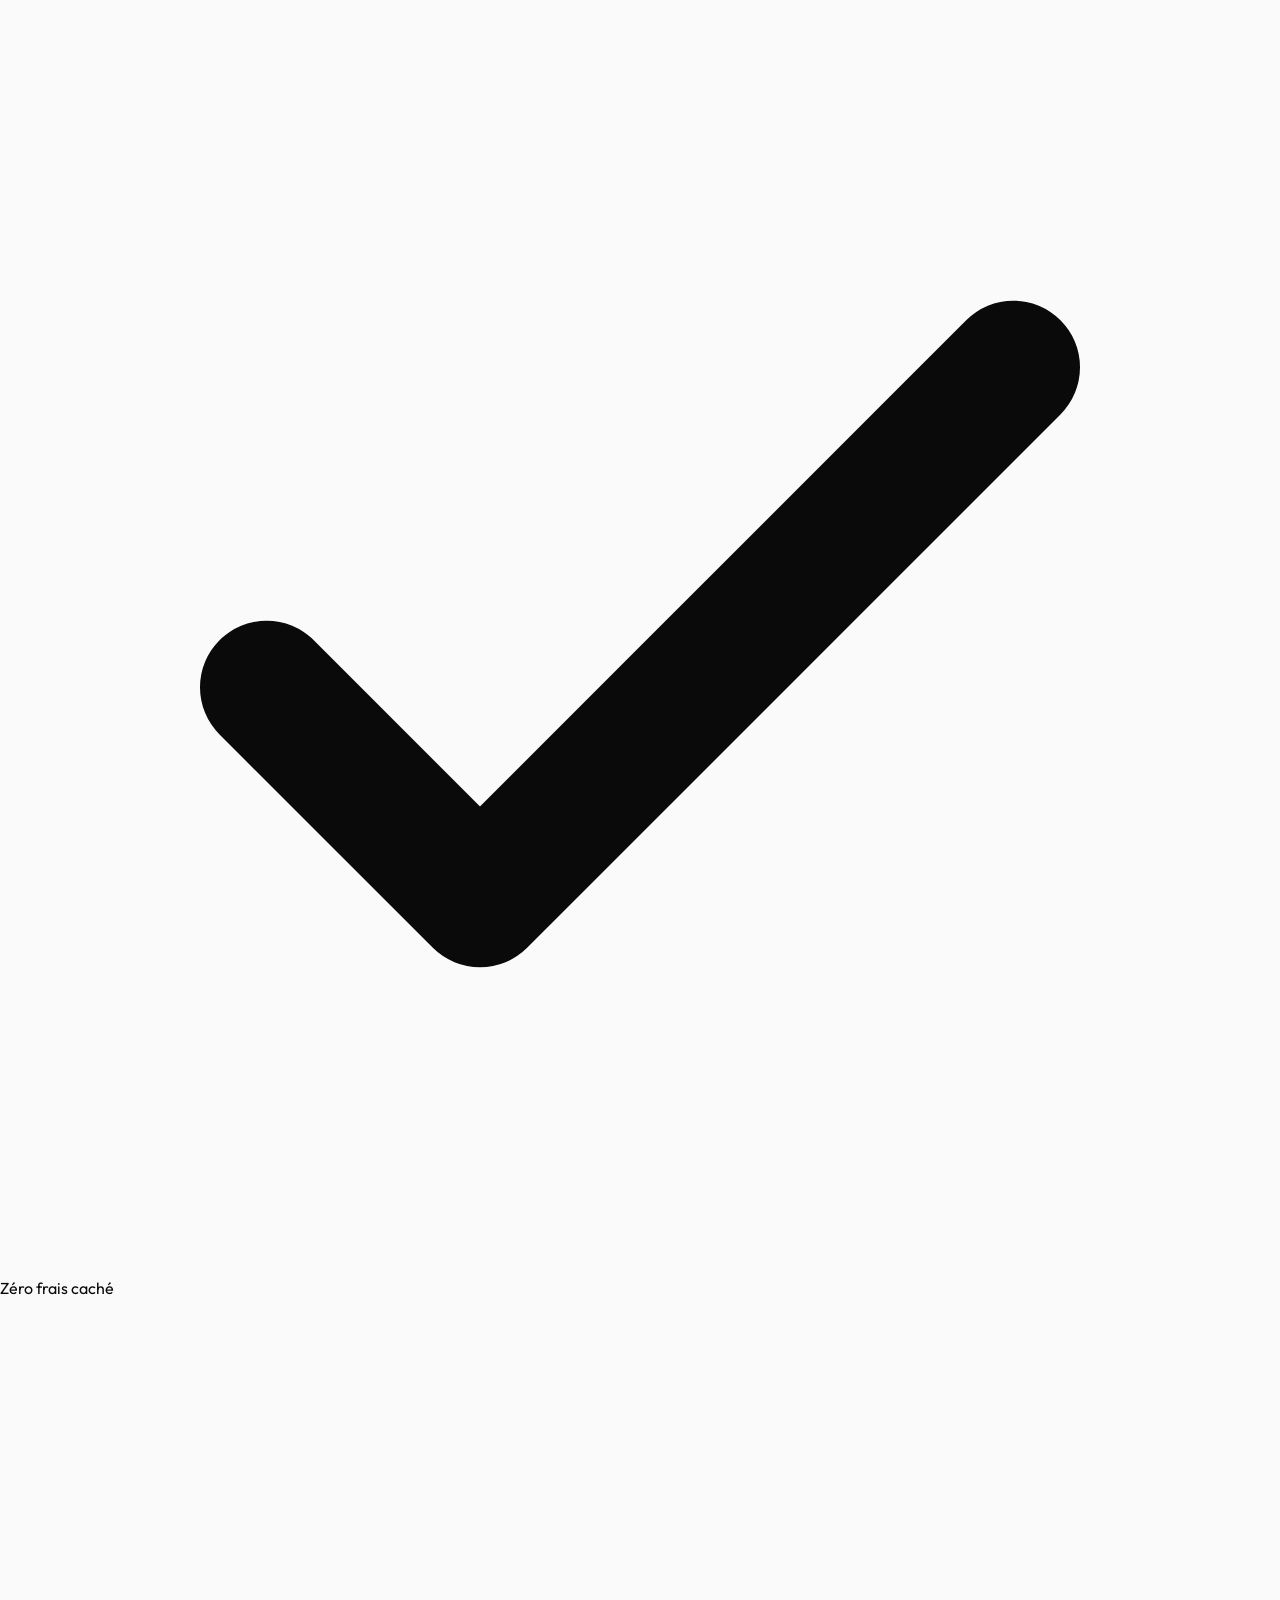
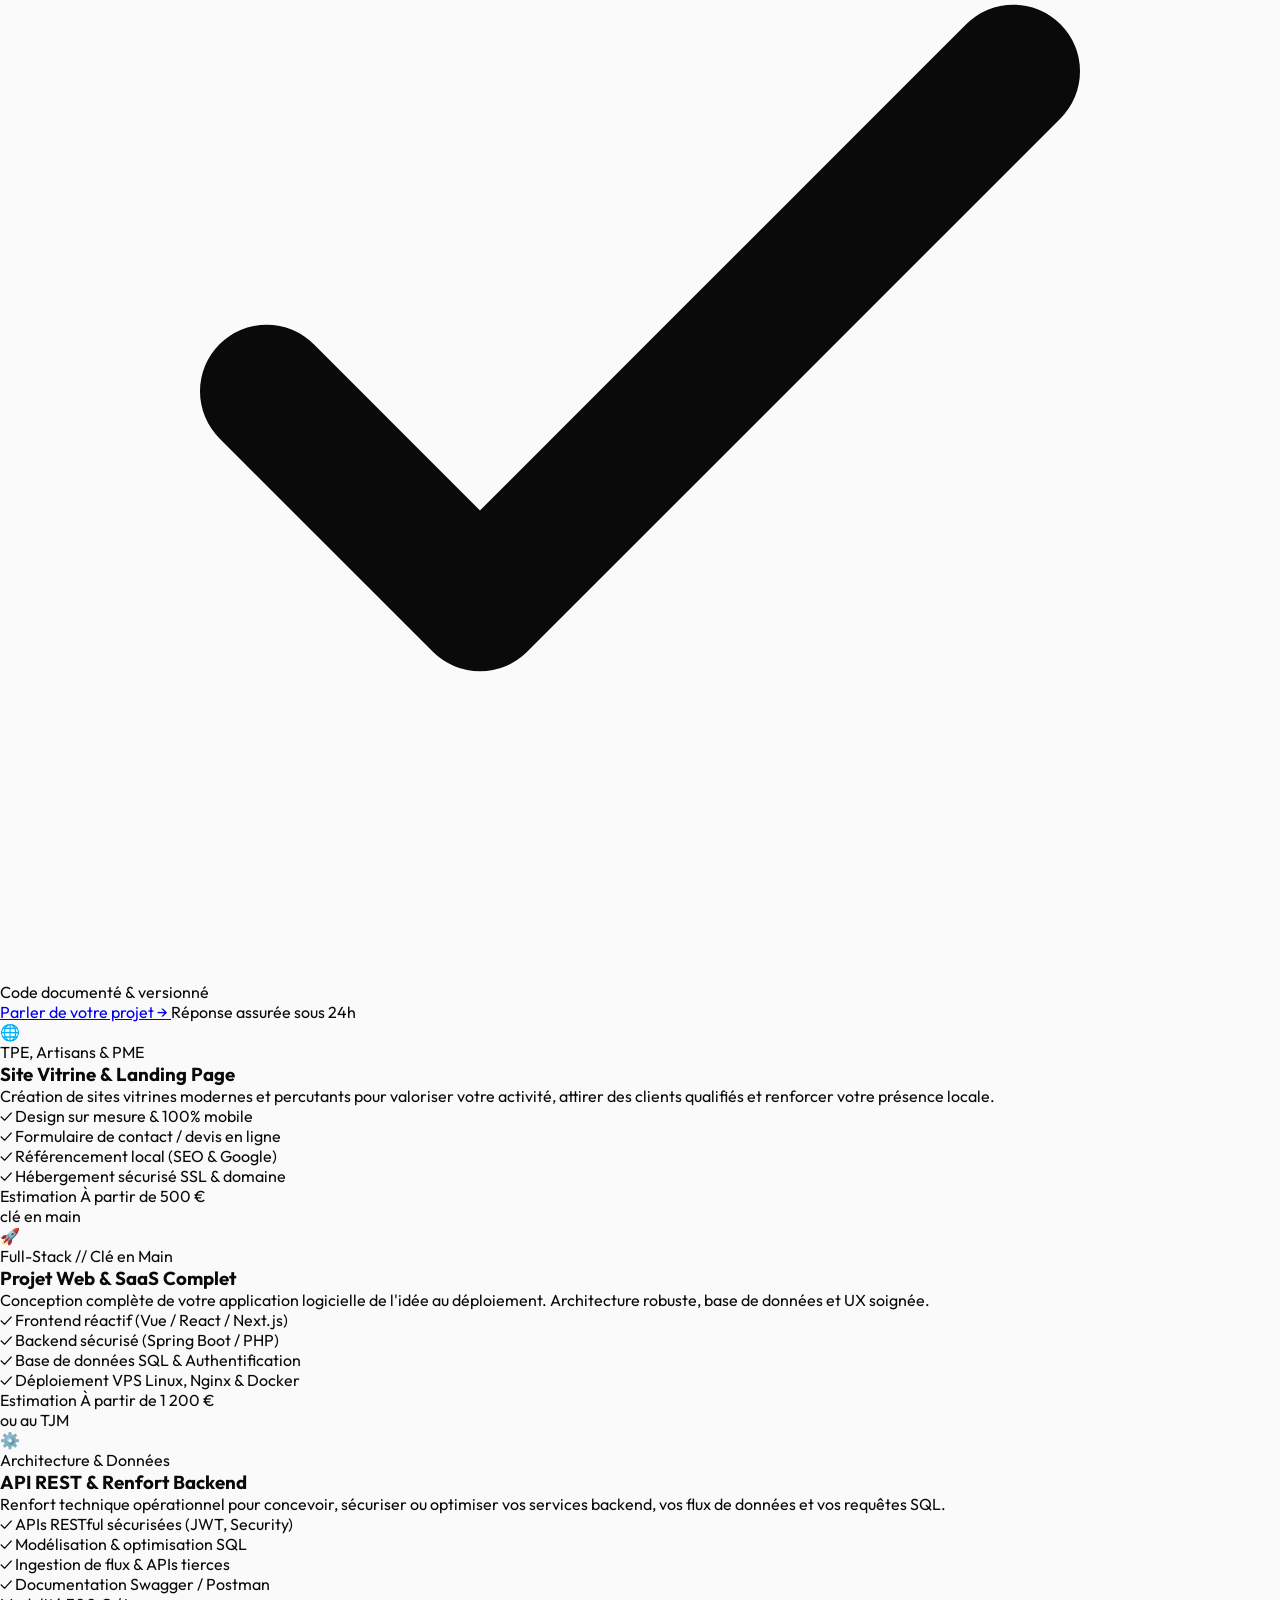
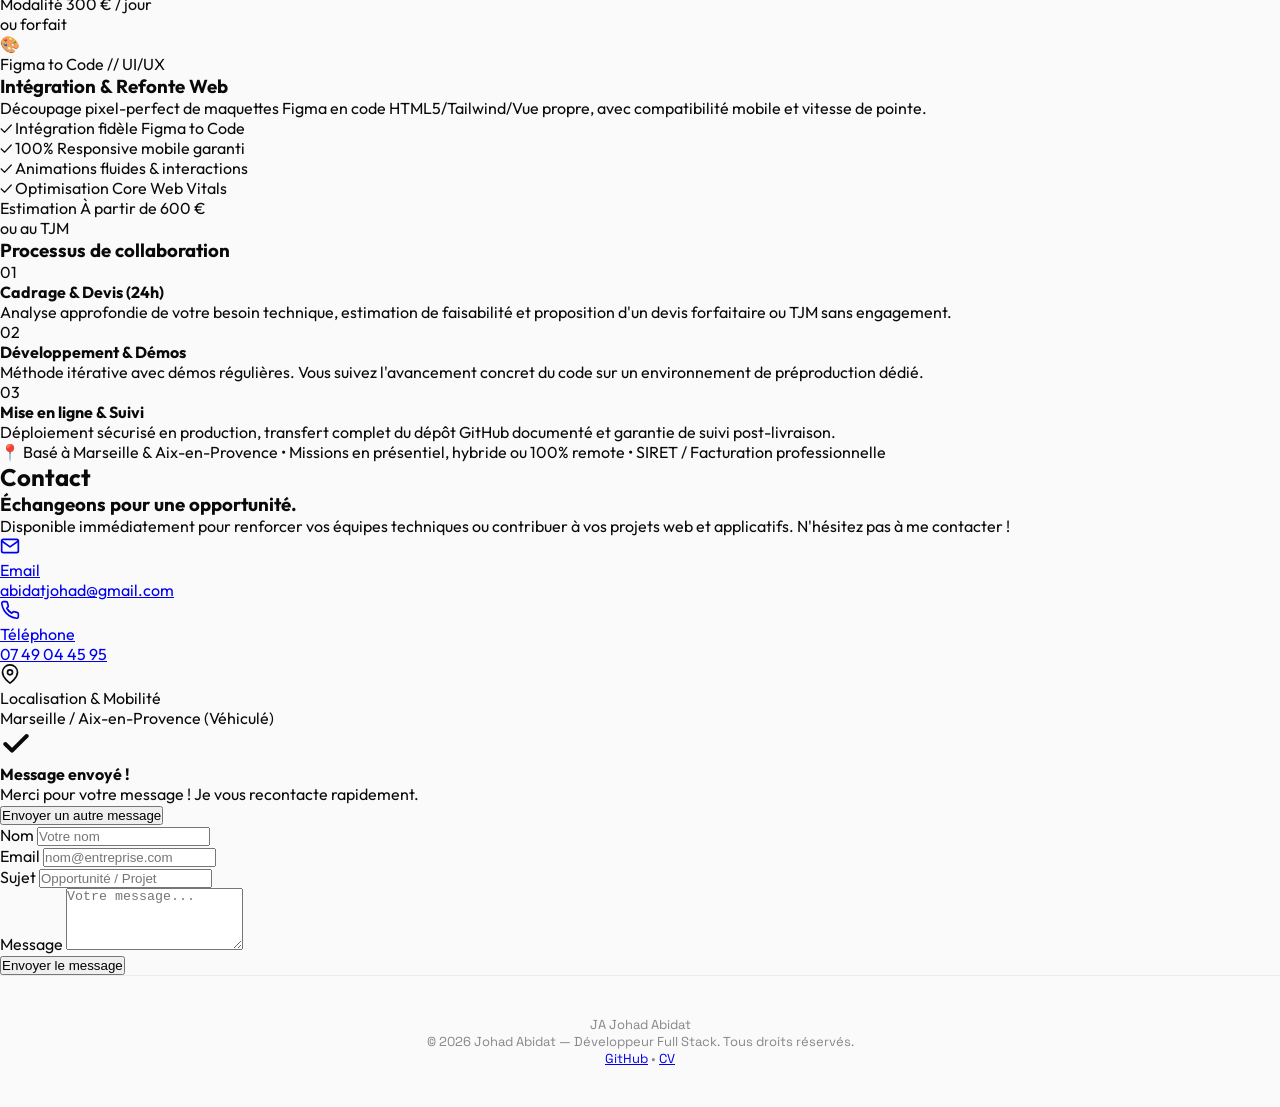
==== commit 636752ad: "feat: add Site Vitrine & Landing Page offer to Freelance services" ====
--- a/index.html
+++ b/index.html
@@ -719,123 +719,162 @@
                     <div class="absolute -right-20 -bottom-20 w-80 h-80 bg-apple-accent/25 rounded-full blur-3xl pointer-events-none"></div>
                 </div>
 
-                <!-- Services Grid (3 Cards) -->
-                <div class="grid grid-cols-1 md:grid-cols-3 gap-8 mb-16">
-
-                    <!-- Service 01: Application & SaaS Clé en Main -->
-                    <div class="p-8 rounded-3xl bg-white border border-black/10 shadow-sm hover:shadow-xl transition-all duration-300 flex flex-col justify-between group">
+                <!-- Services Grid (4 Cards) -->
+                <div class="grid grid-cols-1 md:grid-cols-2 lg:grid-cols-4 gap-6 mb-16">
+
+                    <!-- Service 01: Site Vitrine & Landing Page -->
+                    <div class="p-7 rounded-3xl bg-white border border-black/10 shadow-sm hover:shadow-xl transition-all duration-300 flex flex-col justify-between group">
                         <div>
-                            <div class="w-12 h-12 rounded-2xl bg-blue-500/10 text-apple-accent flex items-center justify-center font-bold text-xl mb-6 group-hover:scale-110 transition-transform">
+                            <div class="w-12 h-12 rounded-2xl bg-amber-500/10 text-amber-600 flex items-center justify-center font-bold text-xl mb-5 group-hover:scale-110 transition-transform">
+                                🌐
+                            </div>
+                            <span class="text-[10px] font-mono font-bold uppercase tracking-wider text-amber-700 bg-amber-50 px-2.5 py-1 rounded-md">
+                                TPE, Artisans &amp; PME
+                            </span>
+                            <h3 class="text-xl font-black mt-3 mb-2.5 text-apple-black">
+                                Site Vitrine &amp; Landing Page
+                            </h3>
+                            <p class="text-apple-grey text-xs leading-relaxed mb-5">
+                                Création de sites vitrines modernes et percutants pour valoriser votre activité, attirer des clients qualifiés et renforcer votre présence locale.
+                            </p>
+                            <ul class="space-y-2 text-xs text-apple-dark-grey font-medium mb-6">
+                                <li class="flex items-center gap-2">
+                                    <span class="text-emerald-500 font-bold">✓</span> Design sur mesure &amp; 100% mobile
+                                </li>
+                                <li class="flex items-center gap-2">
+                                    <span class="text-emerald-500 font-bold">✓</span> Formulaire de contact / devis en ligne
+                                </li>
+                                <li class="flex items-center gap-2">
+                                    <span class="text-emerald-500 font-bold">✓</span> Référencement local (SEO &amp; Google)
+                                </li>
+                                <li class="flex items-center gap-2">
+                                    <span class="text-emerald-500 font-bold">✓</span> Hébergement sécurisé SSL &amp; domaine
+                                </li>
+                            </ul>
+                        </div>
+                        <div class="pt-5 border-t border-black/5 flex items-center justify-between">
+                            <div>
+                                <span class="text-[10px] uppercase font-mono text-apple-grey block">Estimation</span>
+                                <span class="text-base font-black text-apple-black">À partir de 500 €</span>
+                            </div>
+                            <span class="text-[10px] font-mono font-bold text-apple-grey">clé en main</span>
+                        </div>
+                    </div>
+
+                    <!-- Service 02: Application & SaaS Clé en Main -->
+                    <div class="p-7 rounded-3xl bg-white border border-black/10 shadow-sm hover:shadow-xl transition-all duration-300 flex flex-col justify-between group">
+                        <div>
+                            <div class="w-12 h-12 rounded-2xl bg-blue-500/10 text-apple-accent flex items-center justify-center font-bold text-xl mb-5 group-hover:scale-110 transition-transform">
                                 🚀
                             </div>
-                            <span class="text-[11px] font-mono font-bold uppercase tracking-wider text-apple-accent bg-blue-50 px-2.5 py-1 rounded-md">
+                            <span class="text-[10px] font-mono font-bold uppercase tracking-wider text-apple-accent bg-blue-50 px-2.5 py-1 rounded-md">
                                 Full-Stack // Clé en Main
                             </span>
-                            <h3 class="text-xl sm:text-2xl font-black mt-3 mb-3 text-apple-black">
+                            <h3 class="text-xl font-black mt-3 mb-2.5 text-apple-black">
                                 Projet Web &amp; SaaS Complet
                             </h3>
-                            <p class="text-apple-grey text-sm leading-relaxed mb-6">
-                                Conception complète de votre application de l'idée au déploiement. Architecture robuste, interfaces modernes et expérience utilisateur soignée.
-                            </p>
-                            <ul class="space-y-2.5 text-xs text-apple-dark-grey font-medium mb-8">
-                                <li class="flex items-center gap-2">
-                                    <span class="text-emerald-500 font-bold">✓</span> Frontend réactif (Vue.js 3 / React / Next.js)
-                                </li>
-                                <li class="flex items-center gap-2">
-                                    <span class="text-emerald-500 font-bold">✓</span> Backend sécurisé (Java Spring Boot ou PHP)
-                                </li>
-                                <li class="flex items-center gap-2">
-                                    <span class="text-emerald-500 font-bold">✓</span> Modélisation de base de données SQL
-                                </li>
-                                <li class="flex items-center gap-2">
-                                    <span class="text-emerald-500 font-bold">✓</span> Déploiement VPS Linux, Nginx, SSL &amp; Docker
+                            <p class="text-apple-grey text-xs leading-relaxed mb-5">
+                                Conception complète de votre application logicielle de l'idée au déploiement. Architecture robuste, base de données et UX soignée.
+                            </p>
+                            <ul class="space-y-2 text-xs text-apple-dark-grey font-medium mb-6">
+                                <li class="flex items-center gap-2">
+                                    <span class="text-emerald-500 font-bold">✓</span> Frontend réactif (Vue / React / Next.js)
+                                </li>
+                                <li class="flex items-center gap-2">
+                                    <span class="text-emerald-500 font-bold">✓</span> Backend sécurisé (Spring Boot / PHP)
+                                </li>
+                                <li class="flex items-center gap-2">
+                                    <span class="text-emerald-500 font-bold">✓</span> Base de données SQL &amp; Authentification
+                                </li>
+                                <li class="flex items-center gap-2">
+                                    <span class="text-emerald-500 font-bold">✓</span> Déploiement VPS Linux, Nginx &amp; Docker
                                 </li>
                             </ul>
                         </div>
-                        <div class="pt-6 border-t border-black/5 flex items-center justify-between">
+                        <div class="pt-5 border-t border-black/5 flex items-center justify-between">
                             <div>
                                 <span class="text-[10px] uppercase font-mono text-apple-grey block">Estimation</span>
                                 <span class="text-base font-black text-apple-black">À partir de 1 200 €</span>
                             </div>
-                            <span class="text-[11px] font-mono font-bold text-apple-grey">ou au TJM</span>
-                        </div>
-                    </div>
-
-                    <!-- Service 02: Architecture & API Backend -->
-                    <div class="p-8 rounded-3xl bg-white border border-black/10 shadow-sm hover:shadow-xl transition-all duration-300 flex flex-col justify-between group">
+                            <span class="text-[10px] font-mono font-bold text-apple-grey">ou au TJM</span>
+                        </div>
+                    </div>
+
+                    <!-- Service 03: Architecture & API Backend -->
+                    <div class="p-7 rounded-3xl bg-white border border-black/10 shadow-sm hover:shadow-xl transition-all duration-300 flex flex-col justify-between group">
                         <div>
-                            <div class="w-12 h-12 rounded-2xl bg-emerald-500/10 text-emerald-600 flex items-center justify-center font-bold text-xl mb-6 group-hover:scale-110 transition-transform">
+                            <div class="w-12 h-12 rounded-2xl bg-emerald-500/10 text-emerald-600 flex items-center justify-center font-bold text-xl mb-5 group-hover:scale-110 transition-transform">
                                 ⚙️
                             </div>
-                            <span class="text-[11px] font-mono font-bold uppercase tracking-wider text-emerald-600 bg-emerald-50 px-2.5 py-1 rounded-md">
+                            <span class="text-[10px] font-mono font-bold uppercase tracking-wider text-emerald-600 bg-emerald-50 px-2.5 py-1 rounded-md">
                                 Architecture &amp; Données
                             </span>
-                            <h3 class="text-xl sm:text-2xl font-black mt-3 mb-3 text-apple-black">
+                            <h3 class="text-xl font-black mt-3 mb-2.5 text-apple-black">
                                 API REST &amp; Renfort Backend
                             </h3>
-                            <p class="text-apple-grey text-sm leading-relaxed mb-6">
-                                Renfort technique opérationnel pour concevoir, sécuriser ou optimiser vos services backend, vos flux de données et vos bases relationnelles.
-                            </p>
-                            <ul class="space-y-2.5 text-xs text-apple-dark-grey font-medium mb-8">
-                                <li class="flex items-center gap-2">
-                                    <span class="text-emerald-500 font-bold">✓</span> APIs RESTful sécurisées (Spring Security, JWT)
-                                </li>
-                                <li class="flex items-center gap-2">
-                                    <span class="text-emerald-500 font-bold">✓</span> Modélisation &amp; optimisation SQL complexes
-                                </li>
-                                <li class="flex items-center gap-2">
-                                    <span class="text-emerald-500 font-bold">✓</span> Ingestion de flux, webhooks &amp; APIs tierces
-                                </li>
-                                <li class="flex items-center gap-2">
-                                    <span class="text-emerald-500 font-bold">✓</span> Documentation OpenAPI / Swagger / Postman
+                            <p class="text-apple-grey text-xs leading-relaxed mb-5">
+                                Renfort technique opérationnel pour concevoir, sécuriser ou optimiser vos services backend, vos flux de données et vos requêtes SQL.
+                            </p>
+                            <ul class="space-y-2 text-xs text-apple-dark-grey font-medium mb-6">
+                                <li class="flex items-center gap-2">
+                                    <span class="text-emerald-500 font-bold">✓</span> APIs RESTful sécurisées (JWT, Security)
+                                </li>
+                                <li class="flex items-center gap-2">
+                                    <span class="text-emerald-500 font-bold">✓</span> Modélisation &amp; optimisation SQL
+                                </li>
+                                <li class="flex items-center gap-2">
+                                    <span class="text-emerald-500 font-bold">✓</span> Ingestion de flux &amp; APIs tierces
+                                </li>
+                                <li class="flex items-center gap-2">
+                                    <span class="text-emerald-500 font-bold">✓</span> Documentation Swagger / Postman
                                 </li>
                             </ul>
                         </div>
-                        <div class="pt-6 border-t border-black/5 flex items-center justify-between">
+                        <div class="pt-5 border-t border-black/5 flex items-center justify-between">
                             <div>
                                 <span class="text-[10px] uppercase font-mono text-apple-grey block">Modalité</span>
                                 <span class="text-base font-black text-apple-black">300 € / jour</span>
                             </div>
-                            <span class="text-[11px] font-mono font-bold text-apple-grey">ou forfait</span>
-                        </div>
-                    </div>
-
-                    <!-- Service 03: Intégration Web & Figma to Code -->
-                    <div class="p-8 rounded-3xl bg-white border border-black/10 shadow-sm hover:shadow-xl transition-all duration-300 flex flex-col justify-between group">
+                            <span class="text-[10px] font-mono font-bold text-apple-grey">ou forfait</span>
+                        </div>
+                    </div>
+
+                    <!-- Service 04: Intégration Web & Figma to Code -->
+                    <div class="p-7 rounded-3xl bg-white border border-black/10 shadow-sm hover:shadow-xl transition-all duration-300 flex flex-col justify-between group">
                         <div>
-                            <div class="w-12 h-12 rounded-2xl bg-purple-500/10 text-purple-600 flex items-center justify-center font-bold text-xl mb-6 group-hover:scale-110 transition-transform">
+                            <div class="w-12 h-12 rounded-2xl bg-purple-500/10 text-purple-600 flex items-center justify-center font-bold text-xl mb-5 group-hover:scale-110 transition-transform">
                                 🎨
                             </div>
-                            <span class="text-[11px] font-mono font-bold uppercase tracking-wider text-purple-600 bg-purple-50 px-2.5 py-1 rounded-md">
+                            <span class="text-[10px] font-mono font-bold uppercase tracking-wider text-purple-600 bg-purple-50 px-2.5 py-1 rounded-md">
                                 Figma to Code // UI/UX
                             </span>
-                            <h3 class="text-xl sm:text-2xl font-black mt-3 mb-3 text-apple-black">
-                                Intégration Web &amp; Refonte
+                            <h3 class="text-xl font-black mt-3 mb-2.5 text-apple-black">
+                                Intégration &amp; Refonte Web
                             </h3>
-                            <p class="text-apple-grey text-sm leading-relaxed mb-6">
-                                Découpage pixel-perfect de vos maquettes Figma en code HTML5/Tailwind/Vue propre, avec une compatibilité mobile et des performances optimales.
-                            </p>
-                            <ul class="space-y-2.5 text-xs text-apple-dark-grey font-medium mb-8">
+                            <p class="text-apple-grey text-xs leading-relaxed mb-5">
+                                Découpage pixel-perfect de maquettes Figma en code HTML5/Tailwind/Vue propre, avec compatibilité mobile et vitesse de pointe.
+                            </p>
+                            <ul class="space-y-2 text-xs text-apple-dark-grey font-medium mb-6">
                                 <li class="flex items-center gap-2">
                                     <span class="text-emerald-500 font-bold">✓</span> Intégration fidèle Figma to Code
                                 </li>
                                 <li class="flex items-center gap-2">
-                                    <span class="text-emerald-500 font-bold">✓</span> 100% Responsive mobile-first garanti
-                                </li>
-                                <li class="flex items-center gap-2">
-                                    <span class="text-emerald-500 font-bold">✓</span> Micro-interactions &amp; fluidité visuelle
-                                </li>
-                                <li class="flex items-center gap-2">
-                                    <span class="text-emerald-500 font-bold">✓</span> Optimisation Core Web Vitals &amp; SEO
+                                    <span class="text-emerald-500 font-bold">✓</span> 100% Responsive mobile garanti
+                                </li>
+                                <li class="flex items-center gap-2">
+                                    <span class="text-emerald-500 font-bold">✓</span> Animations fluides &amp; interactions
+                                </li>
+                                <li class="flex items-center gap-2">
+                                    <span class="text-emerald-500 font-bold">✓</span> Optimisation Core Web Vitals
                                 </li>
                             </ul>
                         </div>
-                        <div class="pt-6 border-t border-black/5 flex items-center justify-between">
+                        <div class="pt-5 border-t border-black/5 flex items-center justify-between">
                             <div>
                                 <span class="text-[10px] uppercase font-mono text-apple-grey block">Estimation</span>
                                 <span class="text-base font-black text-apple-black">À partir de 600 €</span>
                             </div>
-                            <span class="text-[11px] font-mono font-bold text-apple-grey">ou au TJM</span>
+                            <span class="text-[10px] font-mono font-bold text-apple-grey">ou au TJM</span>
                         </div>
                     </div>
 
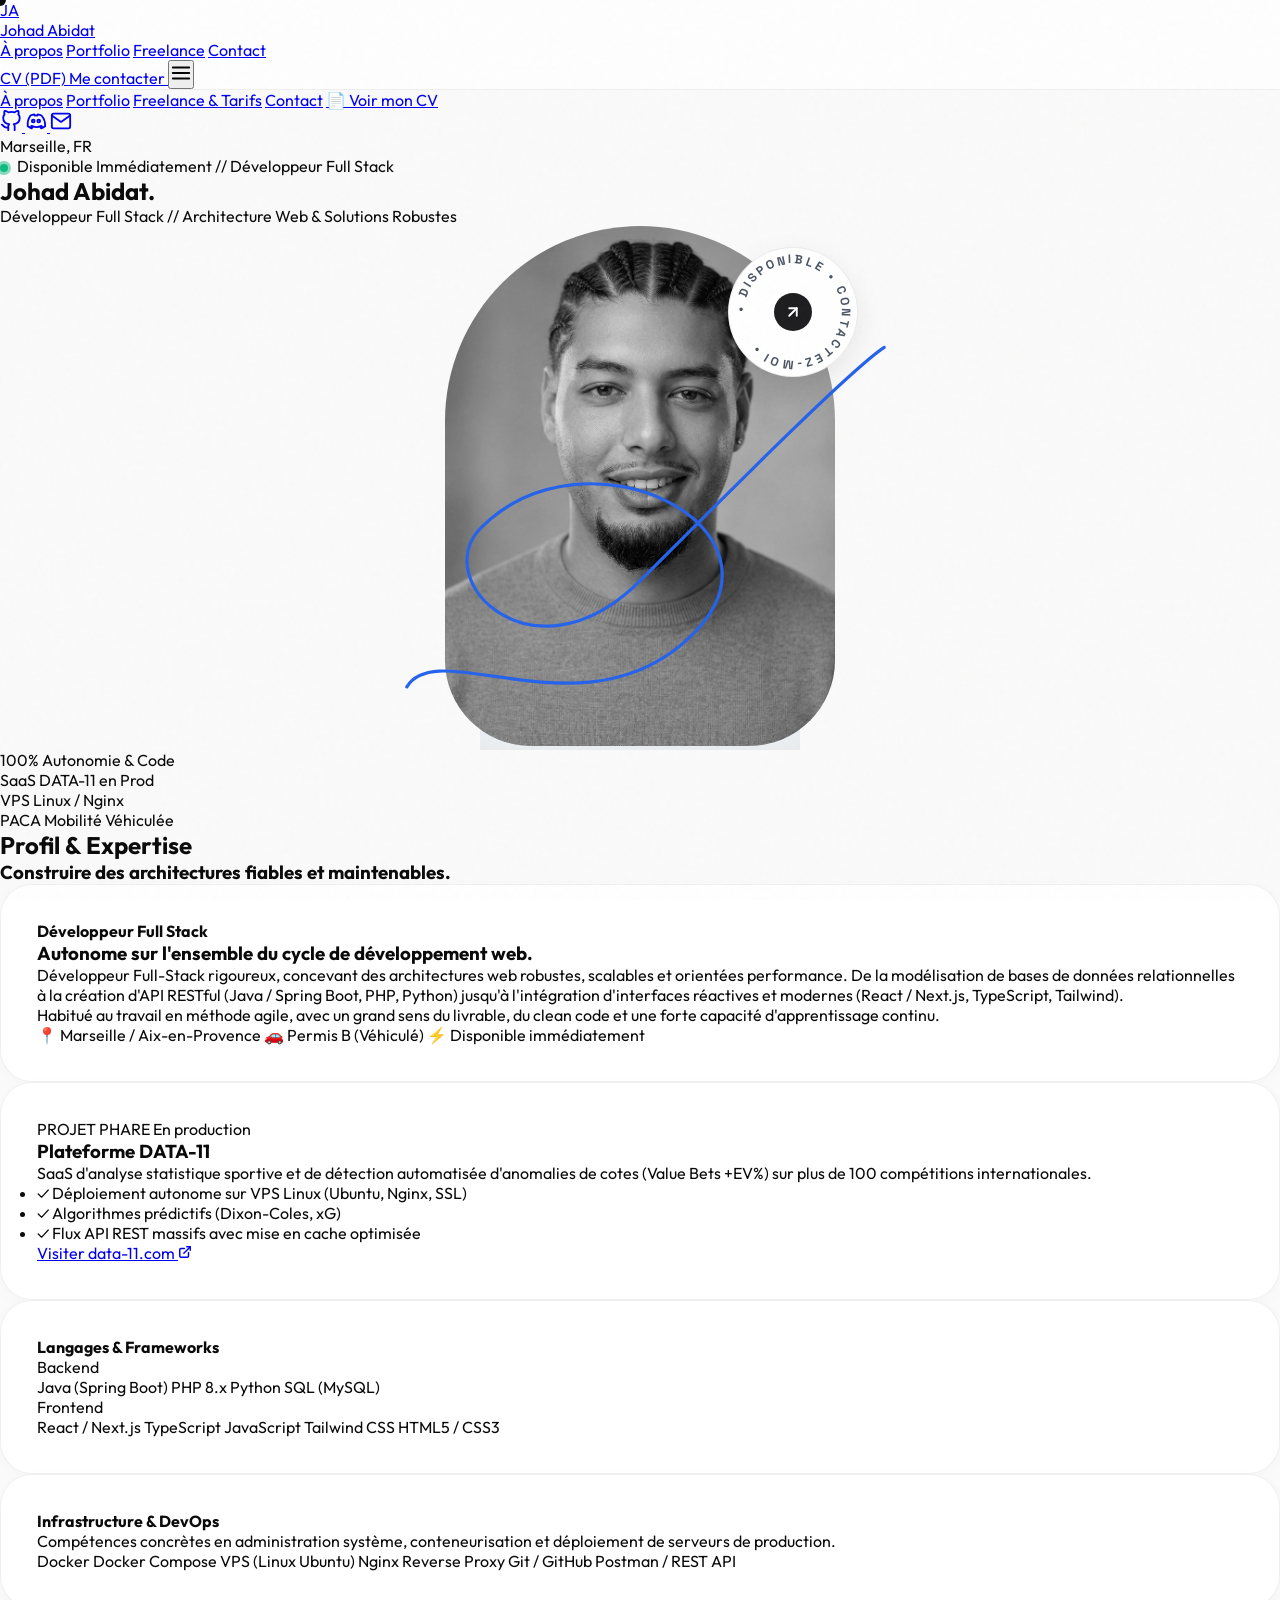
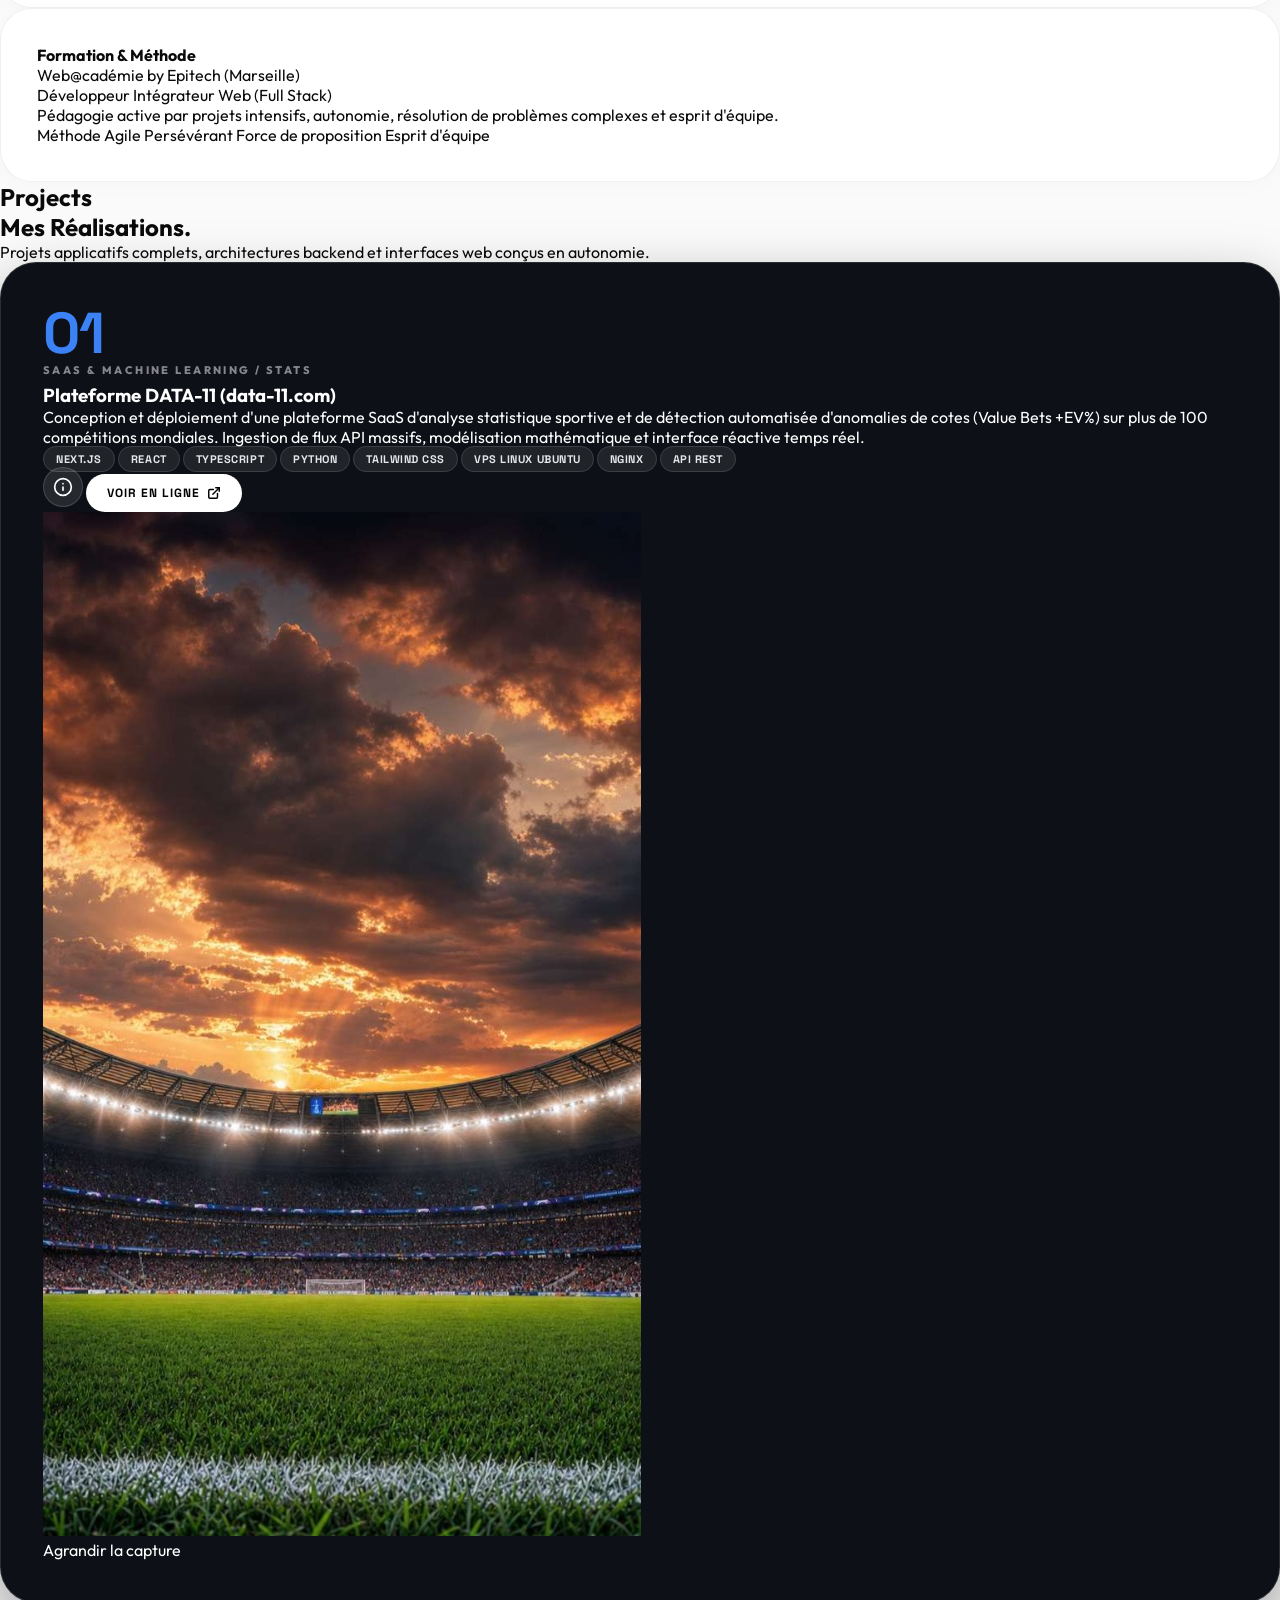
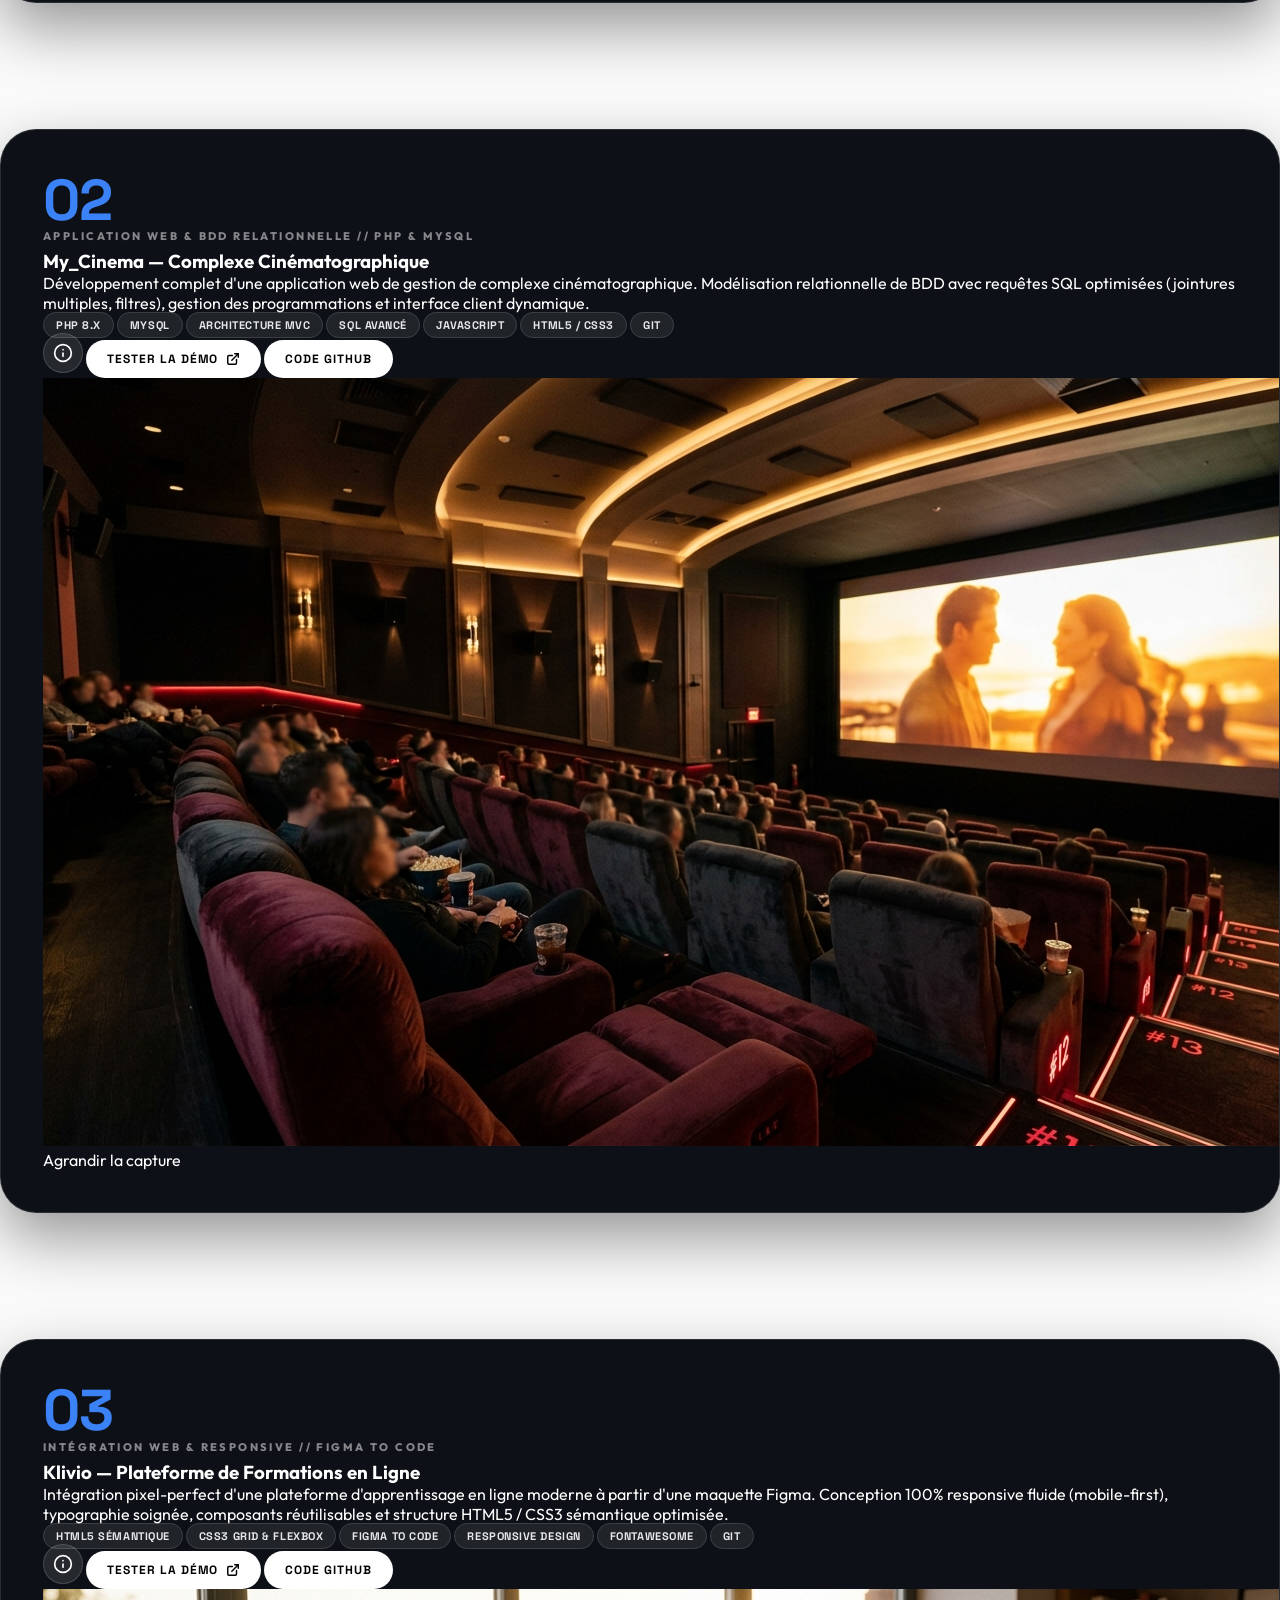
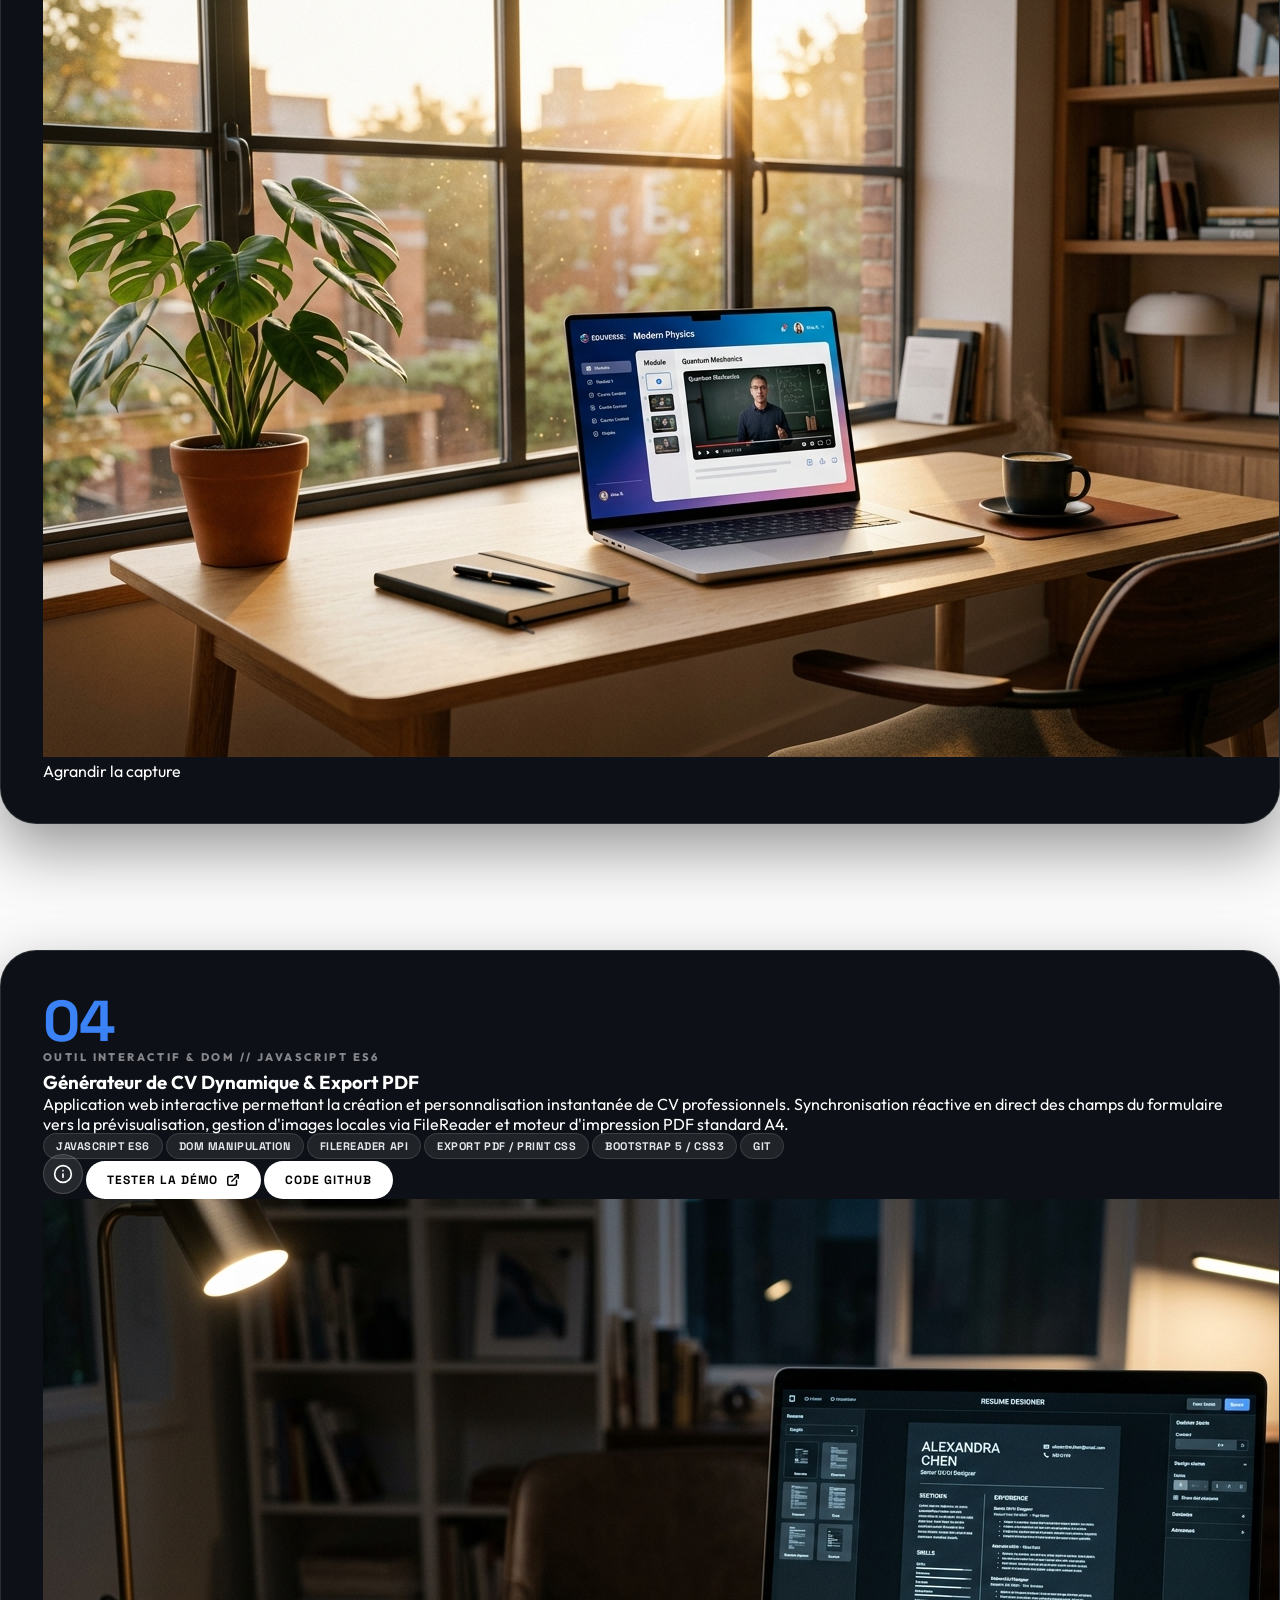
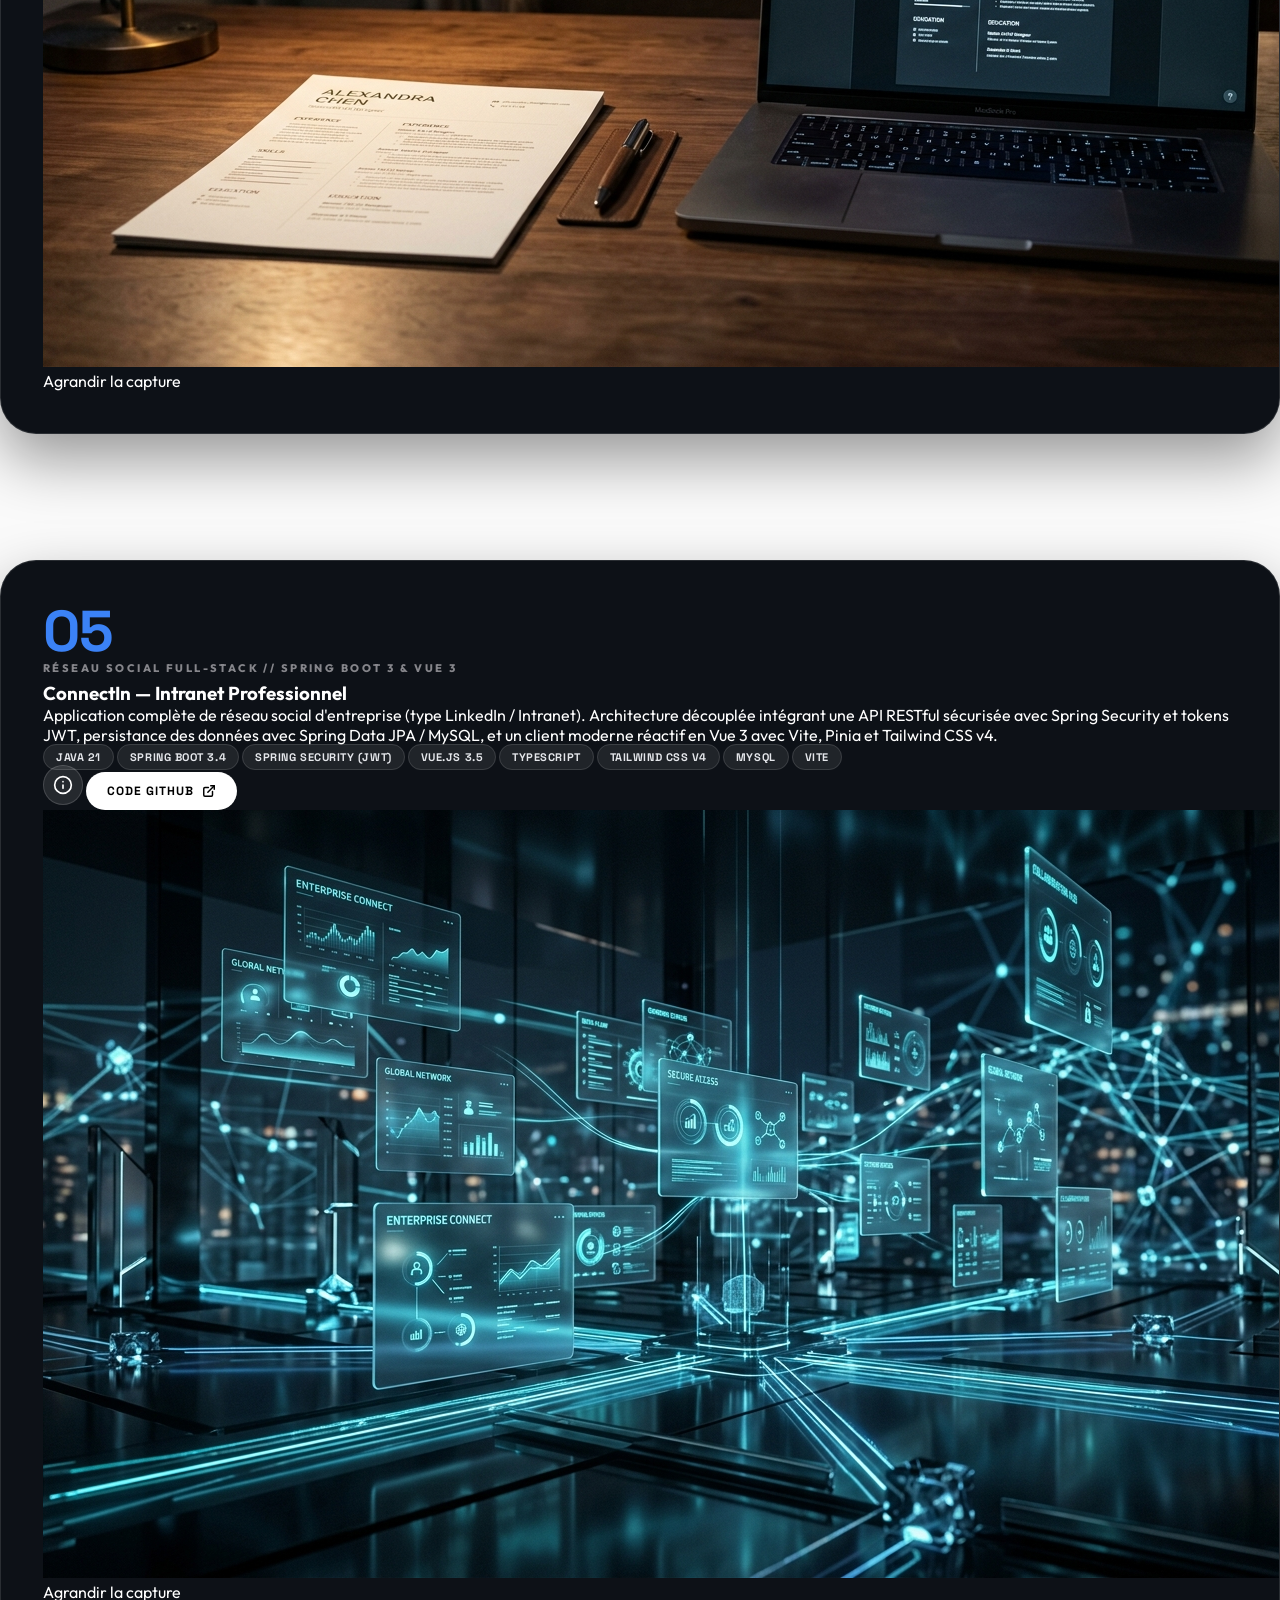
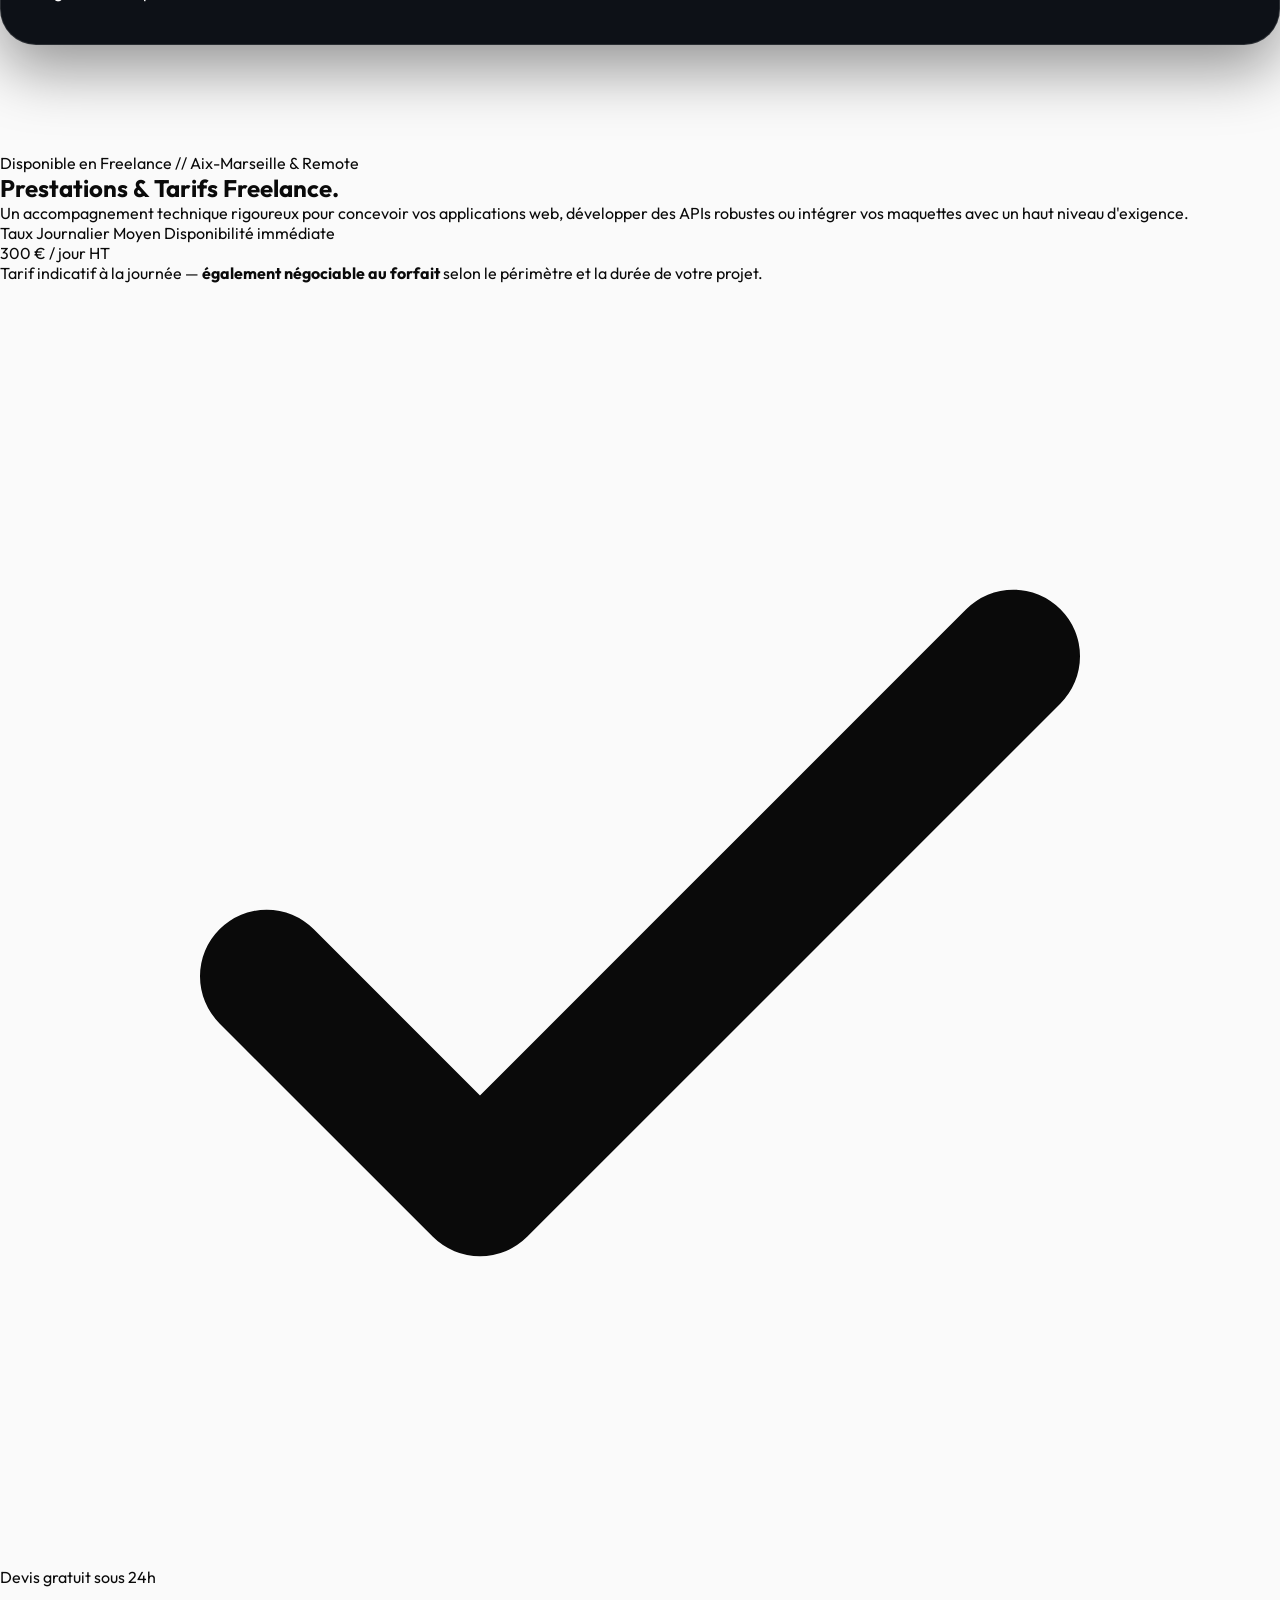
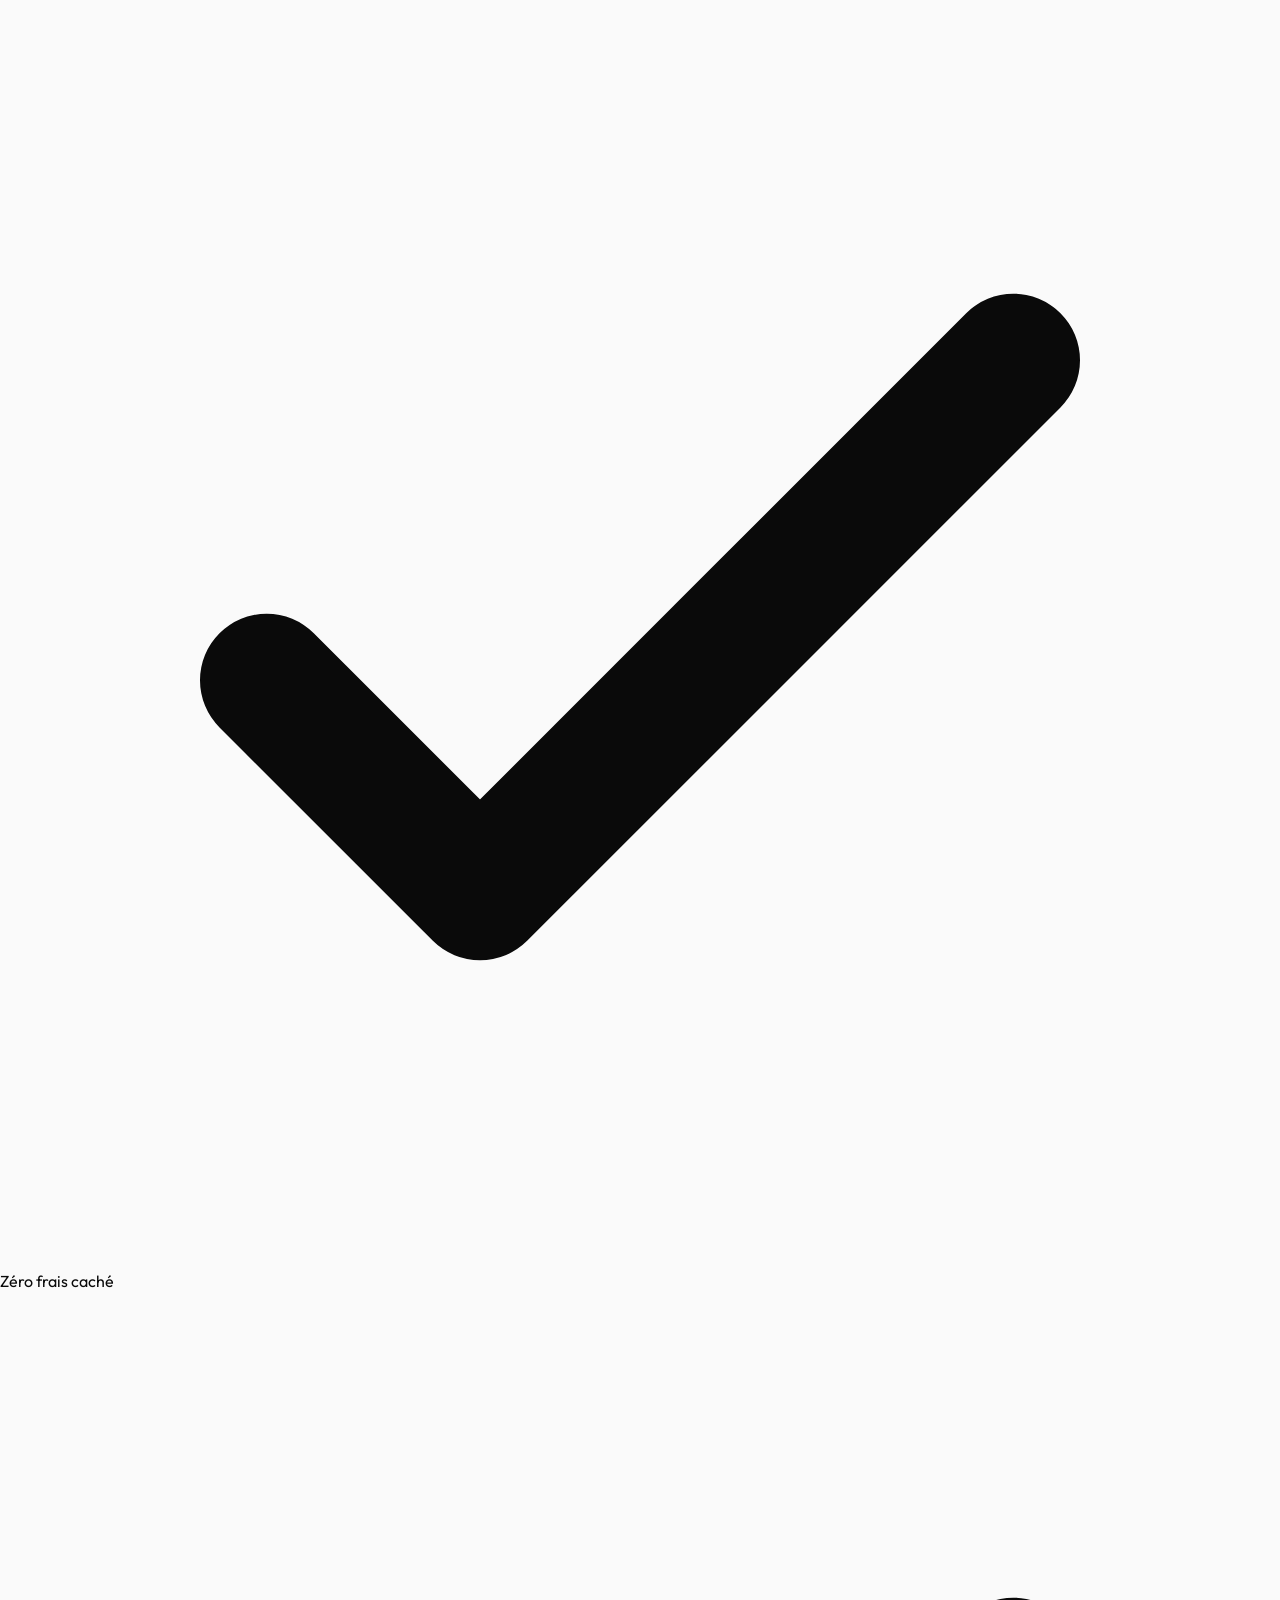
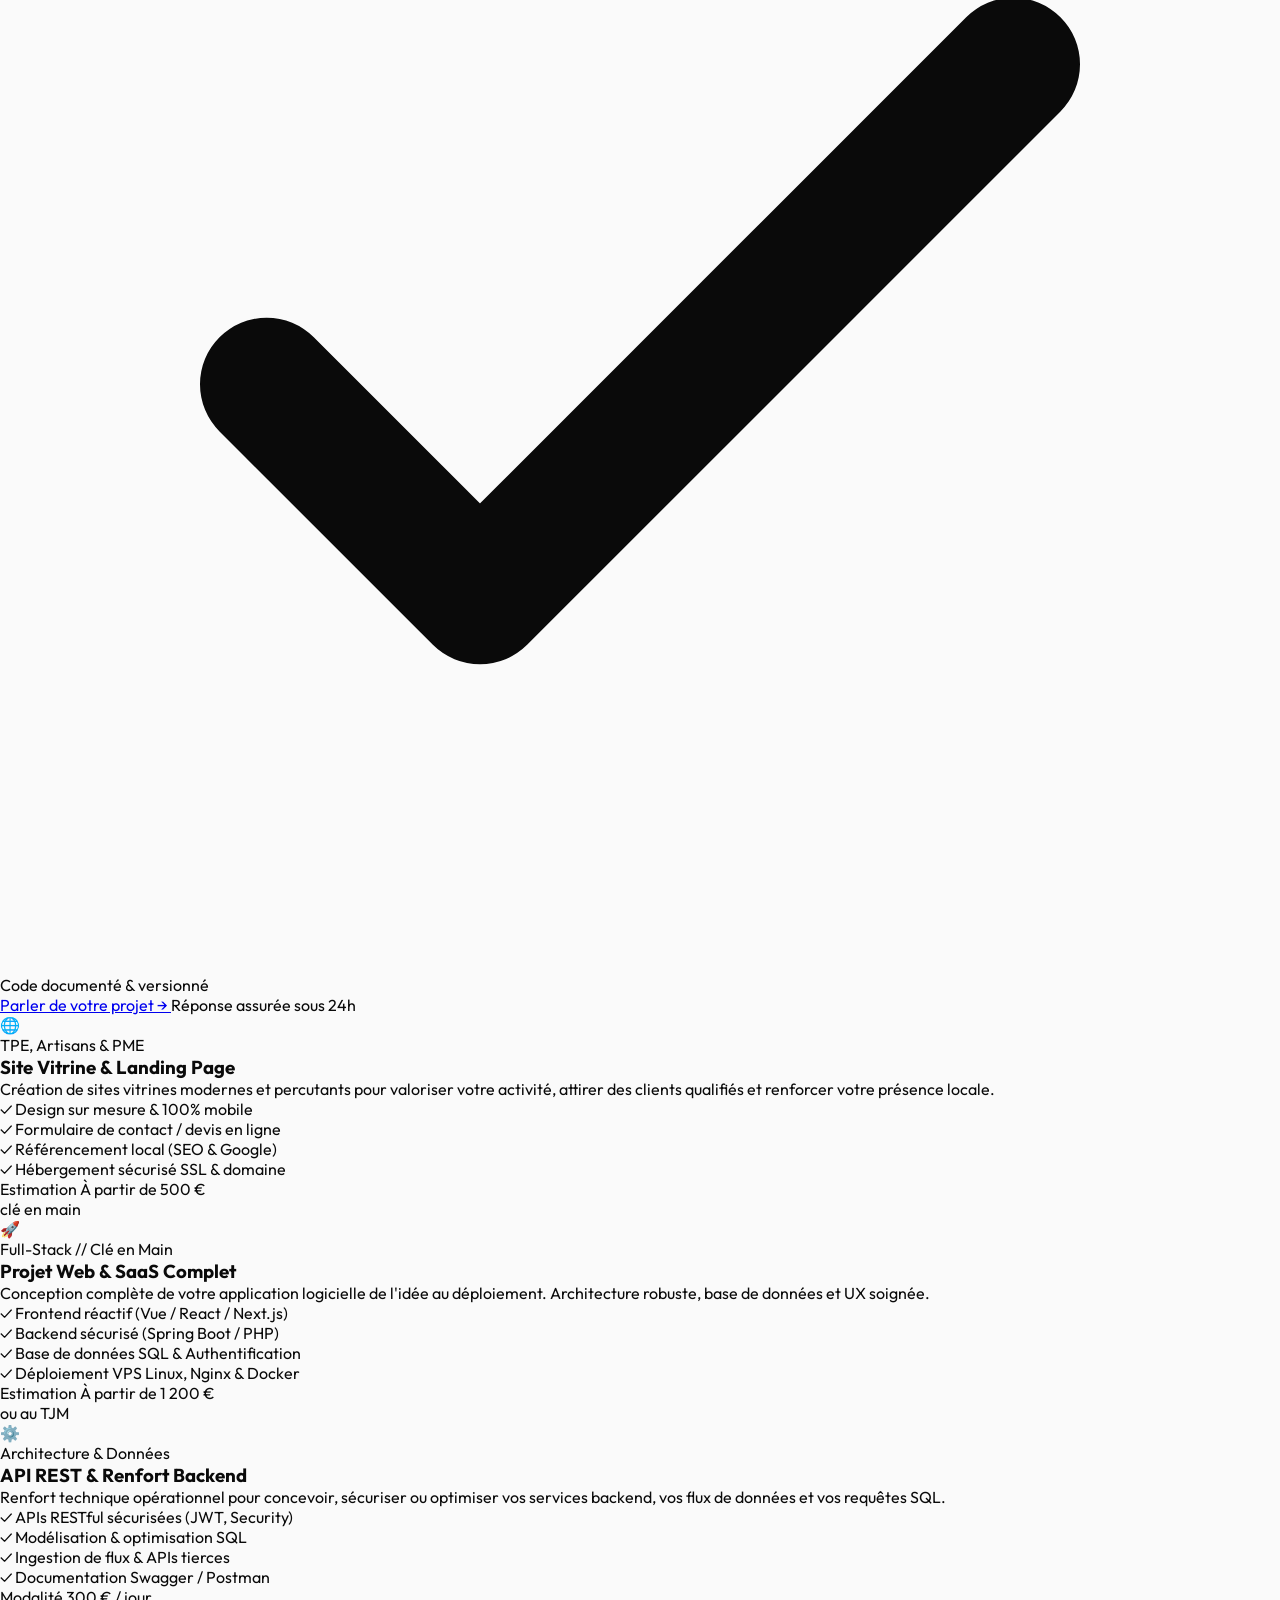
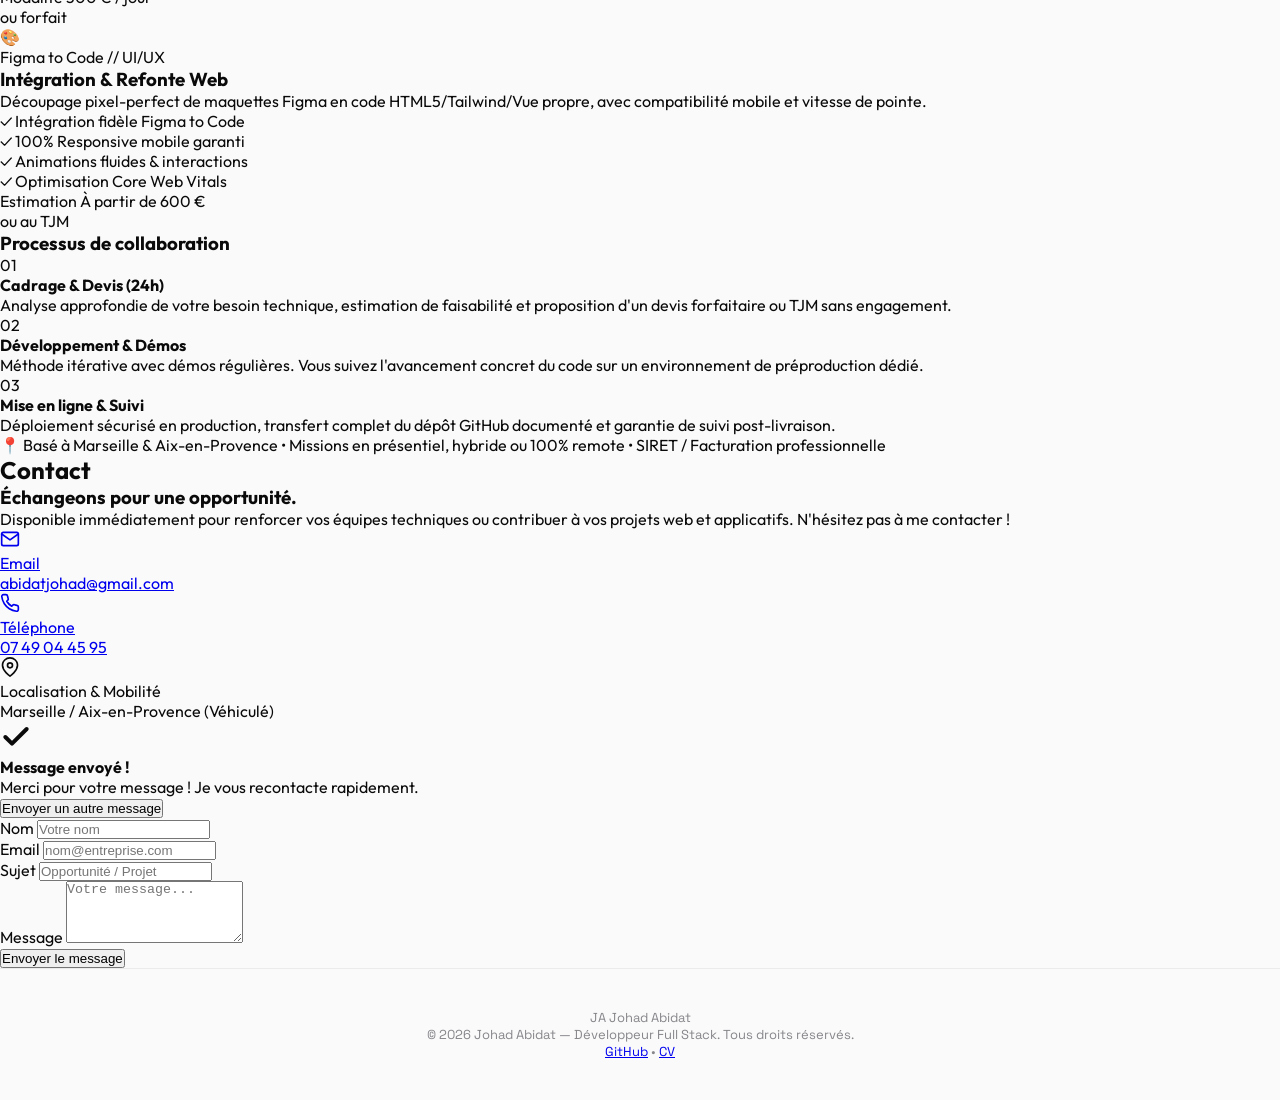
==== commit e0e454fc: "fix(mobile): afficher correctement les images des projets et optimiser le centrage visuel sur mobile" ====
--- a/index.html
+++ b/index.html
@@ -427,7 +427,7 @@
 
                     <!-- Project Visual Preview -->
                     <div class="mt-8 rounded-2xl overflow-hidden border border-white/10 bg-black/40 cursor-pointer project-preview-trigger group relative" data-img-src="data-11-mockup.jpg" data-img-alt="DATA-11 Dashboard Interface">
-                        <img src="data-11-mockup.jpg" alt="DATA-11 Dashboard Interface" class="w-full h-auto max-h-[460px] object-cover object-top transition-transform duration-700 ease-out group-hover:scale-105">
+                        <img src="data-11-mockup.jpg" alt="DATA-11 Dashboard Interface" class="w-full h-auto max-h-[460px] object-cover project-img-stadium transition-transform duration-700 ease-out group-hover:scale-105" style="object-position: 50% 65%;">
                         <div class="absolute inset-0 bg-black/30 opacity-0 group-hover:opacity-100 transition-opacity flex items-center justify-center">
                             <span class="px-4 py-2 rounded-full bg-white/90 text-black text-xs font-mono font-bold uppercase tracking-wider">Agrandir la capture</span>
                         </div>
@@ -482,7 +482,7 @@
 
                     <!-- Project Visual Preview -->
                     <div class="mt-8 rounded-2xl overflow-hidden border border-white/10 bg-black/40 cursor-pointer project-preview-trigger group relative" data-img-src="projects-cinema.jpg" data-img-alt="My Cinema Preview">
-                        <img src="projects-cinema.jpg" alt="My Cinema Preview" class="w-full h-auto max-h-[460px] object-cover object-top transition-transform duration-700 ease-out group-hover:scale-105">
+                        <img src="projects-cinema.jpg" alt="My Cinema Preview" class="w-full h-auto max-h-[460px] object-cover object-center transition-transform duration-700 ease-out group-hover:scale-105">
                         <div class="absolute inset-0 bg-black/30 opacity-0 group-hover:opacity-100 transition-opacity flex items-center justify-center">
                             <span class="px-4 py-2 rounded-full bg-white/90 text-black text-xs font-mono font-bold uppercase tracking-wider">Agrandir la capture</span>
                         </div>
@@ -536,7 +536,7 @@
 
                     <!-- Project Visual Preview -->
                     <div class="mt-8 rounded-2xl overflow-hidden border border-white/10 bg-black/40 cursor-pointer project-preview-trigger group relative" data-img-src="projects-klivio.jpg" data-img-alt="Klivio Preview">
-                        <img src="projects-klivio.jpg" alt="Klivio Preview" class="w-full h-auto max-h-[460px] object-cover object-top transition-transform duration-700 ease-out group-hover:scale-105">
+                        <img src="projects-klivio.jpg" alt="Klivio Preview" class="w-full h-auto max-h-[460px] object-cover object-center transition-transform duration-700 ease-out group-hover:scale-105">
                         <div class="absolute inset-0 bg-black/30 opacity-0 group-hover:opacity-100 transition-opacity flex items-center justify-center">
                             <span class="px-4 py-2 rounded-full bg-white/90 text-black text-xs font-mono font-bold uppercase tracking-wider">Agrandir la capture</span>
                         </div>
@@ -590,7 +590,7 @@
 
                     <!-- Project Visual Preview -->
                     <div class="mt-8 rounded-2xl overflow-hidden border border-white/10 bg-black/40 cursor-pointer project-preview-trigger group relative" data-img-src="projects-cvgenerator.jpg" data-img-alt="CV Generator Preview">
-                        <img src="projects-cvgenerator.jpg" alt="CV Generator Preview" class="w-full h-auto max-h-[460px] object-cover object-top transition-transform duration-700 ease-out group-hover:scale-105">
+                        <img src="projects-cvgenerator.jpg" alt="CV Generator Preview" class="w-full h-auto max-h-[460px] object-cover object-center transition-transform duration-700 ease-out group-hover:scale-105">
                         <div class="absolute inset-0 bg-black/30 opacity-0 group-hover:opacity-100 transition-opacity flex items-center justify-center">
                             <span class="px-4 py-2 rounded-full bg-white/90 text-black text-xs font-mono font-bold uppercase tracking-wider">Agrandir la capture</span>
                         </div>
@@ -643,7 +643,7 @@
 
                     <!-- Project Visual Preview -->
                     <div class="mt-8 rounded-2xl overflow-hidden border border-white/10 bg-black/40 cursor-pointer project-preview-trigger group relative" data-img-src="projects-connectin.jpg" data-img-alt="ConnectIn Preview">
-                        <img src="projects-connectin.jpg" alt="ConnectIn Preview" class="w-full h-auto max-h-[460px] object-cover object-top transition-transform duration-700 ease-out group-hover:scale-105">
+                        <img src="projects-connectin.jpg" alt="ConnectIn Preview" class="w-full h-auto max-h-[460px] object-cover object-center transition-transform duration-700 ease-out group-hover:scale-105">
                         <div class="absolute inset-0 bg-black/30 opacity-0 group-hover:opacity-100 transition-opacity flex items-center justify-center">
                             <span class="px-4 py-2 rounded-full bg-white/90 text-black text-xs font-mono font-bold uppercase tracking-wider">Agrandir la capture</span>
                         </div>
--- a/portfolio.css
+++ b/portfolio.css
@@ -309,14 +309,13 @@
 
 .project-card {
     position: sticky;
-    top: 10vh;
+    top: 8vh;
     width: 100%;
-    max-height: 86vh;
     background: #0d1117;
     border: 1px solid rgba(255, 255, 255, 0.12);
     border-radius: 36px;
     padding: clamp(22px, 3.8vw, 42px);
-    margin-bottom: 20vh;
+    margin-bottom: 14vh;
     display: flex;
     flex-direction: column;
     box-shadow: 0 25px 60px rgba(0, 0, 0, 0.4);
@@ -477,3 +476,56 @@
     font-size: 13px;
     font-family: var(--font-mono);
 }
+
+.project-preview-trigger img {
+    object-position: center;
+}
+
+.project-preview-trigger img.project-img-stadium {
+    object-position: 50% 65%;
+}
+
+/* ---------------- Mobile Responsive Project Cards ---------------- */
+@media (max-width: 768px) {
+    .projects-section {
+        padding-bottom: 40px;
+    }
+
+    .project-card {
+        position: relative !important;
+        top: 0 !important;
+        max-height: none !important;
+        height: auto !important;
+        margin-bottom: 32px !important;
+        padding: 24px 18px !important;
+        border-radius: 24px !important;
+        overflow: visible !important;
+    }
+
+    .project-card:last-child {
+        margin-bottom: 0 !important;
+    }
+
+    .project-preview-trigger {
+        margin-top: 20px !important;
+        border-radius: 16px !important;
+        display: block !important;
+        width: 100% !important;
+        max-height: 240px !important;
+        overflow: hidden !important;
+    }
+
+    .project-preview-trigger img {
+        width: 100% !important;
+        max-height: 240px !important;
+        height: 200px !important;
+        object-fit: cover !important;
+        object-position: center !important;
+        display: block !important;
+    }
+
+    .project-preview-trigger img.project-img-stadium {
+        object-position: 50% 65% !important;
+    }
+}
+
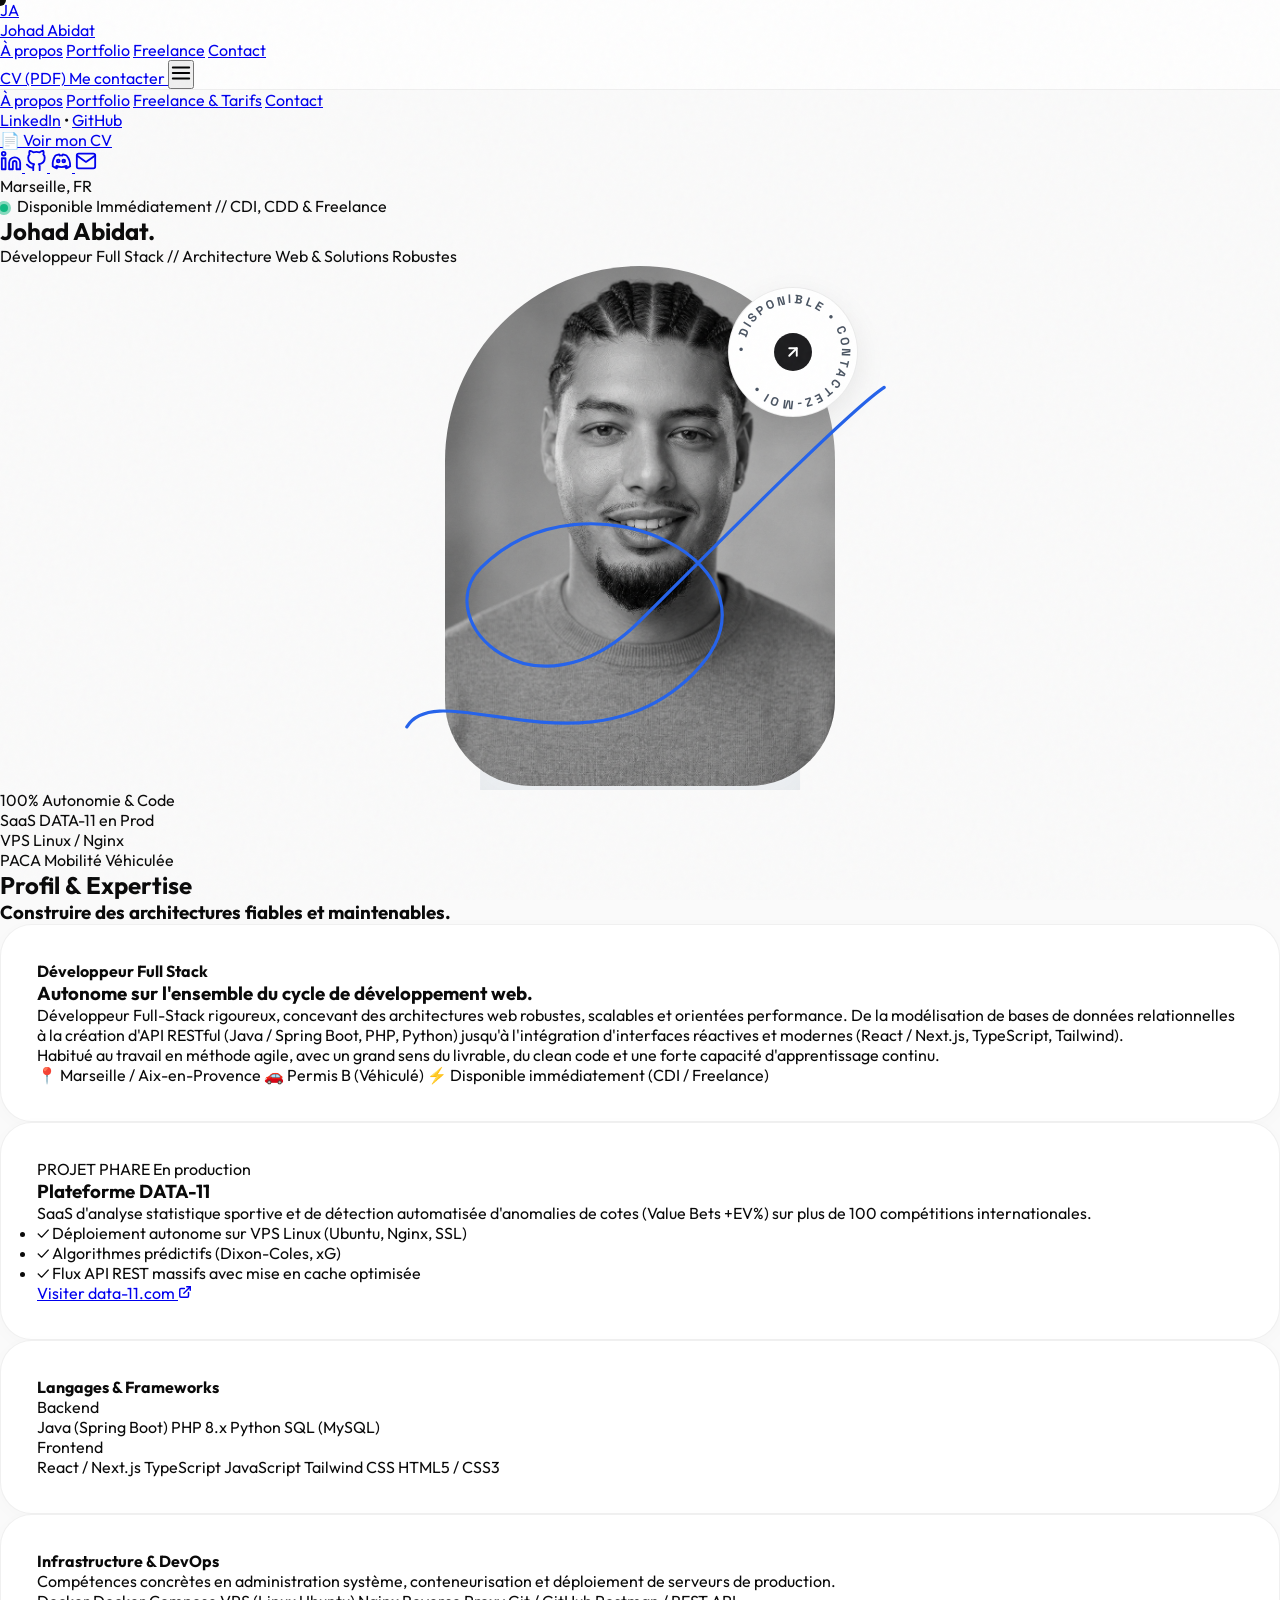
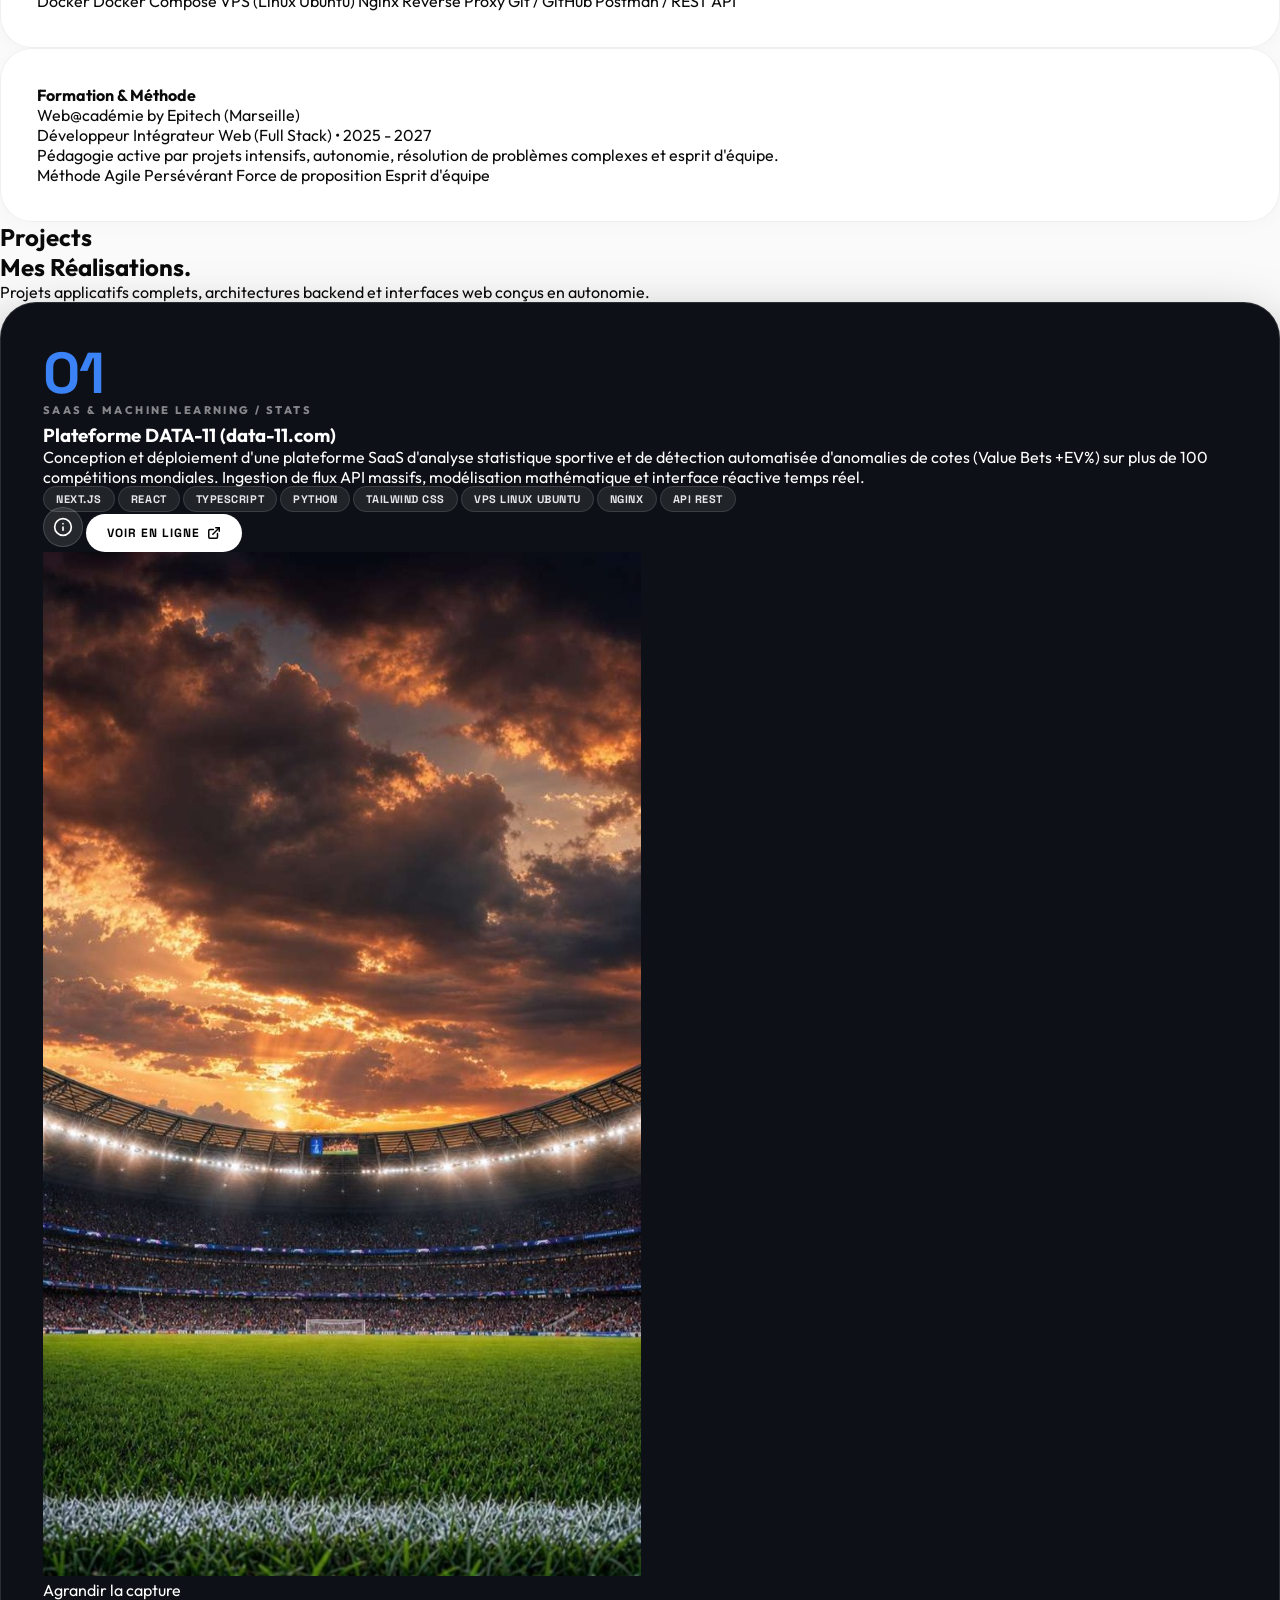
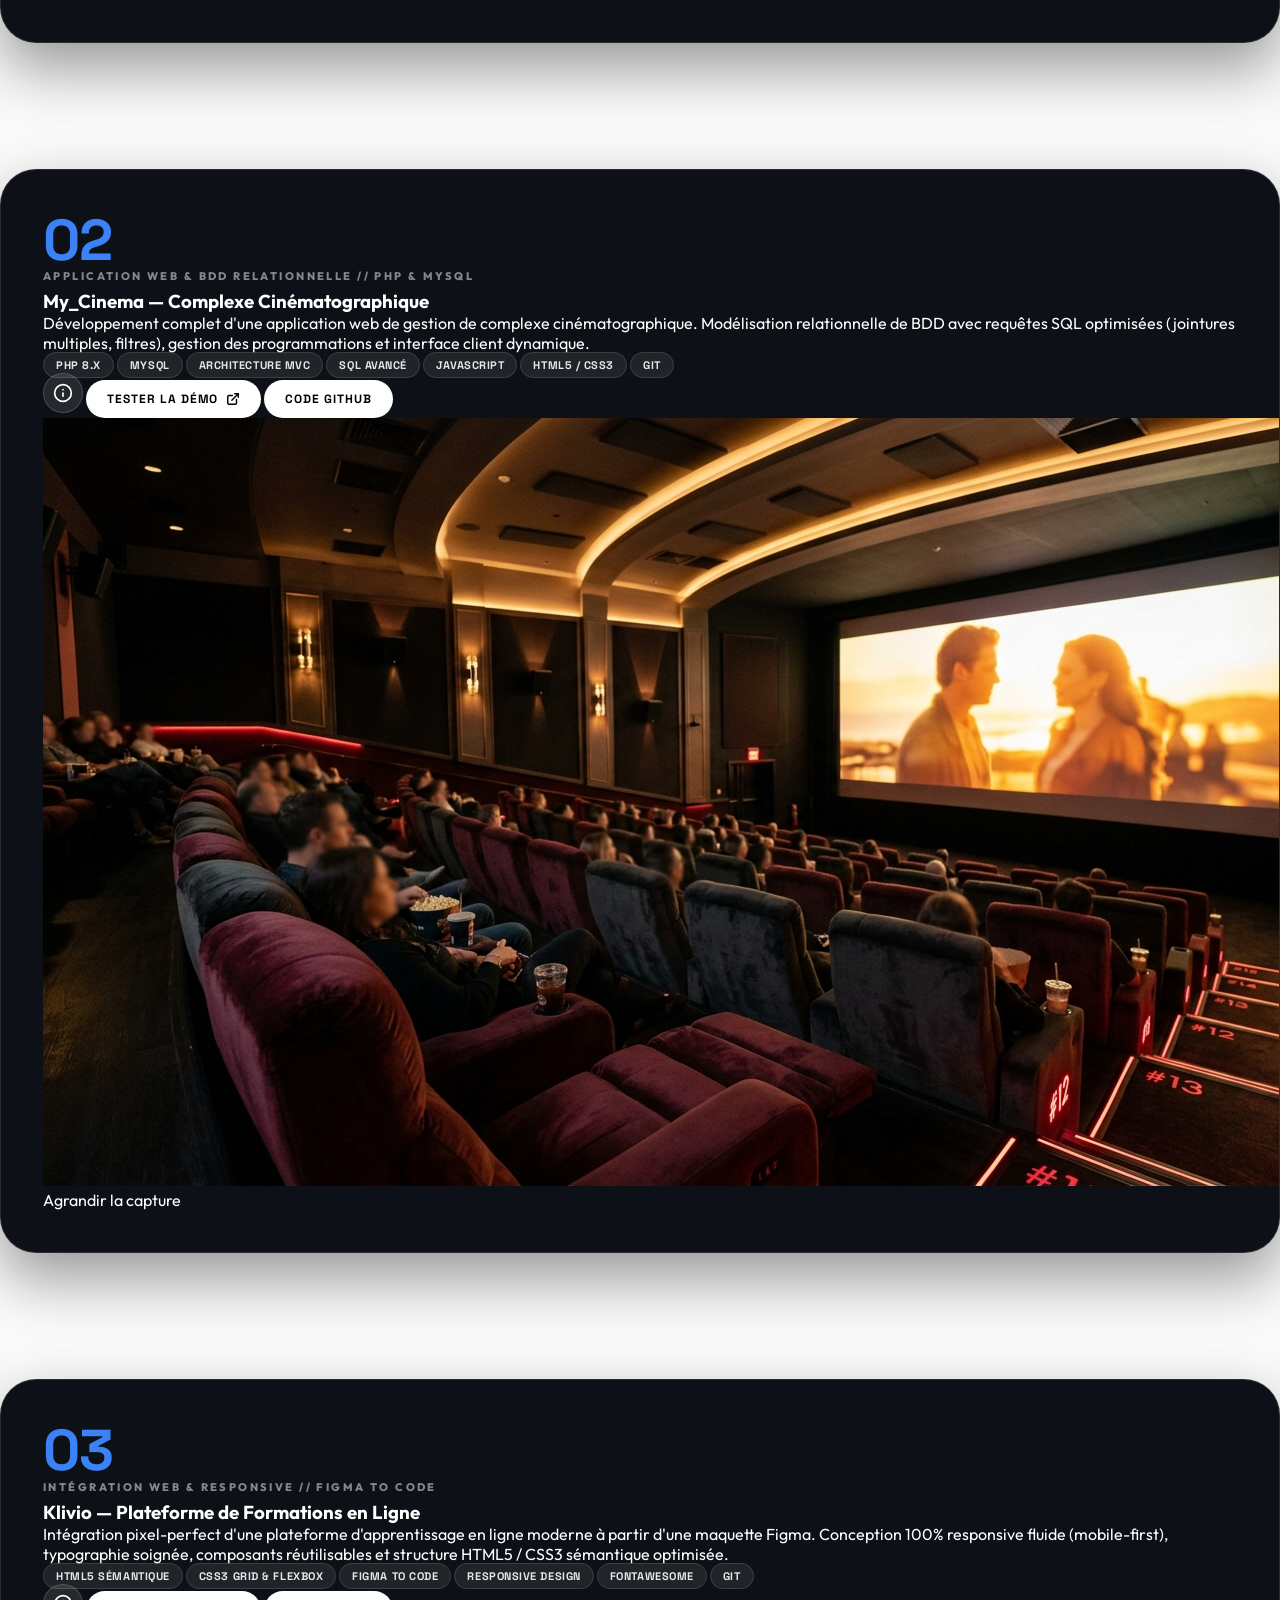
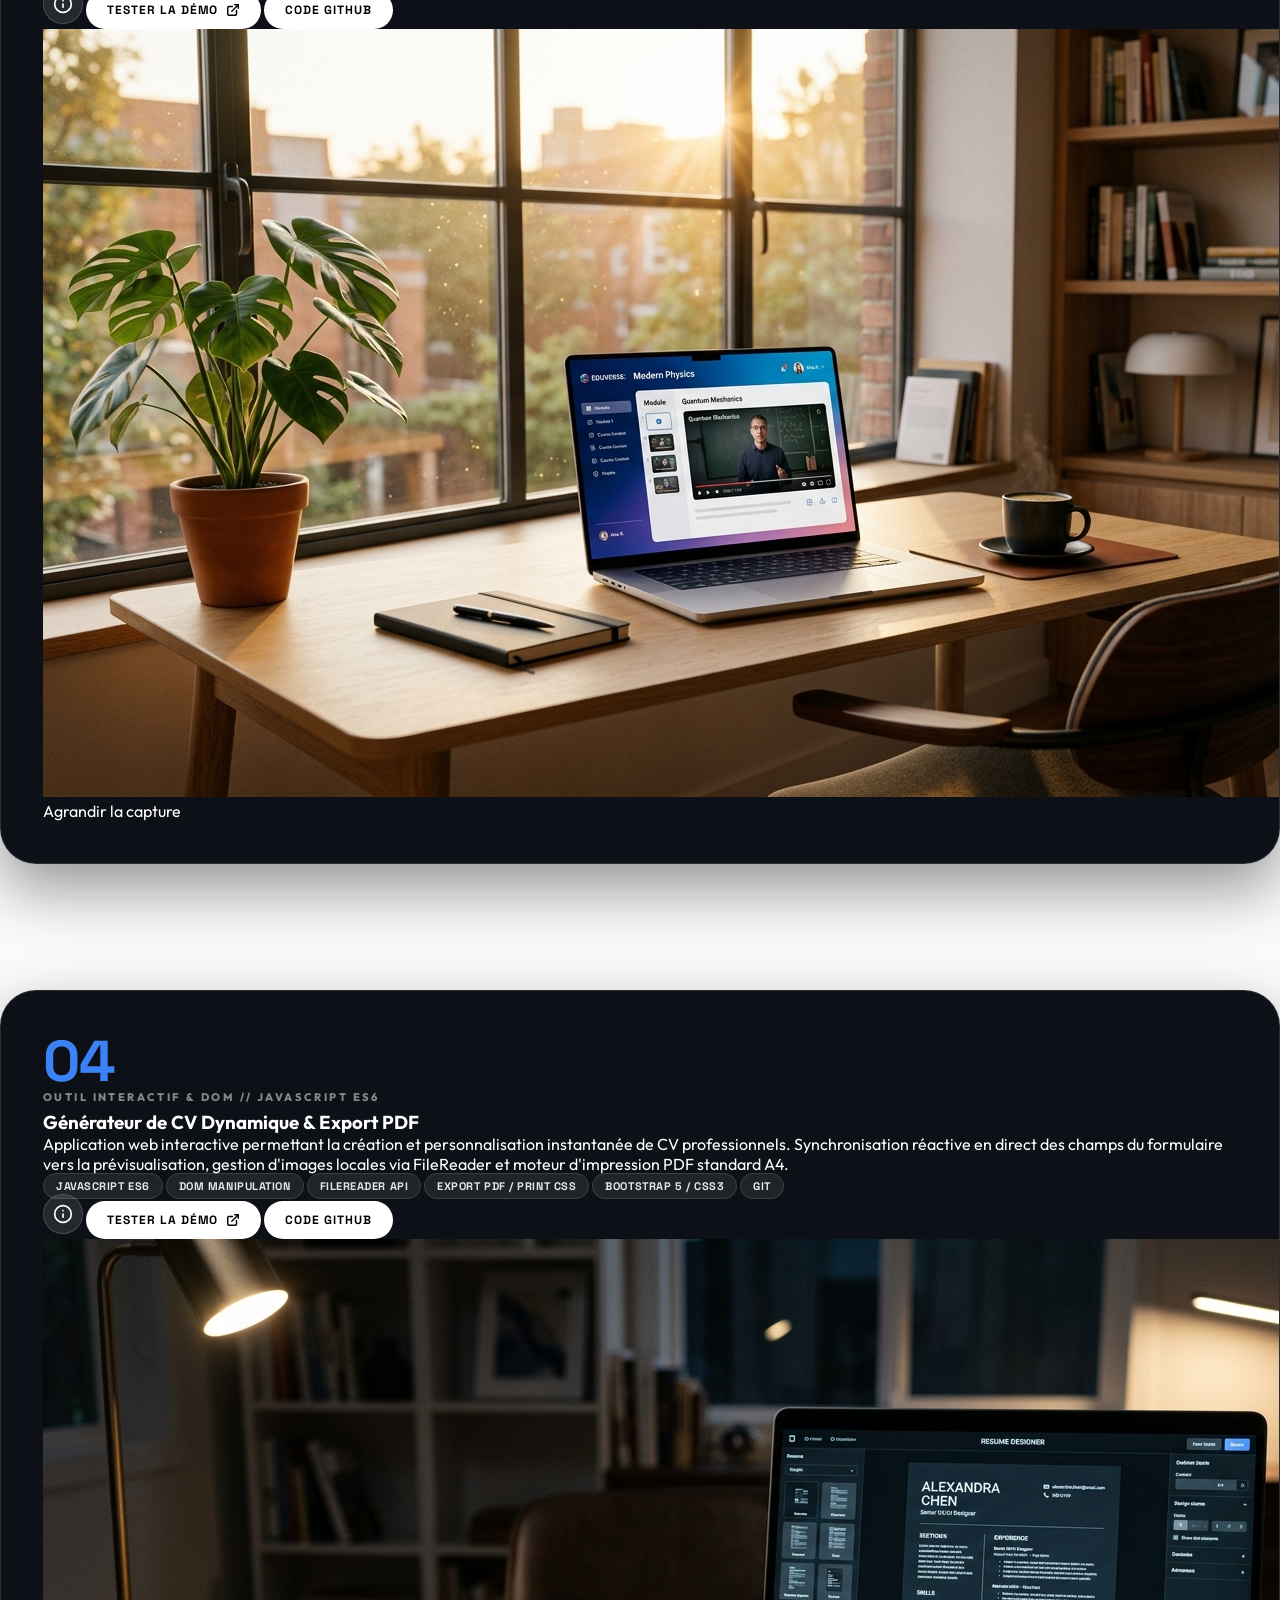
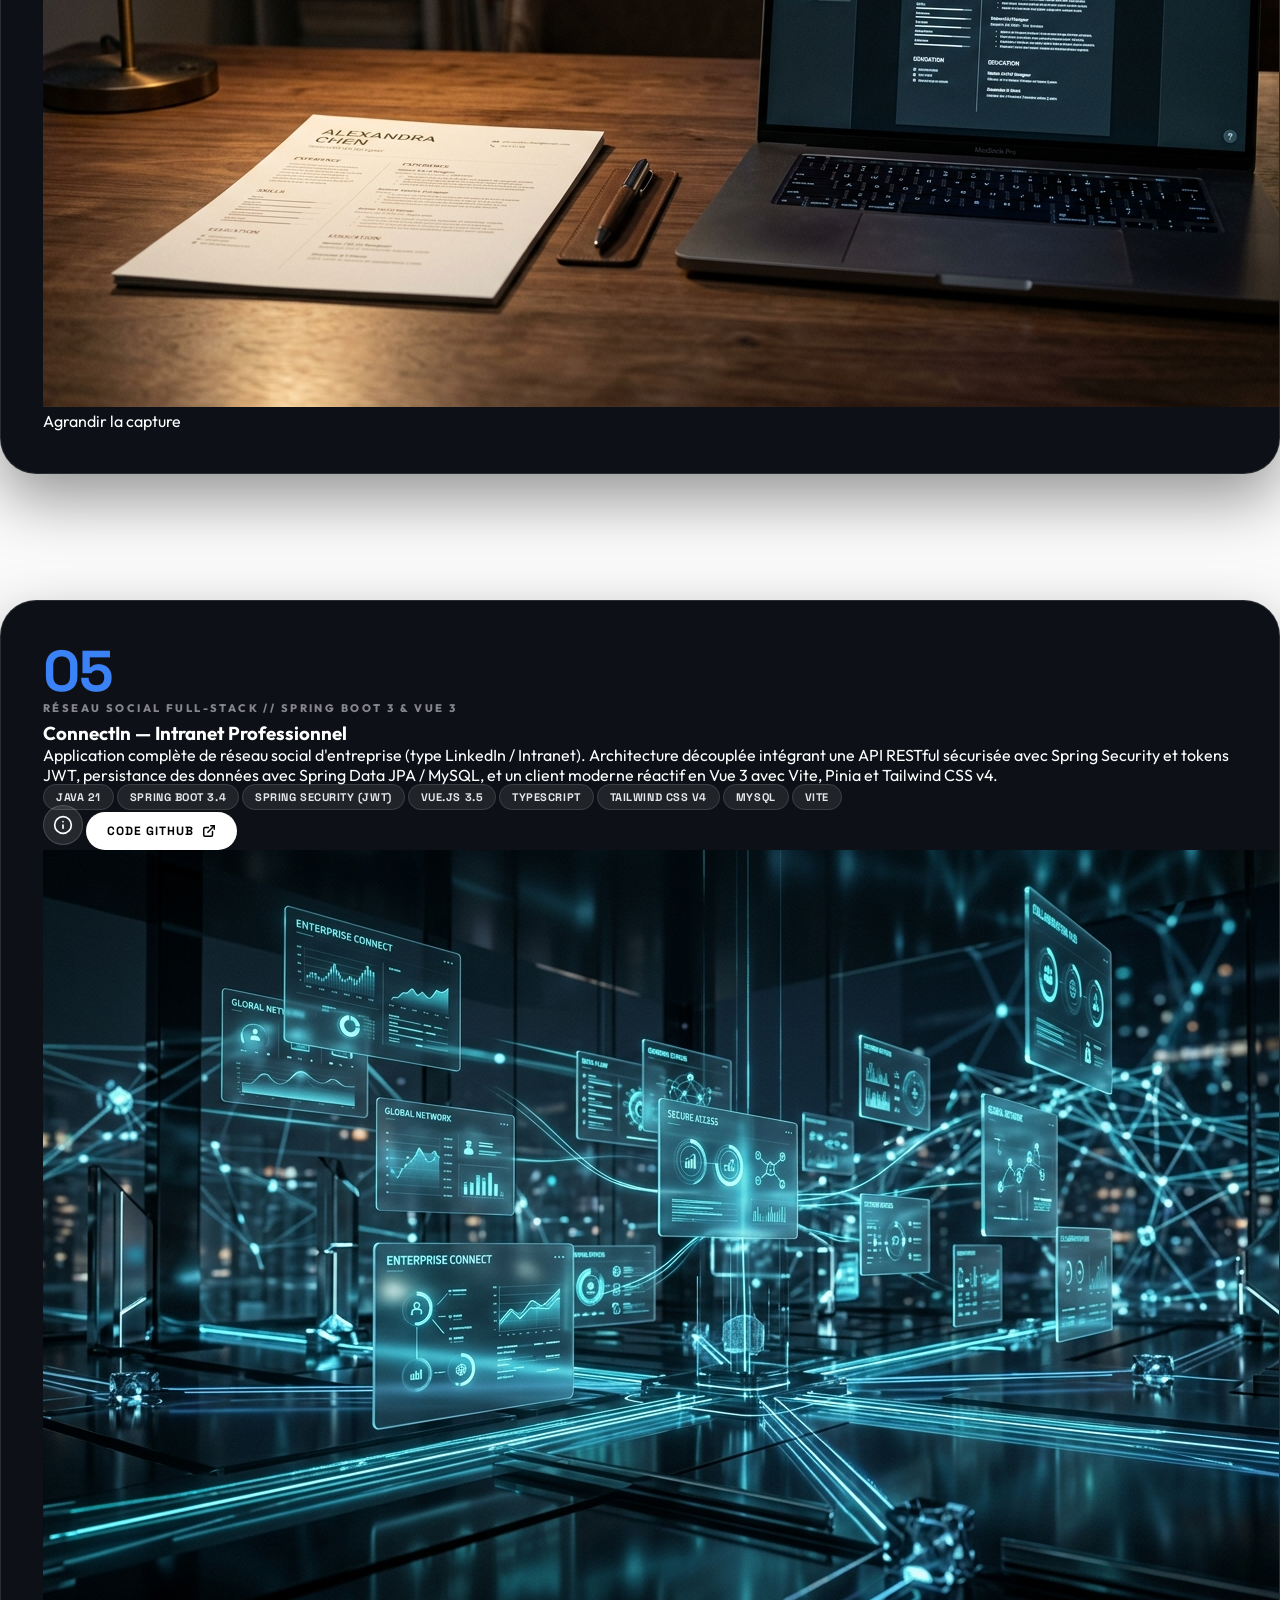
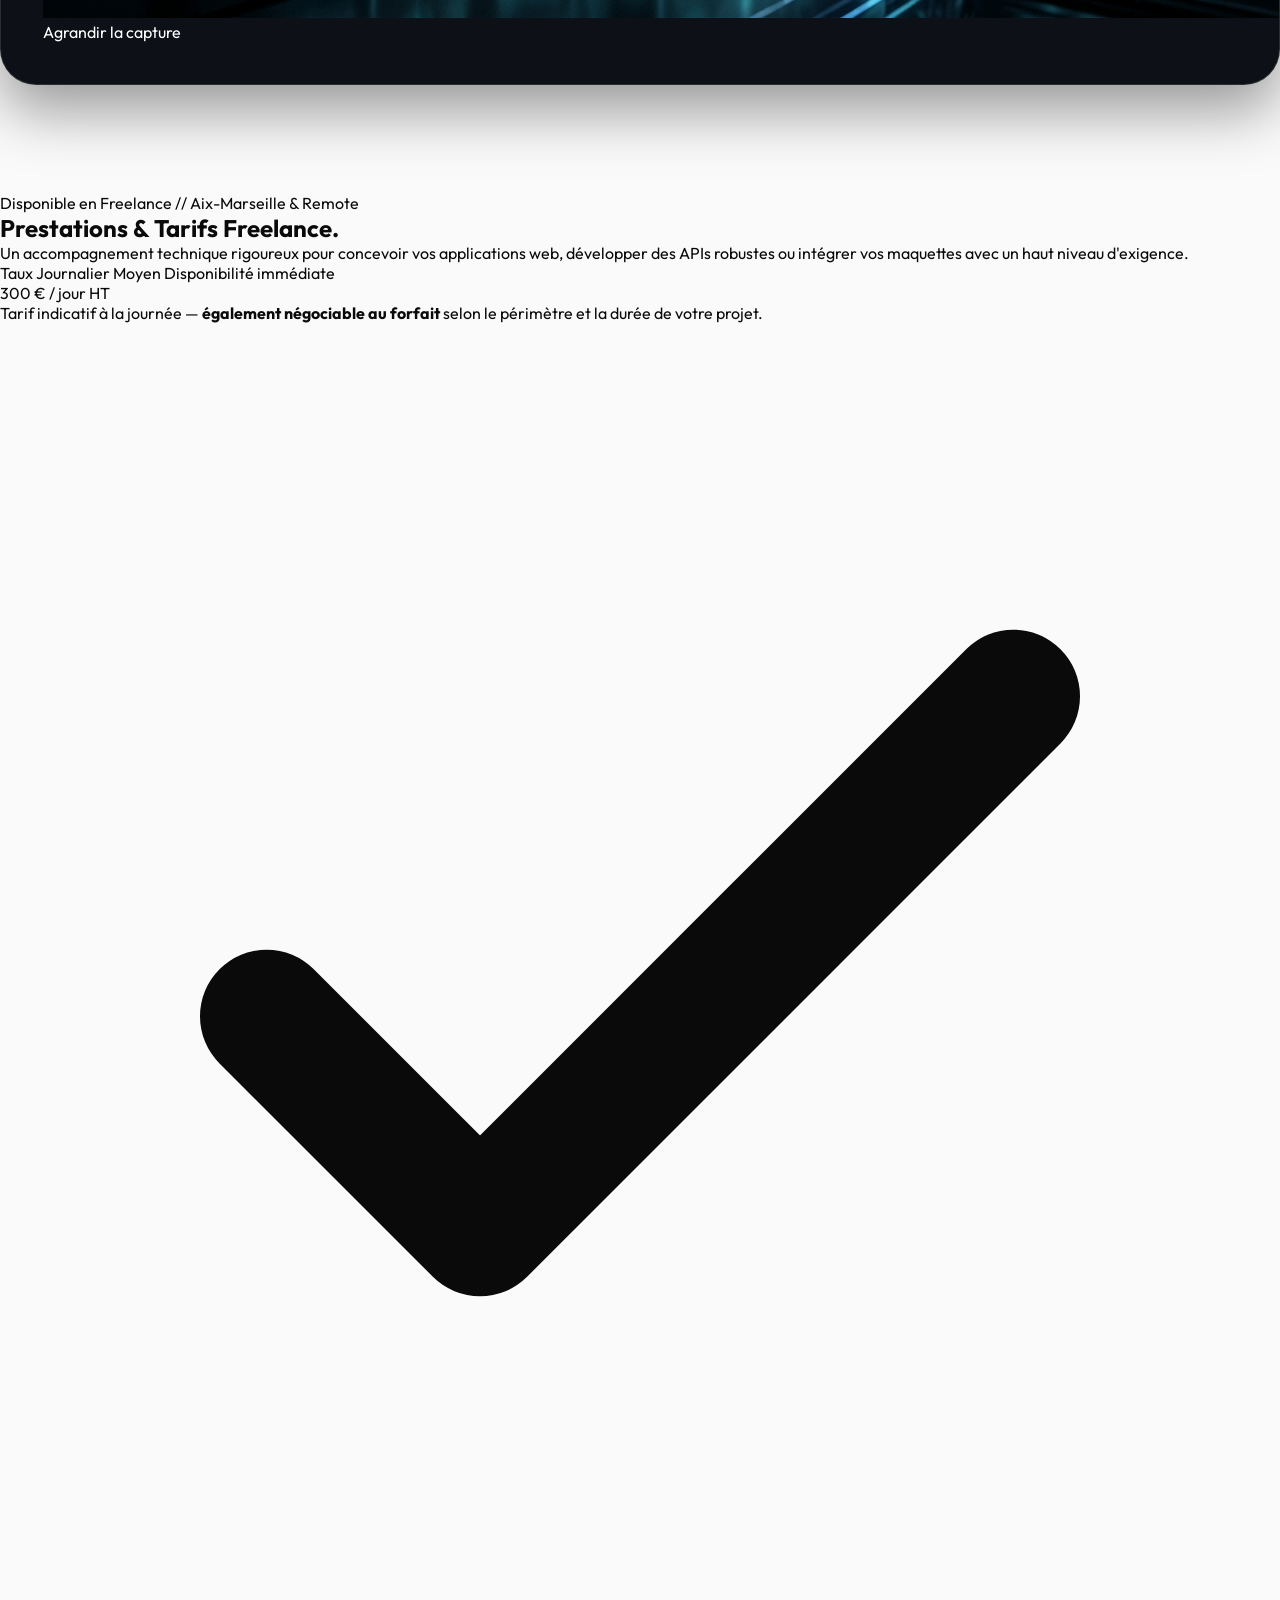
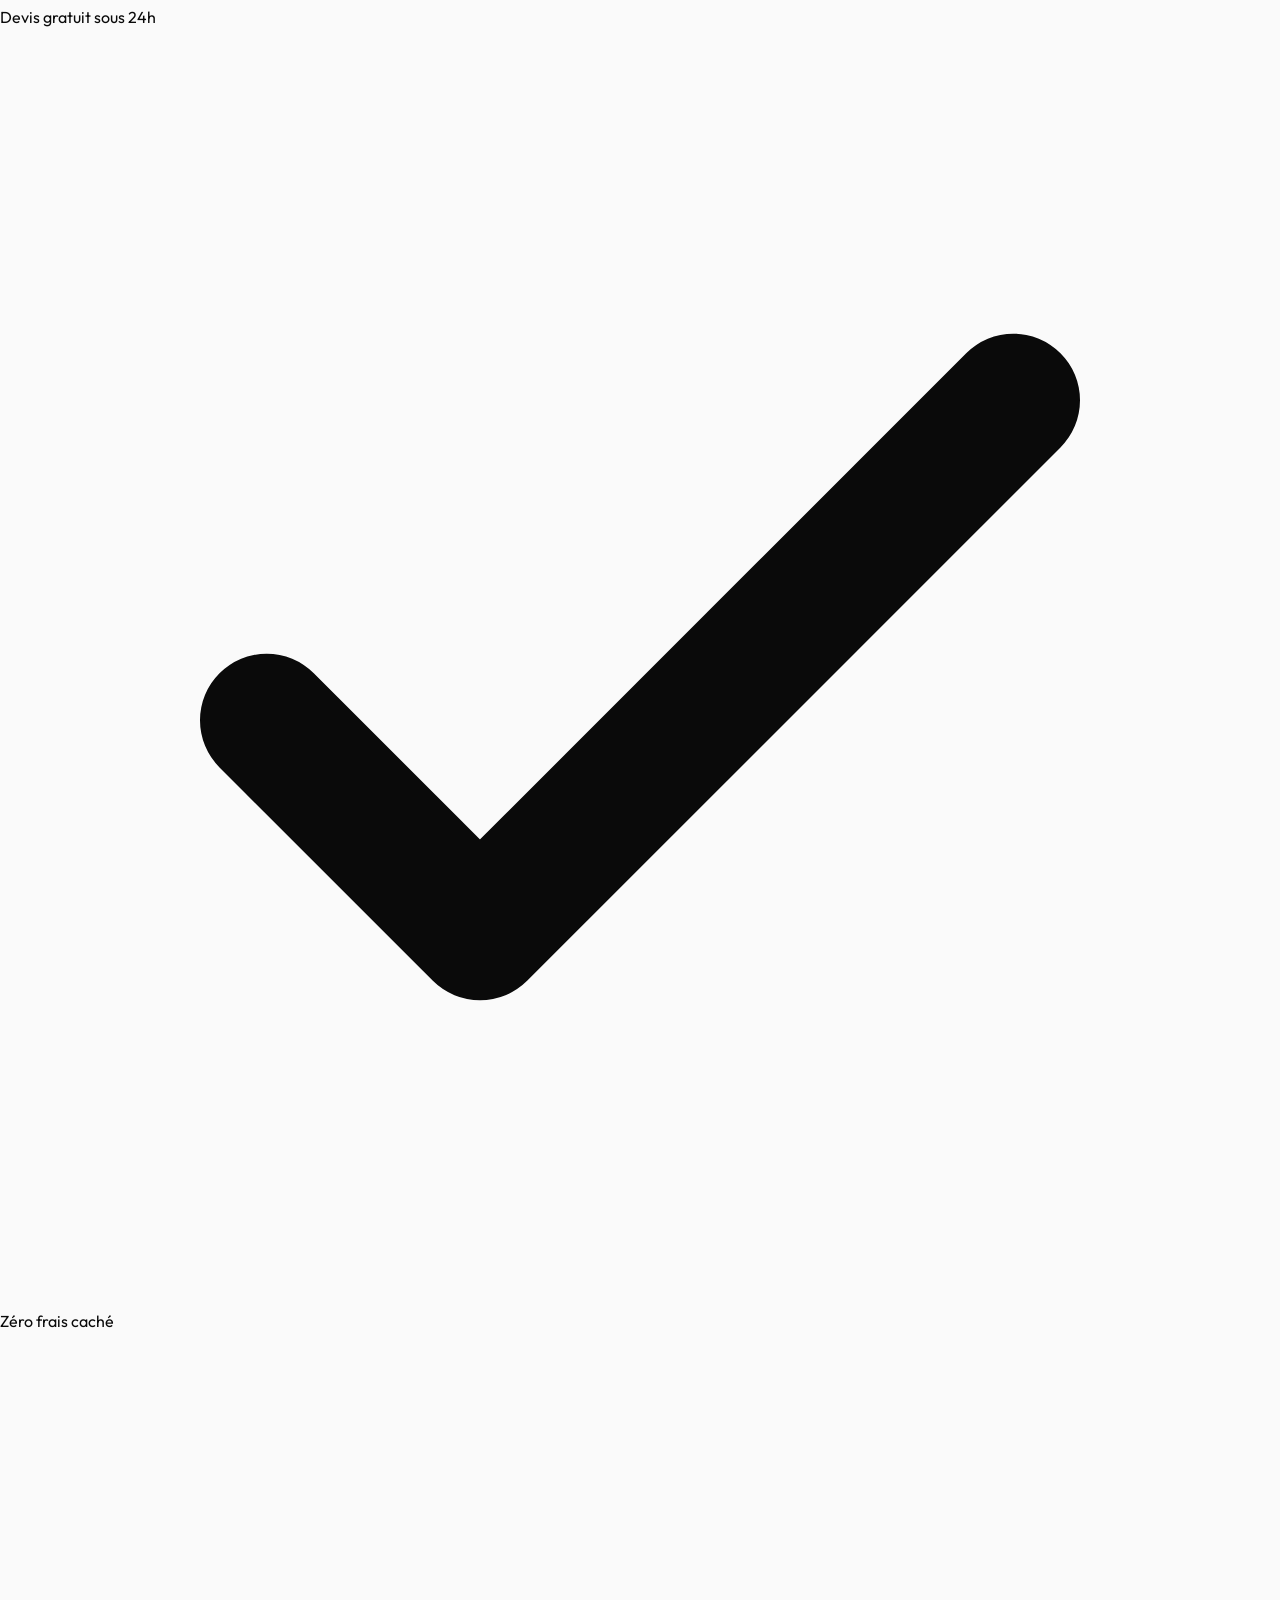
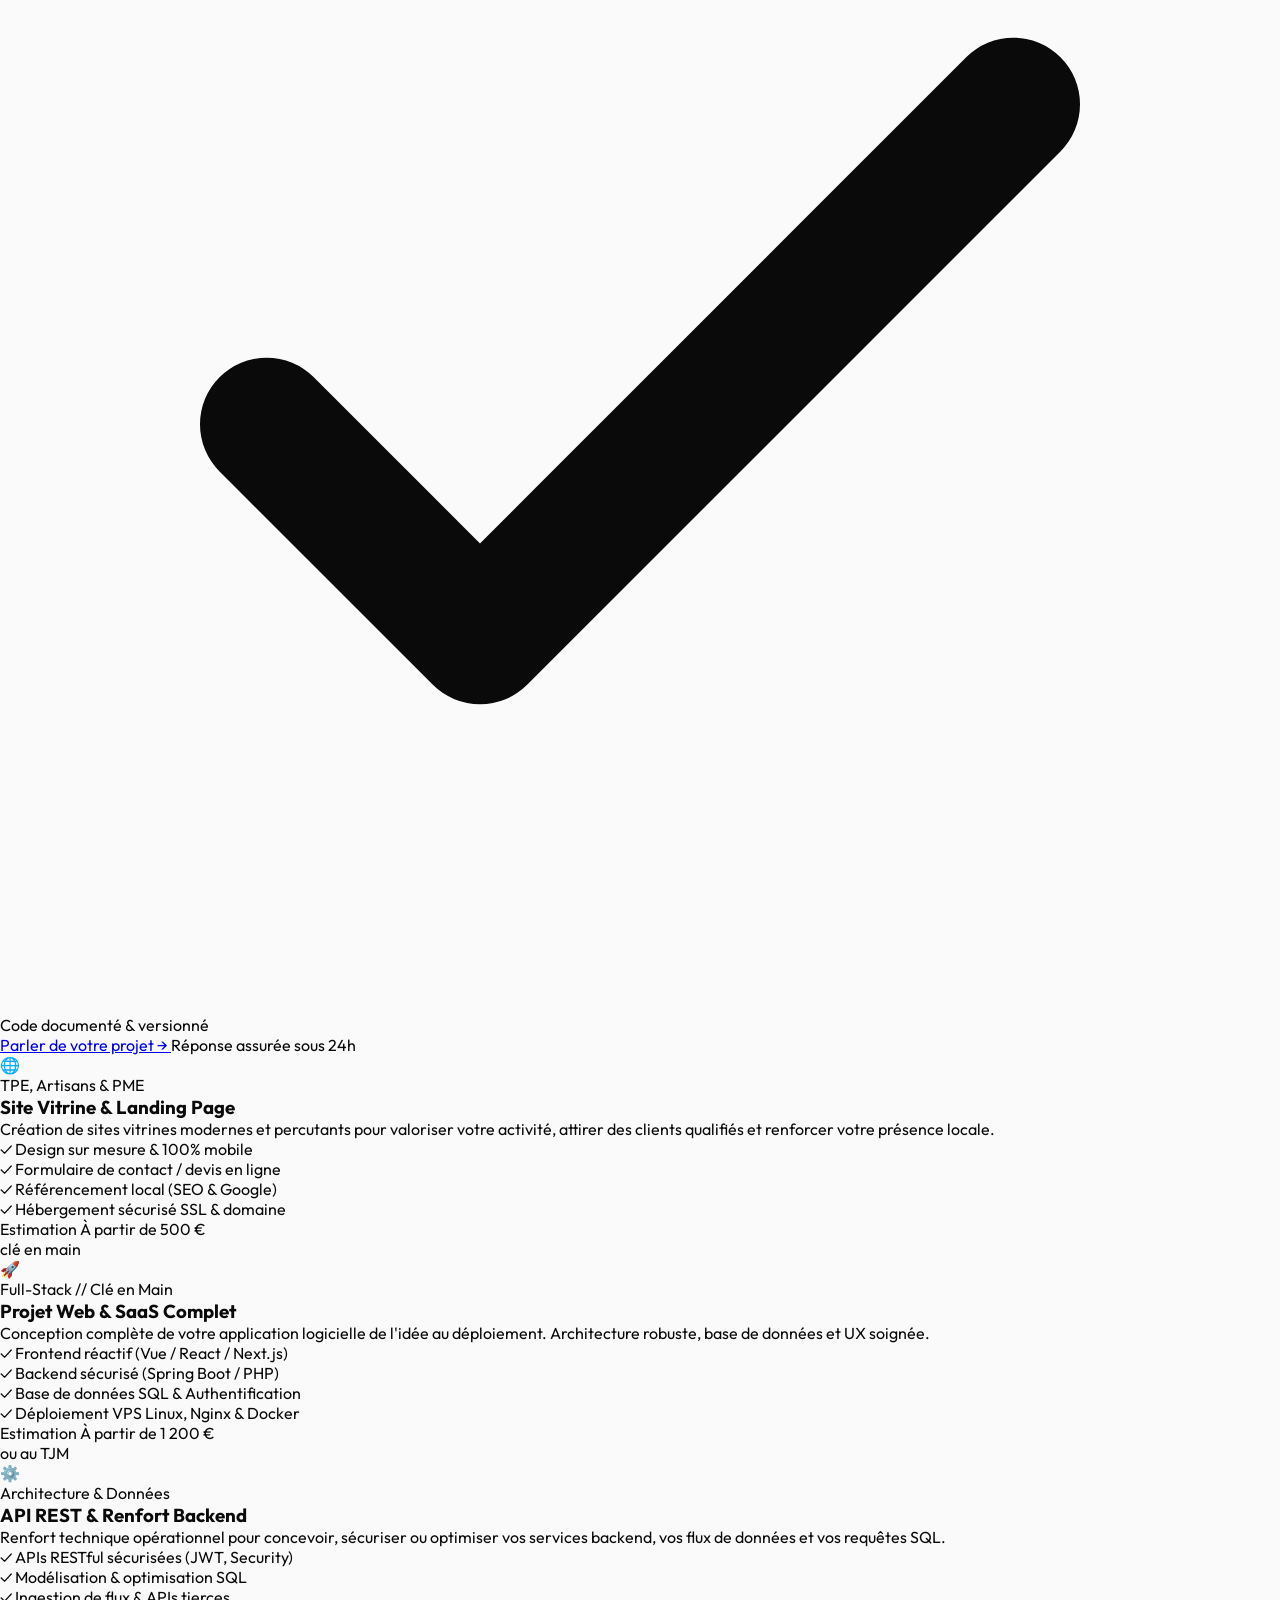
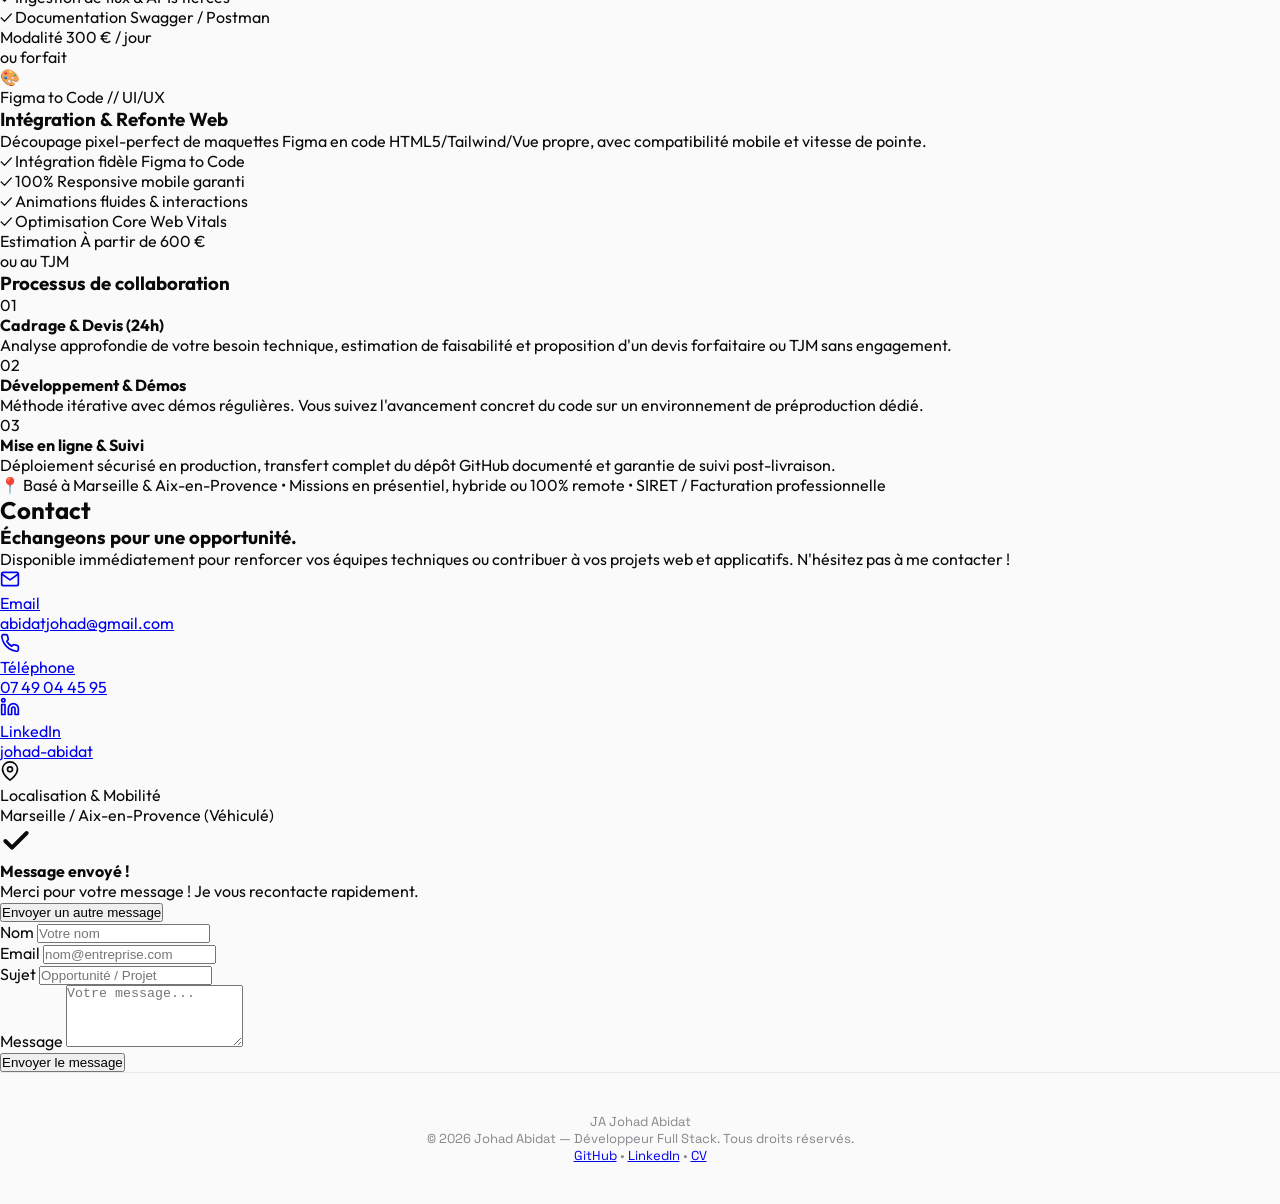
==== commit 766b0aaa: "feat: ajout LinkedIn, formulaire Web3Forms, dates de formation et optimisations CV/portfolio" ====
--- a/index.html
+++ b/index.html
@@ -47,7 +47,7 @@
     </script>
 
     <!-- Custom CSS -->
-    <link rel="stylesheet" href="portfolio.css">
+    <link rel="stylesheet" href="portfolio.css?v=2">
 
     <!-- Libraries -->
     <script src="https://cdnjs.cloudflare.com/ajax/libs/gsap/3.12.5/gsap.min.js"></script>
@@ -137,11 +137,23 @@
         <a href="#work" class="py-2 text-base font-bold uppercase tracking-wider text-apple-black">Portfolio</a>
         <a href="#services" class="py-2 text-base font-bold uppercase tracking-wider text-apple-black">Freelance & Tarifs</a>
         <a href="#contact" class="py-2 text-base font-bold uppercase tracking-wider text-apple-black">Contact</a>
-        <a href="cv.html" target="_blank" class="py-3 mt-2 rounded-xl bg-black/5 font-bold uppercase text-xs tracking-wider text-apple-black">📄 Voir mon CV</a>
+        <div class="flex items-center justify-center gap-4 py-2 border-t border-black/5 text-xs font-mono font-bold text-apple-grey">
+            <a href="https://www.linkedin.com/in/johad-abidat-7305743a7/" target="_blank" rel="noopener noreferrer" class="hover:text-apple-black">LinkedIn</a>
+            <span>•</span>
+            <a href="https://github.com/lucky-jhd13" target="_blank" rel="noopener noreferrer" class="hover:text-apple-black">GitHub</a>
+        </div>
+        <a href="cv.html" target="_blank" class="py-3 mt-1 rounded-xl bg-black/5 font-bold uppercase text-xs tracking-wider text-apple-black">📄 Voir mon CV</a>
     </div>
 
     <!-- Fixed Desktop Social Sidebar -->
     <div class="fixed left-8 top-1/2 -translate-y-1/2 hidden lg:flex flex-col items-center gap-6 z-40 text-apple-grey">
+        <a href="https://www.linkedin.com/in/johad-abidat-7305743a7/" target="_blank" rel="noopener noreferrer" class="interactive hover:text-apple-black transition-all hover:scale-110" data-cursor="LinkedIn" title="LinkedIn">
+            <svg width="22" height="22" viewBox="0 0 24 24" fill="none" stroke="currentColor" stroke-width="2" stroke-linecap="round" stroke-linejoin="round">
+                <path d="M16 8a6 6 0 0 1 6 6v7h-4v-7a2 2 0 0 0-2-2 2 2 0 0 0-2 2v7h-4v-7a6 6 0 0 1 6-6z"></path>
+                <rect x="2" y="9" width="4" height="12"></rect>
+                <circle cx="4" cy="4" r="2"></circle>
+            </svg>
+        </a>
         <a href="https://github.com/lucky-jhd13" target="_blank" rel="noopener noreferrer" class="interactive hover:text-apple-black transition-all hover:scale-110" data-cursor="Github" title="GitHub">
             <svg width="22" height="22" viewBox="0 0 24 24" fill="none" stroke="currentColor" stroke-width="2" stroke-linecap="round" stroke-linejoin="round">
                 <path d="M9 19c-5 1.5-5-2.5-7-3m14 6v-3.87a3.37 3.37 0 0 0-.94-2.61c3.14-.35 6.44-1.54 6.44-7A5.44 5.44 0 0 0 20 4.77 5.07 5.07 0 0 0 19.91 1S18.73.65 16 2.48a13.38 13.38 0 0 0-7 0C6.27.65 5.09 1 5.09 1A5.07 5.07 0 0 0 5 4.77a5.44 5.44 0 0 0-1.5 3.78c0 5.42 3.3 6.61 6.44 7A3.37 3.37 0 0 0 9 18.13V22"></path>
@@ -172,7 +184,7 @@
                 <!-- Availability Badge -->
                 <div class="inline-flex items-center gap-2 px-4 py-1.5 rounded-full bg-emerald-500/10 border border-emerald-500/20 text-emerald-600 text-xs font-mono font-bold uppercase tracking-wider mb-6">
                     <span class="pulse-indicator"></span>
-                    <span>Disponible Immédiatement // Développeur Full Stack</span>
+                    <span>Disponible Immédiatement // CDI, CDD &amp; Freelance</span>
                 </div>
 
                 <!-- Main Titles -->
@@ -266,7 +278,7 @@
                         <div class="mt-8 pt-4 border-t border-black/5 flex flex-wrap gap-4 text-xs font-mono text-apple-grey">
                             <span>📍 Marseille / Aix-en-Provence</span>
                             <span>🚗 Permis B (Véhiculé)</span>
-                            <span>⚡ Disponible immédiatement</span>
+                            <span>⚡ Disponible immédiatement (CDI / Freelance)</span>
                         </div>
                     </div>
 
@@ -349,7 +361,7 @@
                             <h4 class="text-xs uppercase tracking-widest font-mono font-bold text-apple-grey mb-4">Formation &amp; Méthode</h4>
                             <div class="mb-4">
                                 <p class="text-sm font-bold text-apple-black">Web@cadémie by Epitech (Marseille)</p>
-                                <p class="text-xs text-apple-grey font-mono">Développeur Intégrateur Web (Full Stack)</p>
+                                <p class="text-xs text-apple-grey font-mono">Développeur Intégrateur Web (Full Stack) • 2025 - 2027</p>
                             </div>
                             <p class="text-apple-grey text-xs mb-3 leading-relaxed">
                                 Pédagogie active par projets intensifs, autonomie, résolution de problèmes complexes et esprit d'équipe.
@@ -965,6 +977,21 @@
                                 </div>
                             </a>
 
+                            <!-- LinkedIn -->
+                            <a href="https://www.linkedin.com/in/johad-abidat-7305743a7/" target="_blank" rel="noopener noreferrer" class="flex items-center gap-4 group interactive" data-cursor="LinkedIn">
+                                <div class="w-12 h-12 rounded-full bg-apple-accent/10 flex items-center justify-center group-hover:bg-apple-accent group-hover:text-white transition-colors duration-300">
+                                    <svg width="20" height="20" viewBox="0 0 24 24" fill="none" stroke="currentColor" stroke-width="2" stroke-linecap="round" stroke-linejoin="round">
+                                        <path d="M16 8a6 6 0 0 1 6 6v7h-4v-7a2 2 0 0 0-2-2 2 2 0 0 0-2 2v7h-4v-7a6 6 0 0 1 6-6z" />
+                                        <rect x="2" y="9" width="4" height="12" />
+                                        <circle cx="4" cy="4" r="2" />
+                                    </svg>
+                                </div>
+                                <div>
+                                    <p class="text-[11px] text-apple-grey uppercase font-bold tracking-widest font-mono">LinkedIn</p>
+                                    <p class="text-base sm:text-lg font-bold">johad-abidat</p>
+                                </div>
+                            </a>
+
                             <!-- Location -->
                             <div class="flex items-center gap-4 group interactive" data-cursor="Map">
                                 <div class="w-12 h-12 rounded-full bg-apple-accent/10 flex items-center justify-center group-hover:bg-apple-accent group-hover:text-white transition-colors duration-300">
@@ -998,26 +1025,34 @@
                         </div>
 
                         <form id="contact-form" class="space-y-5 relative z-10">
+                            <!-- Web3Forms Access Key -->
+                            <input type="hidden" name="access_key" value="febd7d87-4f39-473d-af48-aaccd2fdb5a6">
+                            <input type="hidden" name="from_name" value="Portfolio — Johad Abidat">
+                            <!-- Anti-spam Honeypot -->
+                            <input type="checkbox" name="botcheck" class="hidden" style="display: none;">
+
                             <div class="grid sm:grid-cols-2 gap-4">
                                 <div>
                                     <label for="name" class="block text-xs font-bold uppercase tracking-widest text-apple-grey font-mono mb-2 ml-1">Nom</label>
-                                    <input type="text" id="name" required placeholder="Votre nom" class="w-full bg-[#f5f5f7] border-none rounded-2xl px-5 py-3.5 focus:ring-2 focus:ring-apple-accent transition-all text-sm outline-none">
+                                    <input type="text" id="name" name="name" required placeholder="Votre nom" class="w-full bg-[#f5f5f7] border-none rounded-2xl px-5 py-3.5 focus:ring-2 focus:ring-apple-accent transition-all text-sm outline-none">
                                 </div>
                                 <div>
                                     <label for="email" class="block text-xs font-bold uppercase tracking-widest text-apple-grey font-mono mb-2 ml-1">Email</label>
-                                    <input type="email" id="email" required placeholder="nom@entreprise.com" class="w-full bg-[#f5f5f7] border-none rounded-2xl px-5 py-3.5 focus:ring-2 focus:ring-apple-accent transition-all text-sm outline-none">
+                                    <input type="email" id="email" name="email" required placeholder="nom@entreprise.com" class="w-full bg-[#f5f5f7] border-none rounded-2xl px-5 py-3.5 focus:ring-2 focus:ring-apple-accent transition-all text-sm outline-none">
                                 </div>
                             </div>
 
                             <div>
                                 <label for="subject" class="block text-xs font-bold uppercase tracking-widest text-apple-grey font-mono mb-2 ml-1">Sujet</label>
-                                <input type="text" id="subject" required placeholder="Opportunité / Projet" class="w-full bg-[#f5f5f7] border-none rounded-2xl px-5 py-3.5 focus:ring-2 focus:ring-apple-accent transition-all text-sm outline-none">
+                                <input type="text" id="subject" name="subject" required placeholder="Opportunité / Projet" class="w-full bg-[#f5f5f7] border-none rounded-2xl px-5 py-3.5 focus:ring-2 focus:ring-apple-accent transition-all text-sm outline-none">
                             </div>
 
                             <div>
                                 <label for="message" class="block text-xs font-bold uppercase tracking-widest text-apple-grey font-mono mb-2 ml-1">Message</label>
-                                <textarea id="message" rows="4" required placeholder="Votre message..." class="w-full bg-[#f5f5f7] border-none rounded-2xl px-5 py-3.5 focus:ring-2 focus:ring-apple-accent transition-all text-sm outline-none resize-none"></textarea>
-                            </div>
+                                <textarea id="message" name="message" rows="4" required placeholder="Votre message..." class="w-full bg-[#f5f5f7] border-none rounded-2xl px-5 py-3.5 focus:ring-2 focus:ring-apple-accent transition-all text-sm outline-none resize-none"></textarea>
+                            </div>
+
+                            <div id="form-error" class="hidden text-xs font-mono text-red-500 text-center font-bold"></div>
 
                             <button type="submit" class="w-full bg-apple-black text-white font-mono font-bold py-4 rounded-2xl hover:bg-apple-accent transition-all duration-300 uppercase tracking-widest text-xs interactive shadow-lg shadow-black/10" data-cursor="Send">
                                 Envoyer le message
@@ -1042,6 +1077,8 @@
             </div>
             <div class="flex items-center gap-4 text-xs font-mono">
                 <a href="https://github.com/lucky-jhd13" target="_blank" class="hover:text-apple-black">GitHub</a>
+                <span>•</span>
+                <a href="https://www.linkedin.com/in/johad-abidat-7305743a7/" target="_blank" class="hover:text-apple-black">LinkedIn</a>
                 <span>•</span>
                 <a href="cv.html" target="_blank" class="hover:text-apple-black">CV</a>
             </div>
@@ -1077,7 +1114,7 @@
     </div>
 
     <!-- Main JS -->
-    <script src="portfolio.js"></script>
+    <script src="portfolio.js?v=2"></script>
 </body>
 
 </html>
